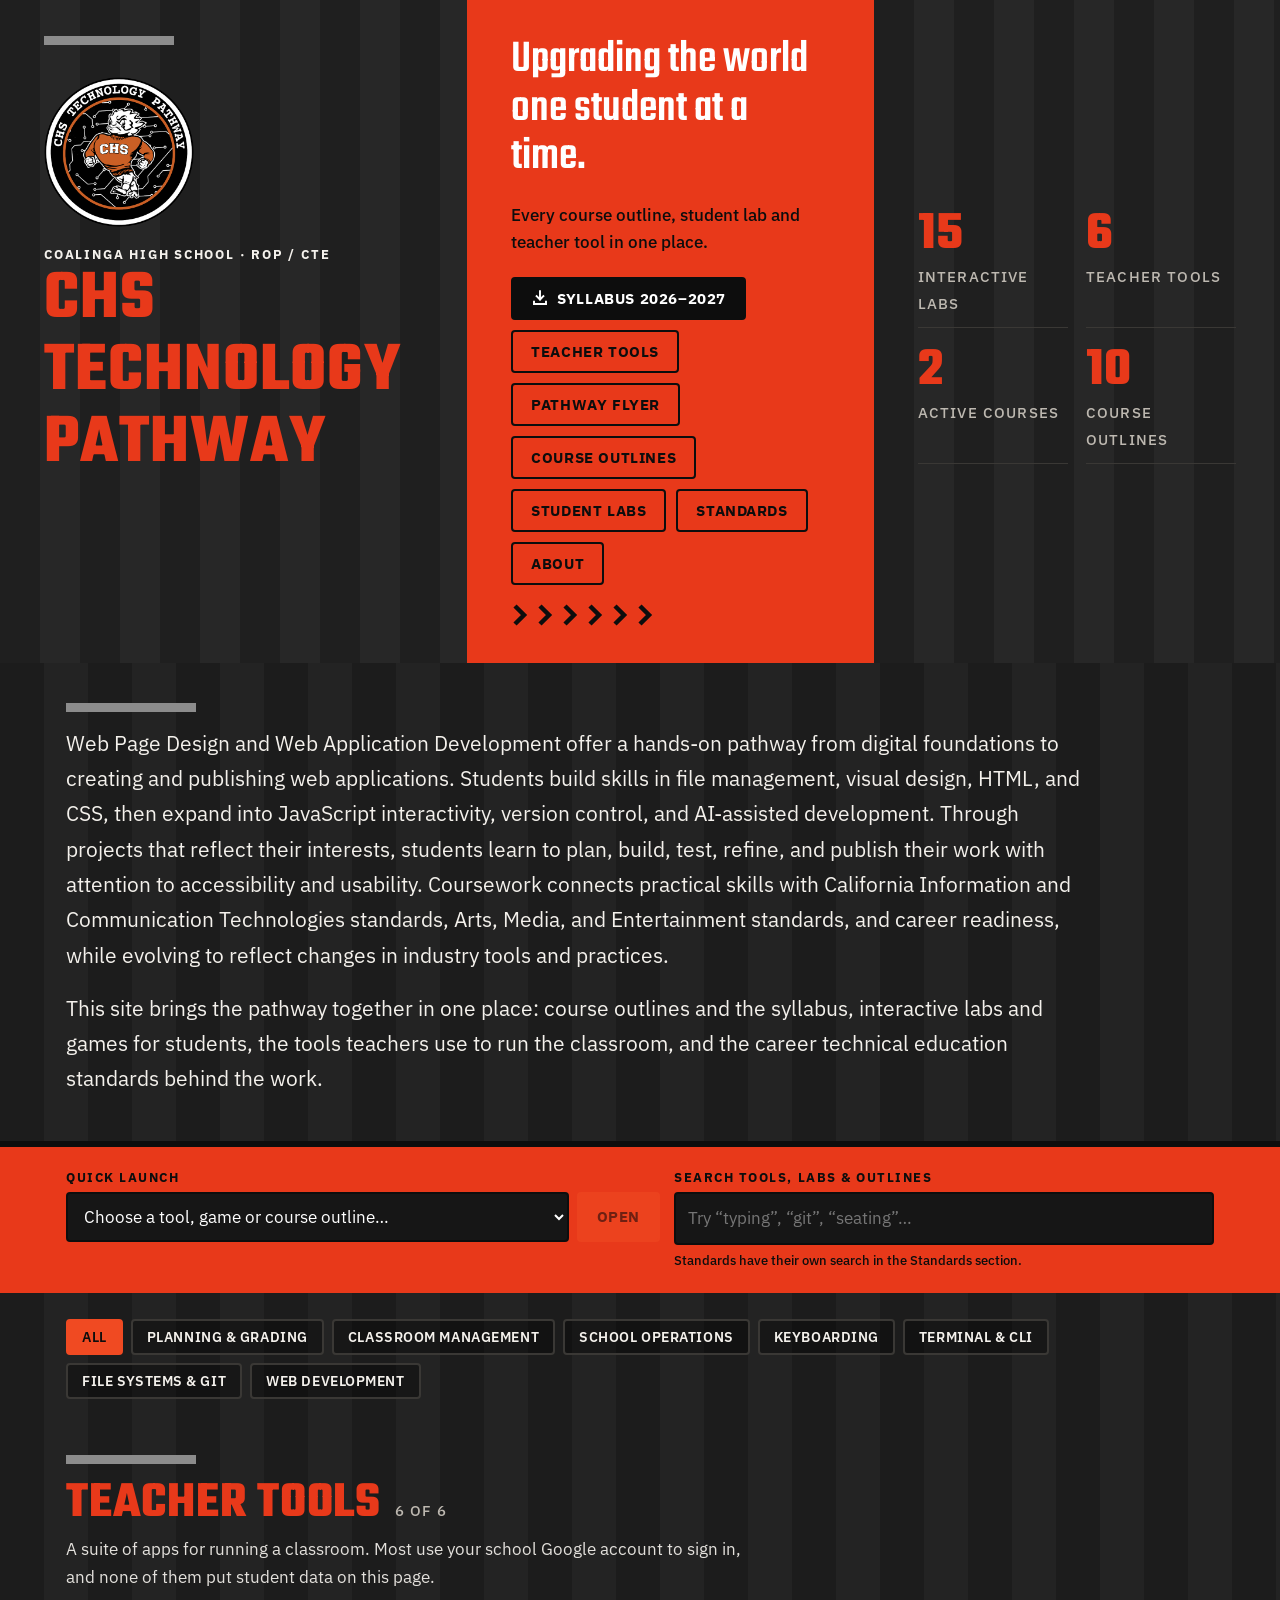
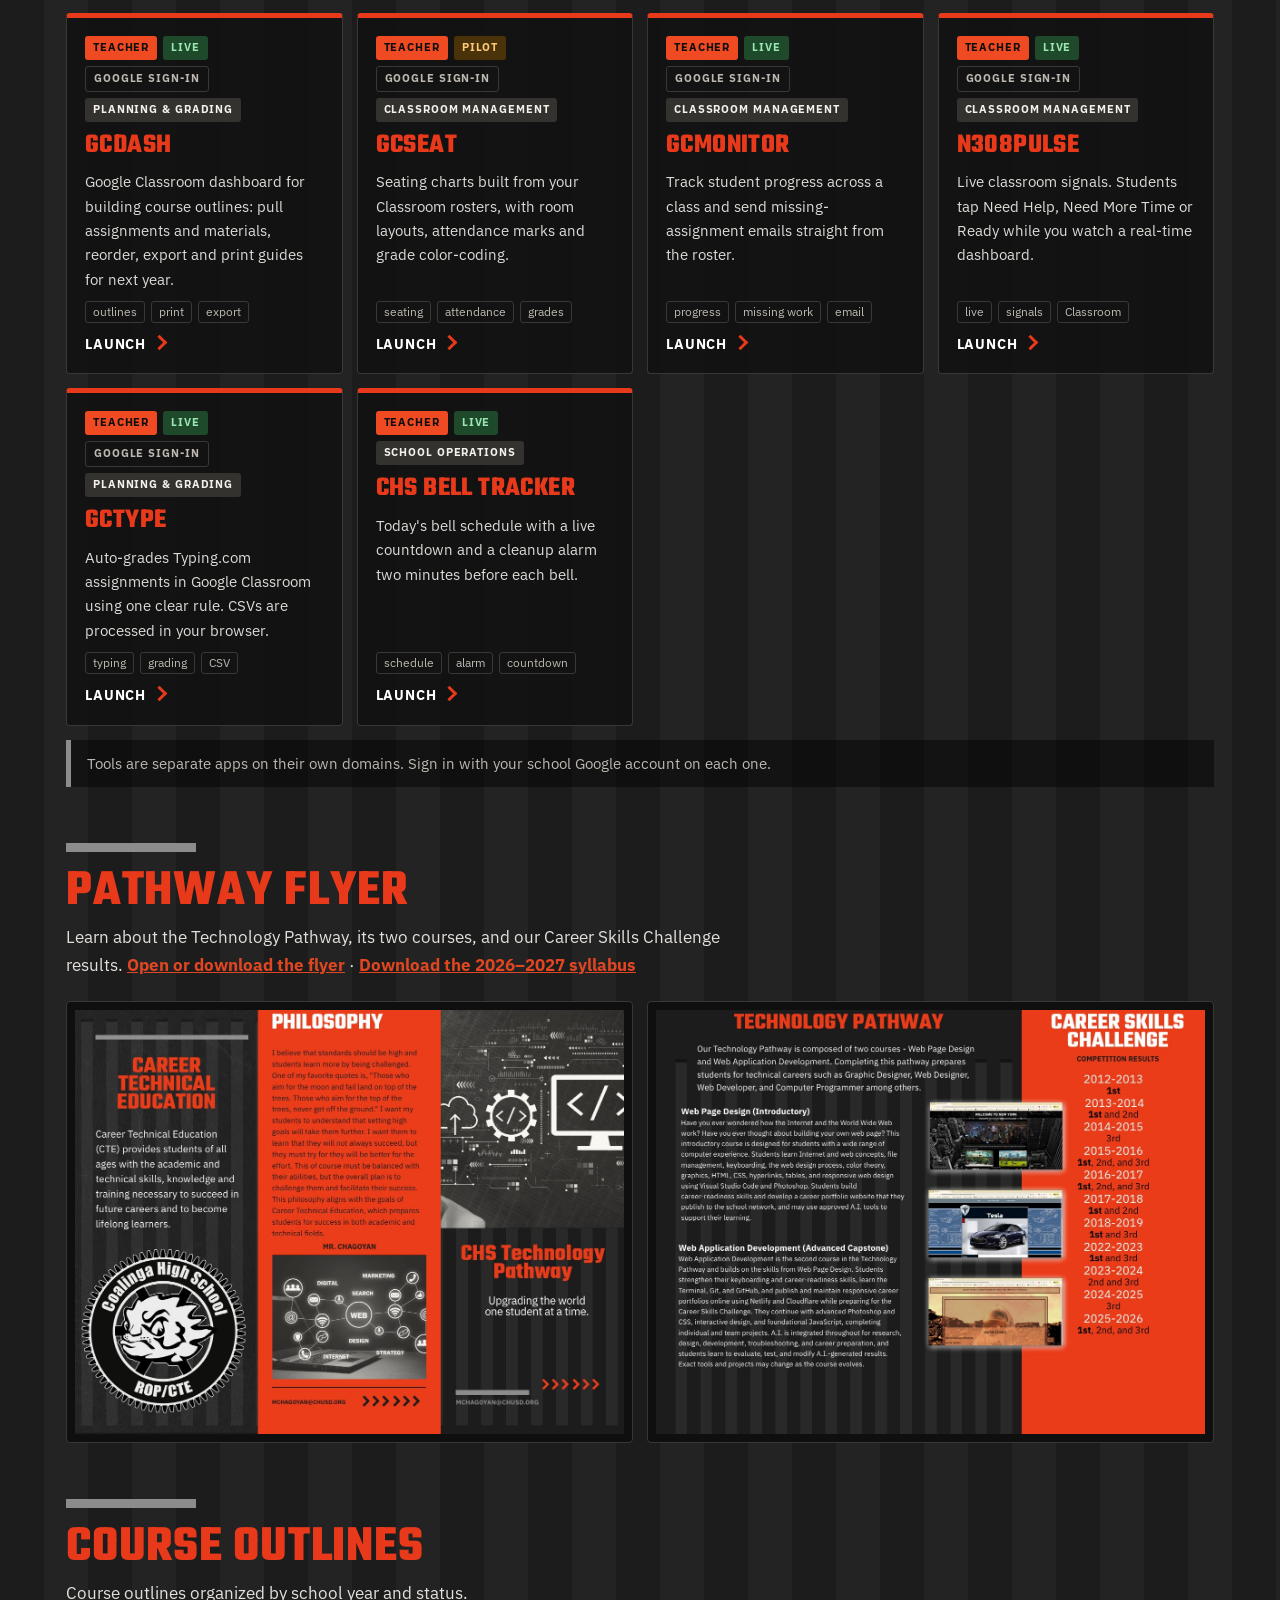
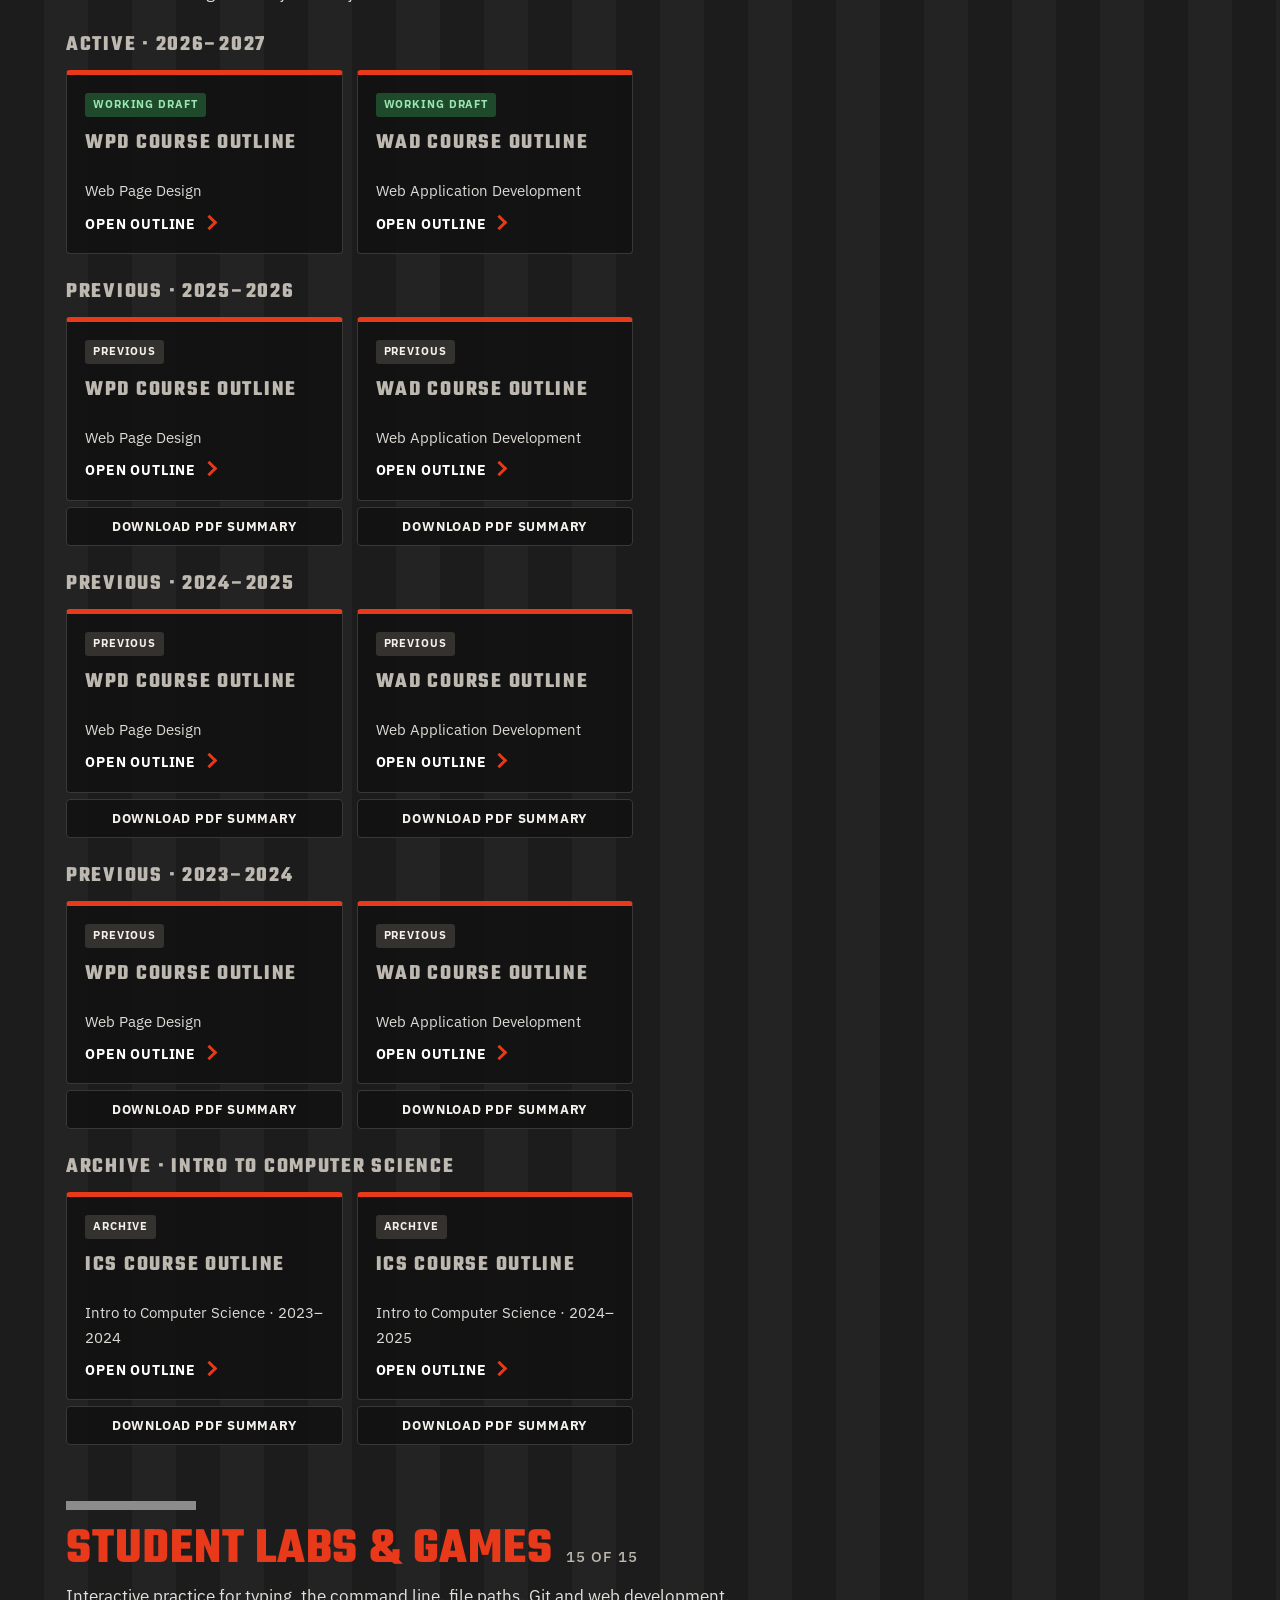
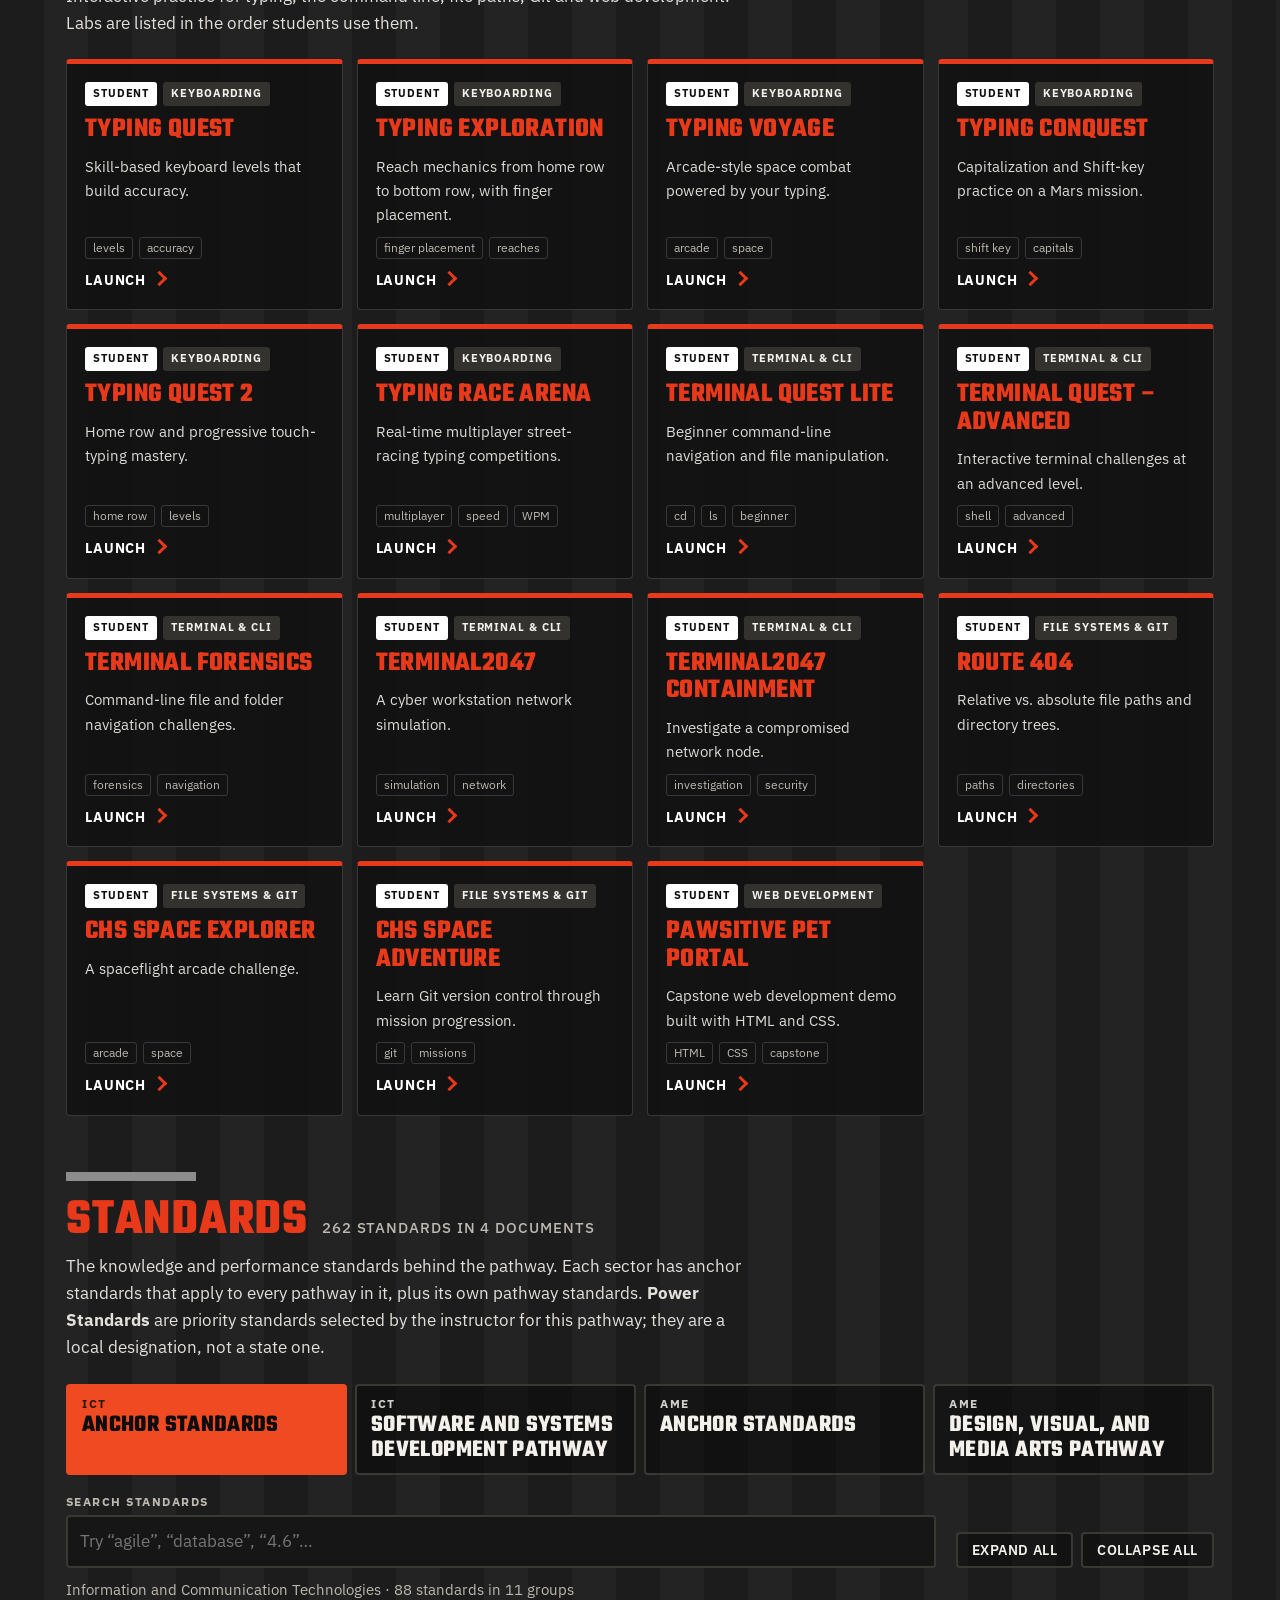
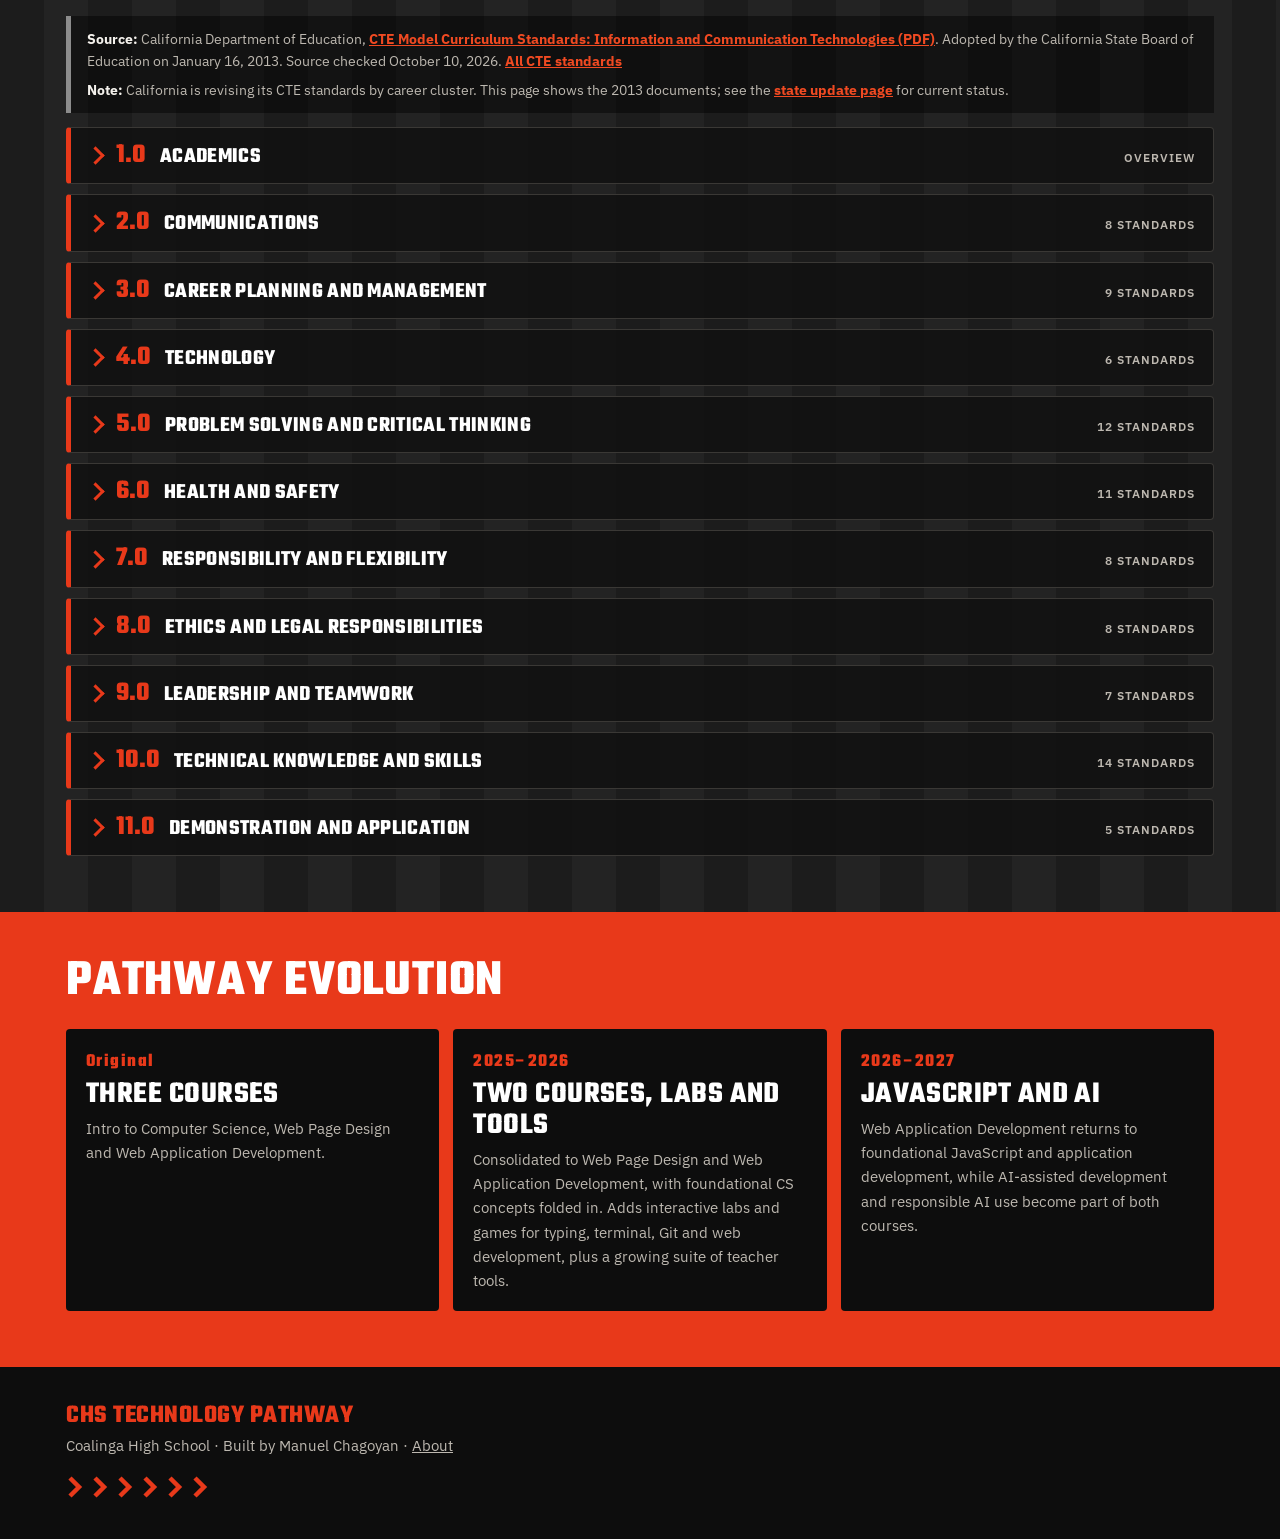
==== index.html @ 598dc7b1 "Add 2023-2024 outline PDF summaries, replace syllabus PDF with fixed text layer, simplify competitio" ====
<!doctype html>
<html lang="en">
<head>
<meta charset="utf-8">
<meta name="viewport" content="width=device-width, initial-scale=1">
<title>CHS Technology Pathway Hub</title>
<meta name="description" content="Course outlines, student labs and teacher tools for the Coalinga High School CTE Technology Pathway.">
<meta name="theme-color" content="#E8391A">
<link rel="icon" type="image/png" href="favicon.png">
<link rel="apple-touch-icon" href="apple-touch-icon.png">
<meta property="og:image" content="https://chstechnologypathway.netlify.app/logo.png">
<link rel="preconnect" href="https://fonts.googleapis.com">
<link rel="preconnect" href="https://fonts.gstatic.com" crossorigin>
<link href="https://fonts.googleapis.com/css2?family=IBM+Plex+Sans:wght@400;500;700&family=Teko:wght@700&display=swap" rel="stylesheet">
<style>
:root{
  --red:#E8391A;          /* flyer orange-red */
  --btn:#F04A22;
  --char:#1C1C1C;         /* flyer charcoal */
  --char2:#262626;
  --stripe:#232323;
  --line:#3A3835;
  --ink:#F4F1EC;
  --muted:#BDB8B0;
  --gray:#8C8C8C;
  --on-red:#0D0D0D;
  --head:"Teko","Bebas Neue","Arial Narrow",Impact,sans-serif;
  --body:"IBM Plex Sans",system-ui,-apple-system,"Segoe UI",Roboto,sans-serif;
}
*{box-sizing:border-box}
html{scroll-behavior:smooth}
body{margin:0;color:var(--ink);font:17px/1.6 var(--body);
  background:repeating-linear-gradient(90deg,var(--char) 0 44px,var(--stripe) 44px 88px)}
a{color:inherit}
.wrap{max-width:1180px;margin:0 auto;padding:0 16px}
h1,h2,h3{font-family:var(--head);text-transform:uppercase;letter-spacing:.015em;font-weight:700;margin:0;line-height:1.02}

/* chevron motif from the flyer */
.chevrons{display:block;height:24px;width:150px;margin-top:18px;
  background:url("data:image/svg+xml,%3Csvg xmlns='http://www.w3.org/2000/svg' width='25' height='24' viewBox='0 0 25 24'%3E%3Cpath d='M4 3l9 9-9 9' fill='none' stroke='%23E8391A' stroke-width='4.5'/%3E%3C/svg%3E") repeat-x}
.chevrons.dark{background-image:url("data:image/svg+xml,%3Csvg xmlns='http://www.w3.org/2000/svg' width='25' height='24' viewBox='0 0 25 24'%3E%3Cpath d='M4 3l9 9-9 9' fill='none' stroke='%230D0D0D' stroke-width='4.5'/%3E%3C/svg%3E")}
.chev{display:inline-block;width:11px;height:11px;border-top:3px solid var(--red);border-right:3px solid var(--red);transform:rotate(45deg);margin-left:4px;position:relative;top:-1px}
.graybar{display:block;height:9px;width:130px;background:var(--gray);margin-bottom:14px}

/* HERO: three flyer panels */
.hero{display:grid;grid-template-columns:1fr;border-bottom:0}
@media(min-width:760px){.hero{grid-template-columns:1fr 1fr}}
@media(min-width:1040px){.hero{grid-template-columns:1.15fr 1fr 1fr}}
.panel-dark,.panel-red{padding:36px clamp(20px,3.5vw,44px)}
.panel-dark{background:repeating-linear-gradient(90deg,#1F1F1F 0 40px,#272727 40px 80px)}
.panel-red{background:var(--red);color:var(--on-red)}
.hero .brand{display:flex;flex-direction:column;gap:18px}
.hero .brand img{width:150px;height:150px;border-radius:50%}
.eyebrow{font-weight:700;letter-spacing:.14em;text-transform:uppercase;font-size:.8rem;color:var(--ink)}
.hero h1{color:var(--red);font-size:clamp(2.8rem,6vw,4.4rem)}
.tagline{font-family:var(--head);color:#fff;font-size:clamp(2rem,4vw,2.9rem);text-transform:none;line-height:1.05;font-weight:700;margin:0 0 14px}
.panel-red p{margin:0 0 20px;font-weight:500;max-width:34ch}
.hero-actions{display:flex;gap:10px;flex-wrap:wrap}
.btn{display:inline-block;background:var(--on-red);color:#fff;border:2px solid var(--on-red);border-radius:4px;padding:10px 18px;font:700 .92rem var(--body);letter-spacing:.04em;text-transform:uppercase;text-decoration:none;cursor:pointer;white-space:nowrap}
.btn:hover{background:#fff;color:var(--on-red);border-color:#fff}
.btn.ghost{background:transparent;color:var(--on-red)}
.btn svg{vertical-align:-3px;margin-right:8px}
.btn:disabled{opacity:.55;cursor:not-allowed}
.btn.orange:disabled:hover{background:var(--btn);border-color:var(--btn);color:var(--on-red)}
.band .hint{margin:6px 0 0;font-size:.8rem;font-weight:500}
.btn.ghost:hover{background:var(--on-red);color:#fff;border-color:var(--on-red)}
.btn.orange{background:var(--btn);border-color:var(--btn);color:var(--on-red)}
.btn.orange:hover{background:#fff;border-color:#fff}
.stats{display:grid;grid-template-columns:1fr 1fr;gap:6px 18px;align-content:center;height:100%}
.stat{padding:10px 0;border-bottom:1px solid var(--line)}
.stat b{display:block;font:700 3.4rem/1 var(--head);color:var(--red)}
.stat span{font-size:.92rem;color:var(--muted);text-transform:uppercase;letter-spacing:.08em;font-weight:500}

/* INTRO */
.intro{padding:40px 0 44px}
.intro p{margin:0;max-width:64rem;font-size:clamp(1.08rem,1.9vw,1.3rem);line-height:1.7;color:var(--ink)}
.intro p+p{margin-top:1.1rem}

/* ORANGE TOOLBAR BAND */
.band{background:var(--red);color:var(--on-red);padding:22px 0;border-top:6px solid #0D0D0D}
.toolbar{display:grid;gap:14px}
@media(min-width:760px){.toolbar{grid-template-columns:1.1fr 1fr}}
.band label{display:block;font:700 .8rem var(--body);letter-spacing:.12em;text-transform:uppercase;margin-bottom:6px}
select,input[type=search]{width:100%;padding:11px 12px;border:2px solid #0D0D0D;border-radius:4px;background:#161616;color:#fff;font:inherit}
.row{display:flex;gap:8px}
.band :focus-visible{outline:3px solid #fff;outline-offset:2px}
:focus-visible{outline:3px solid var(--btn);outline-offset:2px}

.chips{display:flex;flex-wrap:wrap;gap:8px;margin:26px 0 0}
.chip{border:2px solid var(--line);background:rgba(0,0,0,.35);color:var(--ink);border-radius:4px;padding:7px 14px;font:600 .88rem var(--body);letter-spacing:.04em;text-transform:uppercase;cursor:pointer}
.chip:hover{border-color:var(--red)}
.chip[aria-pressed="true"]{background:var(--btn);border-color:var(--btn);color:var(--on-red)}

section{margin:56px 0}
section h2{font-size:clamp(2.2rem,5vw,3.2rem);color:var(--red);display:flex;align-items:baseline;gap:14px;flex-wrap:wrap}
section h2 small{font:500 .95rem var(--body);letter-spacing:.06em;text-transform:uppercase;color:var(--muted)}
section>p.lead{margin:6px 0 22px;color:var(--ink);max-width:68ch;opacity:.92}
section>p.lead a{color:var(--btn);font-weight:700}
.grid{display:grid;gap:14px;grid-template-columns:repeat(auto-fill,minmax(270px,1fr))}
.card{display:flex;flex-direction:column;gap:10px;background:rgba(18,18,18,.92);border:1px solid var(--line);border-top:5px solid var(--red);border-radius:4px;padding:18px;text-decoration:none;transition:transform .12s ease,background .12s}
.card:hover{transform:translateY(-3px);background:#101010;border-color:var(--red)}
.card h3{font-size:1.7rem;color:var(--red)}
.card p{margin:0;color:var(--ink);font-size:.95rem;flex:1;opacity:.9}
.meta{display:flex;flex-wrap:wrap;gap:6px}
.badge{font-size:.7rem;font-weight:700;letter-spacing:.08em;text-transform:uppercase;padding:3px 8px;border-radius:3px;background:#34322F;color:var(--ink)}
.badge.teacher{background:var(--btn);color:var(--on-red)}
.badge.student{background:#fff;color:var(--on-red)}
.badge.live{background:#1E4A2B;color:#9BE6B1}
.badge.pilot{background:#4A3308;color:#FFCB7A}
.badge.signin{background:transparent;border:1px solid var(--line);color:var(--muted)}
.tags{display:flex;flex-wrap:wrap;gap:6px}
.tags span{font-size:.78rem;color:var(--muted);border:1px solid var(--line);border-radius:3px;padding:0 7px}
.go{font-weight:700;color:#fff;font-size:.88rem;letter-spacing:.06em;text-transform:uppercase}
.note{margin-top:14px;padding:12px 16px;background:rgba(0,0,0,.45);border-left:5px solid var(--gray);font-size:.92rem;color:var(--muted)}
.outline-group{margin-bottom:22px}
.card-wrap{display:flex;flex-direction:column;gap:6px}
.card-wrap .card{flex:1}
.pdf-link{display:block;text-align:center;font-weight:700;font-size:.82rem;letter-spacing:.06em;text-transform:uppercase;color:var(--ink);text-decoration:none;border:1px solid var(--line);border-radius:4px;padding:8px 10px;background:rgba(18,18,18,.92)}
.pdf-link:hover{border-color:var(--red);color:#fff}
.outline-group h3{font:700 1.35rem var(--head);color:var(--muted);letter-spacing:.08em;margin-bottom:10px}

/* flyer images */
.flyer{display:grid;gap:14px;grid-template-columns:repeat(auto-fit,minmax(300px,1fr))}
.flyer a{display:block;background:#0f0f0f;border:1px solid var(--line);border-radius:4px;padding:8px}
.flyer a:hover{border-color:var(--red)}
.flyer img{display:block;width:100%;height:auto}

/* ORANGE PANEL: pathway evolution */
.red-section{background:var(--red);color:var(--on-red);margin:56px 0 0;padding:44px 0 50px}
.red-section h2{color:#fff}
.timeline{display:grid;gap:14px;grid-template-columns:repeat(auto-fit,minmax(250px,1fr));margin-top:20px}
.era{background:#0D0D0D;color:var(--ink);border-radius:4px;padding:18px 20px}
.era b{font:700 1.15rem var(--head);color:var(--red);letter-spacing:.08em}
.era h3{font-size:1.9rem;color:#fff;margin:4px 0 6px}
.era p{margin:0;color:var(--muted);font-size:.95rem}

.empty{padding:28px;text-align:center;color:var(--muted);border:2px dashed var(--line);border-radius:4px;margin:30px 0}
footer{background:#0D0D0D;border-top:6px solid var(--red);padding:30px 0 40px;color:var(--muted);font-size:.92rem}
footer b{font:700 1.6rem var(--head);color:var(--red);text-transform:uppercase;letter-spacing:.02em;display:block}
[hidden]{display:none!important}
@media(prefers-reduced-motion:reduce){.card{transition:none}html{scroll-behavior:auto}}
</style>
<link rel="stylesheet" href="standards.css">
</head>
<body>

<header class="hero">
  <div class="panel-dark">
    <div class="brand">
      <span class="graybar" aria-hidden="true"></span>
      <img src="logo.png" alt="CHS Technology Pathway logo">
      <div>
        <div class="eyebrow">Coalinga High School &middot; ROP / CTE</div>
        <h1>CHS Technology Pathway</h1>
      </div>
    </div>
  </div>
  <div class="panel-red">
    <p class="tagline">Upgrading the world one student at a time.</p>
    <p>Every course outline, student lab and teacher tool in one place.</p>
    <div class="hero-actions">
      <a class="btn" href="CHS-Technology-Pathway-Syllabus-2026-2027.pdf" download><svg viewBox="0 0 24 24" width="18" height="18" aria-hidden="true" focusable="false"><path d="M12 3v11m0 0l-4.5-4.5M12 14l4.5-4.5M4 17v3h16v-3" fill="none" stroke="currentColor" stroke-width="2.6" stroke-linecap="square"/></svg>Syllabus 2026–2027</a>
      <a class="btn ghost" href="#teacher">Teacher tools</a>
      <a class="btn ghost" href="#flyer">Pathway flyer</a>
      <a class="btn ghost" href="#outlines">Course outlines</a>
      <a class="btn ghost" href="#labs">Student labs</a>
      <a class="btn ghost" href="#standards">Standards</a>
      <a class="btn ghost" href="about.html">About</a>
    </div>
    <span class="chevrons dark" aria-hidden="true"></span>
  </div>
  <div class="panel-dark">
    <div class="stats" id="stats"></div>
  </div>
</header>

<div class="intro">
  <div class="wrap">
    <span class="graybar" aria-hidden="true"></span>
    <p>Web Page Design and Web Application Development offer a hands-on pathway from digital foundations to creating and publishing web applications. Students build skills in file management, visual design, HTML, and CSS, then expand into JavaScript interactivity, version control, and AI-assisted development. Through projects that reflect their interests, students learn to plan, build, test, refine, and publish their work with attention to accessibility and usability. Coursework connects practical skills with California Information and Communication Technologies standards, Arts, Media, and Entertainment standards, and career readiness, while evolving to reflect changes in industry tools and practices.</p>
    <p>This site brings the pathway together in one place: course outlines and the syllabus, interactive labs and games for students, the tools teachers use to run the classroom, and the career technical education standards behind the work.</p>
  </div>
</div>

<div class="band">
  <div class="wrap">
    <div class="toolbar">
      <div>
        <label for="quick">Quick launch</label>
        <div class="row">
          <select id="quick"><option value="">Choose a tool, game or course outline&hellip;</option></select>
          <button class="btn orange" id="quickGo" type="button">Open</button>
        </div>
      </div>
      <div>
        <label for="search">Search tools, labs &amp; outlines</label>
        <input id="search" type="search" placeholder="Try &ldquo;typing&rdquo;, &ldquo;git&rdquo;, &ldquo;seating&rdquo;&hellip;" autocomplete="off" aria-describedby="searchHint">
        <p class="hint" id="searchHint">Standards have their own search in the Standards section.</p>
      </div>
    </div>
  </div>
</div>

<main class="wrap">

  <div class="chips" id="chips" role="group" aria-label="Filter by category"></div>
  <p class="note" id="filterNote" hidden>While a search or filter is on, the flyer, standards, and timeline are hidden. Clear it to bring them back. The standards have their own search inside the Standards section.</p>

  <section id="teacher">
    <span class="graybar" aria-hidden="true"></span>
    <h2>Teacher Tools <small id="teacherCount"></small></h2>
    <p class="lead">A suite of apps for running a classroom. Most use your school Google account to sign in, and none of them put student data on this page.</p>
    <div class="grid" id="teacherGrid"></div>
    <div class="note">Tools are separate apps on their own domains. Sign in with your school Google account on each one.</div>
  </section>

  <section id="flyer">
    <span class="graybar" aria-hidden="true"></span>
    <h2>Pathway Flyer</h2>
    <p class="lead">Learn about the Technology Pathway, its two courses, and our Career Skills Challenge results. <a href="CHS-Technology-Pathway-Flyer.pdf" target="_blank" rel="noopener">Open or download the flyer</a> &middot; <a href="CHS-Technology-Pathway-Syllabus-2026-2027.pdf" download>Download the 2026&ndash;2027 syllabus</a></p>
    <div class="flyer">
      <a href="CHS-Technology-Pathway-Flyer.pdf" target="_blank" rel="noopener" aria-label="Open the CHS Technology Pathway flyer (PDF)"><img src="flyer-1.jpg" alt="CHS Technology Pathway flyer, page 1: Career Technical Education, instructor philosophy, and contact information" loading="lazy"></a>
      <a href="CHS-Technology-Pathway-Flyer.pdf" target="_blank" rel="noopener" aria-label="Open the CHS Technology Pathway flyer (PDF)"><img src="flyer-2.jpg" alt="CHS Technology Pathway flyer, page 2: Web Page Design and Web Application Development course descriptions and Career Skills Challenge competition results" loading="lazy"></a>
    </div>
  </section>

  <section id="outlines">
    <span class="graybar" aria-hidden="true"></span>
    <h2>Course Outlines</h2>
    <p class="lead">Course outlines organized by school year and status.</p>
    <div id="outlineGroups"></div>
  </section>

  <section id="labs">
    <span class="graybar" aria-hidden="true"></span>
    <h2>Student Labs &amp; Games <small id="labCount"></small></h2>
    <p class="lead">Interactive practice for typing, the command line, file paths, Git and web development. Labs are listed in the order students use them.</p>
    <div class="grid" id="labGrid"></div>
  </section>

  <section id="standards"></section>


  <div class="empty" id="empty" hidden>Nothing matches that search. Try a different word or clear the filter.</div>
</main>

<section id="evolution" class="red-section">
  <div class="wrap">
    <h2>Pathway Evolution</h2>
    <div class="timeline">
      <div class="era"><b>Original</b><h3>Three courses</h3><p>Intro to Computer Science, Web Page Design and Web Application Development.</p></div>
      <div class="era"><b>2025&ndash;2026</b><h3>Two courses, labs and tools</h3><p>Consolidated to Web Page Design and Web Application Development, with foundational CS concepts folded in. Adds interactive labs and games for typing, terminal, Git and web development, plus a growing suite of teacher tools.</p></div>
      <div class="era"><b>2026&ndash;2027</b><h3>JavaScript and AI</h3><p>Web Application Development returns to foundational JavaScript and application development, while AI-assisted development and responsible AI use become part of both courses.</p></div>
    </div>
  </div>
</section>

<footer>
  <div class="wrap">
    <b>CHS Technology Pathway</b>
    Coalinga High School &middot; Built by Manuel Chagoyan &middot; <a href="about.html">About</a>
    <span class="chevrons" aria-hidden="true"></span>
  </div>
</footer>

<script>
(function(){
  var TOOLS = [
    {n:"GCDash", u:"https://gcdash.netlify.app/", d:"Google Classroom dashboard for building course outlines: pull assignments and materials, reorder, export and print guides for next year.", c:"Planning & Grading", tags:["outlines","print","export"], st:"Live", si:true},
    {n:"GCSeat", u:"https://gcseat.netlify.app/", d:"Seating charts built from your Classroom rosters, with room layouts, attendance marks and grade color-coding.", c:"Classroom Management", tags:["seating","attendance","grades"], st:"Pilot", si:true},
    {n:"GCMonitor", u:"https://gcmonitor.netlify.app/", d:"Track student progress across a class and send missing-assignment emails straight from the roster.", c:"Classroom Management", tags:["progress","missing work","email"], st:"Live", si:true},
    {n:"N308Pulse", u:"https://n308pulse.netlify.app/index.html", d:"Live classroom signals. Students tap Need Help, Need More Time or Ready while you watch a real-time dashboard.", c:"Classroom Management", tags:["live","signals","Classroom"], st:"Live", si:true},
    {n:"GCType", u:"https://gctype.netlify.app/", d:"Auto-grades Typing.com assignments in Google Classroom using one clear rule. CSVs are processed in your browser.", c:"Planning & Grading", tags:["typing","grading","CSV"], st:"Live", si:true},
    {n:"CHS Bell Tracker", u:"https://chsbt.netlify.app/", d:"Today's bell schedule with a live countdown and a cleanup alarm two minutes before each bell.", c:"School Operations", tags:["schedule","alarm","countdown"], st:"Live", si:false}
  ];
  var LABS = [
    {n:"Typing Quest", u:"https://typingquest.lovable.app", d:"Skill-based keyboard levels that build accuracy.", c:"Keyboarding", tags:["levels","accuracy"]},
    {n:"Typing Exploration", u:"https://typingexploration.lovable.app", d:"Reach mechanics from home row to bottom row, with finger placement.", c:"Keyboarding", tags:["finger placement","reaches"]},
    {n:"Typing Voyage", u:"https://typingvoyage.lovable.app", d:"Arcade-style space combat powered by your typing.", c:"Keyboarding", tags:["arcade","space"]},
    {n:"Typing Conquest", u:"https://typingconquest.lovable.app", d:"Capitalization and Shift-key practice on a Mars mission.", c:"Keyboarding", tags:["shift key","capitals"]},
    {n:"Typing Quest 2", u:"https://typingquest2.lovable.app", d:"Home row and progressive touch-typing mastery.", c:"Keyboarding", tags:["home row","levels"]},
    {n:"Typing Race Arena", u:"https://typingracearena.lovable.app", d:"Real-time multiplayer street-racing typing competitions.", c:"Keyboarding", tags:["multiplayer","speed","WPM"]},
    {n:"Terminal Quest Lite", u:"https://terminal-quest-lite.lovable.app", d:"Beginner command-line navigation and file manipulation.", c:"Terminal & CLI", tags:["cd","ls","beginner"]},
    {n:"Terminal Quest – Advanced", u:"https://shellquest.lovable.app", d:"Interactive terminal challenges at an advanced level.", c:"Terminal & CLI", tags:["shell","advanced"]},
    {n:"Terminal Forensics", u:"https://terminalforensics.lovable.app", d:"Command-line file and folder navigation challenges.", c:"Terminal & CLI", tags:["forensics","navigation"]},
    {n:"Terminal2047", u:"https://terminal2047.lovable.app", d:"A cyber workstation network simulation.", c:"Terminal & CLI", tags:["simulation","network"]},
    {n:"Terminal2047 Containment", u:"https://terminal2047containment.lovable.app", d:"Investigate a compromised network node.", c:"Terminal & CLI", tags:["investigation","security"]},
    {n:"Route 404", u:"https://pathrout404.lovable.app", d:"Relative vs. absolute file paths and directory trees.", c:"File Systems & Git", tags:["paths","directories"]},
    {n:"CHS Space Explorer", u:"https://chsspaceexplorer.lovable.app", d:"A spaceflight arcade challenge.", c:"File Systems & Git", tags:["arcade","space"]},
    {n:"CHS Space Adventure", u:"https://chsspaceadventure.lovable.app", d:"Learn Git version control through mission progression.", c:"File Systems & Git", tags:["git","missions"]},
    {n:"Pawsitive Pet Portal", u:"https://petstorechs.lovable.app", d:"Capstone web development demo built with HTML and CSS.", c:"Web Development", tags:["HTML","CSS","capstone"]}
  ];
  var OUTLINES = [
    {g:"Active · 2026–2027", items:[
      {n:"WPD Course Outline", u:"WPD-Course-Outline-2026-2027.pdf", d:"Web Page Design", s:"Working Draft"},
      {n:"WAD Course Outline", u:"WAD-Course-Outline-2026-2027.pdf", d:"Web Application Development", s:"Working Draft"}]},
    {g:"Previous · 2025–2026", items:[
      {n:"WPD Course Outline", u:"https://courseoutlines.netlify.app/wpd20252026", p:"WPD-Course-Outline-2025-2026.pdf", d:"Web Page Design", s:"Previous"},
      {n:"WAD Course Outline", u:"https://courseoutlines.netlify.app/wad20252026", p:"WAD-Course-Outline-2025-2026.pdf", d:"Web Application Development", s:"Previous"}]},
    {g:"Previous · 2024–2025", items:[
      {n:"WPD Course Outline", u:"https://courseoutlines.netlify.app/wpd20242025", p:"WPD-Course-Outline-2024-2025.pdf", d:"Web Page Design", s:"Previous"},
      {n:"WAD Course Outline", u:"https://courseoutlines.netlify.app/wad20242025", p:"WAD-Course-Outline-2024-2025.pdf", d:"Web Application Development", s:"Previous"}]},
    {g:"Previous · 2023–2024", items:[
      {n:"WPD Course Outline", u:"https://courseoutlines.netlify.app/wpd20232024", p:"WPD-Course-Outline-2023-2024.pdf", d:"Web Page Design", s:"Previous"},
      {n:"WAD Course Outline", u:"https://courseoutlines.netlify.app/wad20232024", p:"WAD-Course-Outline-2023-2024.pdf", d:"Web Application Development", s:"Previous"}]},
    {g:"Archive · Intro to Computer Science", items:[
      {n:"ICS Course Outline", u:"https://courseoutlines.netlify.app/ics20232024", p:"ICS-Course-Outline-2023-2024.pdf", d:"Intro to Computer Science · 2023–2024", s:"Archive"},
      {n:"ICS Course Outline", u:"https://courseoutlines.netlify.app/ics20242025", p:"ICS-Course-Outline-2024-2025.pdf", d:"Intro to Computer Science · 2024–2025", s:"Archive"}]}
  ];

  var CATS = ["All","Planning & Grading","Classroom Management","School Operations","Keyboarding","Terminal & CLI","File Systems & Git","Web Development"];
  var state = {cat:"All", q:""};
  var $ = function(id){return document.getElementById(id)};
  function esc(s){return String(s).replace(/[&<>"]/g,function(m){return {"&":"&amp;","<":"&lt;",">":"&gt;",'"':"&quot;"}[m]})}

  var outlineCount = OUTLINES.reduce(function(a,g){return a+g.items.length},0);
  $("stats").innerHTML =
    [[LABS.length,"Interactive labs"],[TOOLS.length,"Teacher tools"],[2,"Active courses"],[outlineCount,"Course outlines"]]
    .map(function(s){return '<div class="stat"><b>'+s[0]+'</b><span>'+s[1]+'</span></div>'}).join("");

  // Quick launch
  var sel = $("quick");
  function addGroup(label, items){
    var og = document.createElement("optgroup"); og.label = label;
    items.forEach(function(i){var o=document.createElement("option");o.value=i.u;o.textContent=i.n;og.appendChild(o)});
    sel.appendChild(og);
  }
  addGroup("Teacher Tools", TOOLS);
  addGroup("Student Labs & Games", LABS);
  addGroup("Pathway Info", [{n:"Syllabus 2026–2027 (PDF)", u:"CHS-Technology-Pathway-Syllabus-2026-2027.pdf"},{n:"Pathway Flyer (PDF)", u:"CHS-Technology-Pathway-Flyer.pdf"}]);
  OUTLINES.forEach(function(g){addGroup("Outlines – "+g.g, g.items)});
  var quickGo = $("quickGo");
  quickGo.disabled = true;
  sel.addEventListener("change", function(){ quickGo.disabled = !sel.value; });
  quickGo.addEventListener("click", function(){ if(sel.value) window.open(sel.value,"_blank","noopener"); });

  // Chips
  var chipBox = $("chips");
  CATS.forEach(function(c){
    var b = document.createElement("button");
    b.type="button"; b.className="chip"; b.textContent=c; b.setAttribute("aria-pressed", c==="All");
    b.addEventListener("click", function(){ state.cat=c; [].forEach.call(chipBox.children,function(x){x.setAttribute("aria-pressed", x===b)}); render(); });
    chipBox.appendChild(b);
  });
  $("search").addEventListener("input", function(e){ state.q = e.target.value.trim().toLowerCase(); render(); });

  function match(i){
    if(state.cat!=="All" && i.c!==state.cat) return false;
    if(!state.q) return true;
    return (i.n+" "+i.d+" "+i.c+" "+(i.tags||[]).join(" ")).toLowerCase().indexOf(state.q)>-1;
  }
  function card(i, audience){
    var badges = '<span class="badge '+audience+'">'+(audience==="teacher"?"Teacher":"Student")+'</span>';
    if(audience==="teacher"){
      badges += '<span class="badge '+(i.st==="Live"?"live":"pilot")+'">'+esc(i.st)+'</span>';
      if(i.si) badges += '<span class="badge signin">Google sign-in</span>';
    }
    badges += '<span class="badge">'+esc(i.c)+'</span>';
    return '<a class="card" href="'+esc(i.u)+'" target="_blank" rel="noopener">'
      + '<div class="meta">'+badges+'</div>'
      + '<h3>'+esc(i.n)+'</h3><p>'+esc(i.d)+'</p>'
      + '<div class="tags">'+(i.tags||[]).map(function(t){return '<span>'+esc(t)+'</span>'}).join("")+'</div>'
      + '<span class="go">Launch <i class="chev"></i></span></a>';
  }
  function render(){
    var t = TOOLS.filter(match), l = LABS.filter(match);
    $("teacherGrid").innerHTML = t.map(function(i){return card(i,"teacher")}).join("");
    $("labGrid").innerHTML = l.map(function(i){return card(i,"student")}).join("");
    $("teacherCount").textContent = t.length+" of "+TOOLS.length;
    $("labCount").textContent = l.length+" of "+LABS.length;
    $("teacher").hidden = !t.length;
    $("labs").hidden = !l.length;
    var showOutlines = state.cat==="All";
    var og = OUTLINES.map(function(g){
      var items = g.items.filter(function(i){return !state.q || (i.n+" "+i.d+" "+g.g).toLowerCase().indexOf(state.q)>-1});
      if(!items.length) return "";
      return '<div class="outline-group"><h3>'+esc(g.g)+'</h3><div class="grid">'
        + items.map(function(i){var c='<a class="card" href="'+esc(i.u)+'" target="_blank" rel="noopener"><div class="meta"><span class="badge '+(i.s==="Active"||i.s==="Working Draft"?"live":"")+'">'+esc(i.s)+'</span></div><h3>'+esc(i.n)+'</h3><p>'+esc(i.d)+'</p><span class="go">Open outline <i class="chev"></i></span></a>';
          return i.p ? '<div class="card-wrap">'+c+'<a class="pdf-link" href="'+esc(i.p)+'" download>Download PDF summary</a></div>' : c}).join("")
        + '</div></div>';
    }).join("");
    $("outlineGroups").innerHTML = og;
    $("outlines").hidden = !showOutlines || !og;
    $("evolution").hidden = state.cat!=="All" || !!state.q;
    $("flyer").hidden = state.cat!=="All" || !!state.q;
    var stdSec = $("standards"); if(stdSec) stdSec.hidden = state.cat!=="All" || !!state.q;
    $("filterNote").hidden = !(state.q || state.cat!=="All");
    $("empty").hidden = !!(t.length || l.length || (showOutlines && og));
  }
  render();
})();
</script>
<script src="standards.js" defer></script>
</body>
</html>
---- standards.css ----
/* Standards section */
#standards .std-tabs{display:grid;gap:8px;grid-template-columns:repeat(auto-fit,minmax(220px,1fr));margin:6px 0 18px}
.std-tab{display:flex;flex-direction:column;align-items:flex-start;gap:2px;text-align:left;background:rgba(0,0,0,.4);color:var(--ink);border:2px solid var(--line);border-radius:4px;padding:10px 14px;cursor:pointer;font:inherit}
.std-tab:hover{border-color:var(--red)}
.std-tab[aria-selected="true"]{background:var(--btn);border-color:var(--btn);color:var(--on-red)}
.std-sector{font:700 .72rem var(--body);letter-spacing:.14em;text-transform:uppercase;opacity:.85}
.std-name{font:700 1.5rem/1.05 var(--head);text-transform:uppercase;letter-spacing:.015em}
.std-tools{display:flex;flex-wrap:wrap;gap:14px 20px;align-items:flex-end;margin-bottom:8px}
.std-search{flex:1 1 260px}
.std-search label{display:block;font:700 .78rem var(--body);letter-spacing:.12em;text-transform:uppercase;margin-bottom:6px;color:var(--muted)}
.std-search input{width:100%;padding:11px 12px;border:2px solid var(--line);border-radius:4px;background:#161616;color:#fff;font:inherit}
.std-check{display:flex;gap:8px;align-items:center;font-weight:600;cursor:pointer;padding:10px 0}
.std-check input{width:18px;height:18px;accent-color:var(--btn)}
.std-btns{display:flex;gap:8px}
.std-summary{margin:10px 0 14px;color:var(--muted);font-size:.92rem}
.std-group{background:rgba(18,18,18,.92);border:1px solid var(--line);border-left:5px solid var(--red);border-radius:4px;margin-bottom:10px}
.std-group>summary{display:flex;flex-wrap:wrap;align-items:baseline;gap:6px 14px;padding:14px 18px;cursor:pointer;list-style:none}
.std-group>summary::-webkit-details-marker{display:none}
.std-group>summary::before{content:"";width:10px;height:10px;border-top:3px solid var(--red);border-right:3px solid var(--red);transform:rotate(45deg);flex:none;align-self:center;transition:transform .12s}
.std-group[open]>summary::before{transform:rotate(135deg)}
.std-code{font:700 1.7rem/1 var(--head);color:var(--red)}
.std-title{font:700 1.35rem/1.1 var(--head);text-transform:uppercase;letter-spacing:.015em;color:#fff;flex:1 1 280px}
.std-meta{font-size:.78rem;letter-spacing:.08em;text-transform:uppercase;color:var(--muted);font-weight:600}
.std-intro{margin:0;padding:0 18px 14px 46px;color:var(--ink);opacity:.9;font-size:.95rem}
.std-list{list-style:none;margin:0;padding:0 18px 16px 18px;display:grid;gap:6px}
.std{display:grid;grid-template-columns:4.2rem 1fr;gap:10px;padding:8px 12px;border-left:4px solid var(--line);background:rgba(255,255,255,.03);font-size:.96rem}
.std.power{border-left-color:var(--red);background:rgba(232,57,26,.14)}
.std-id{font:700 1.3rem/1.15 var(--head);color:var(--muted)}
.std.power .std-id{color:#FF8A66}
.std-text .badge{margin-left:6px;vertical-align:1px}
@media(max-width:520px){.std{grid-template-columns:1fr;gap:2px}.std-intro{padding-left:18px}}
.std-text .badge,.badge{white-space:nowrap}

.std-source{margin:0 0 14px;padding:12px 16px;background:rgba(0,0,0,.45);border-left:5px solid var(--gray);font-size:.88rem;color:var(--muted)}
.std-source p{margin:0 0 6px}.std-source p:last-child{margin:0}
.std-source a{color:var(--btn);font-weight:700}
.std-source strong{color:var(--ink)}
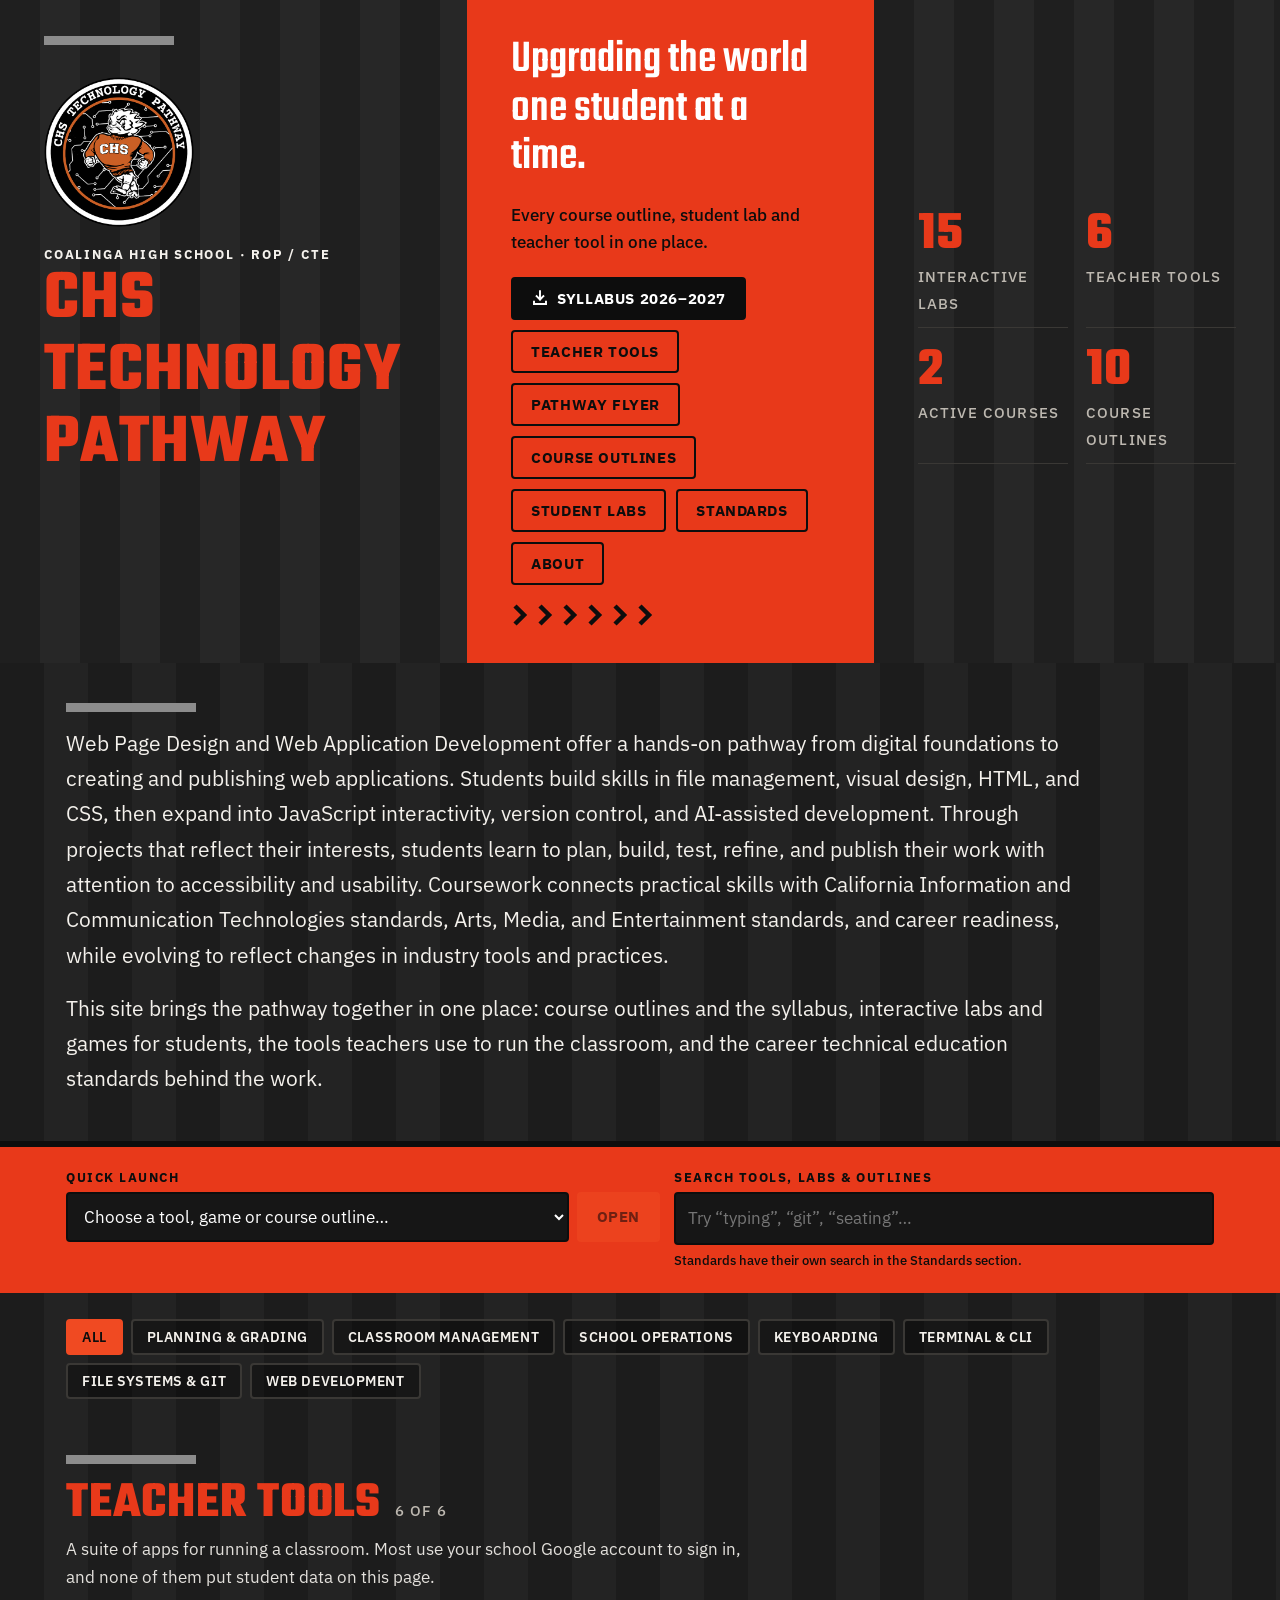
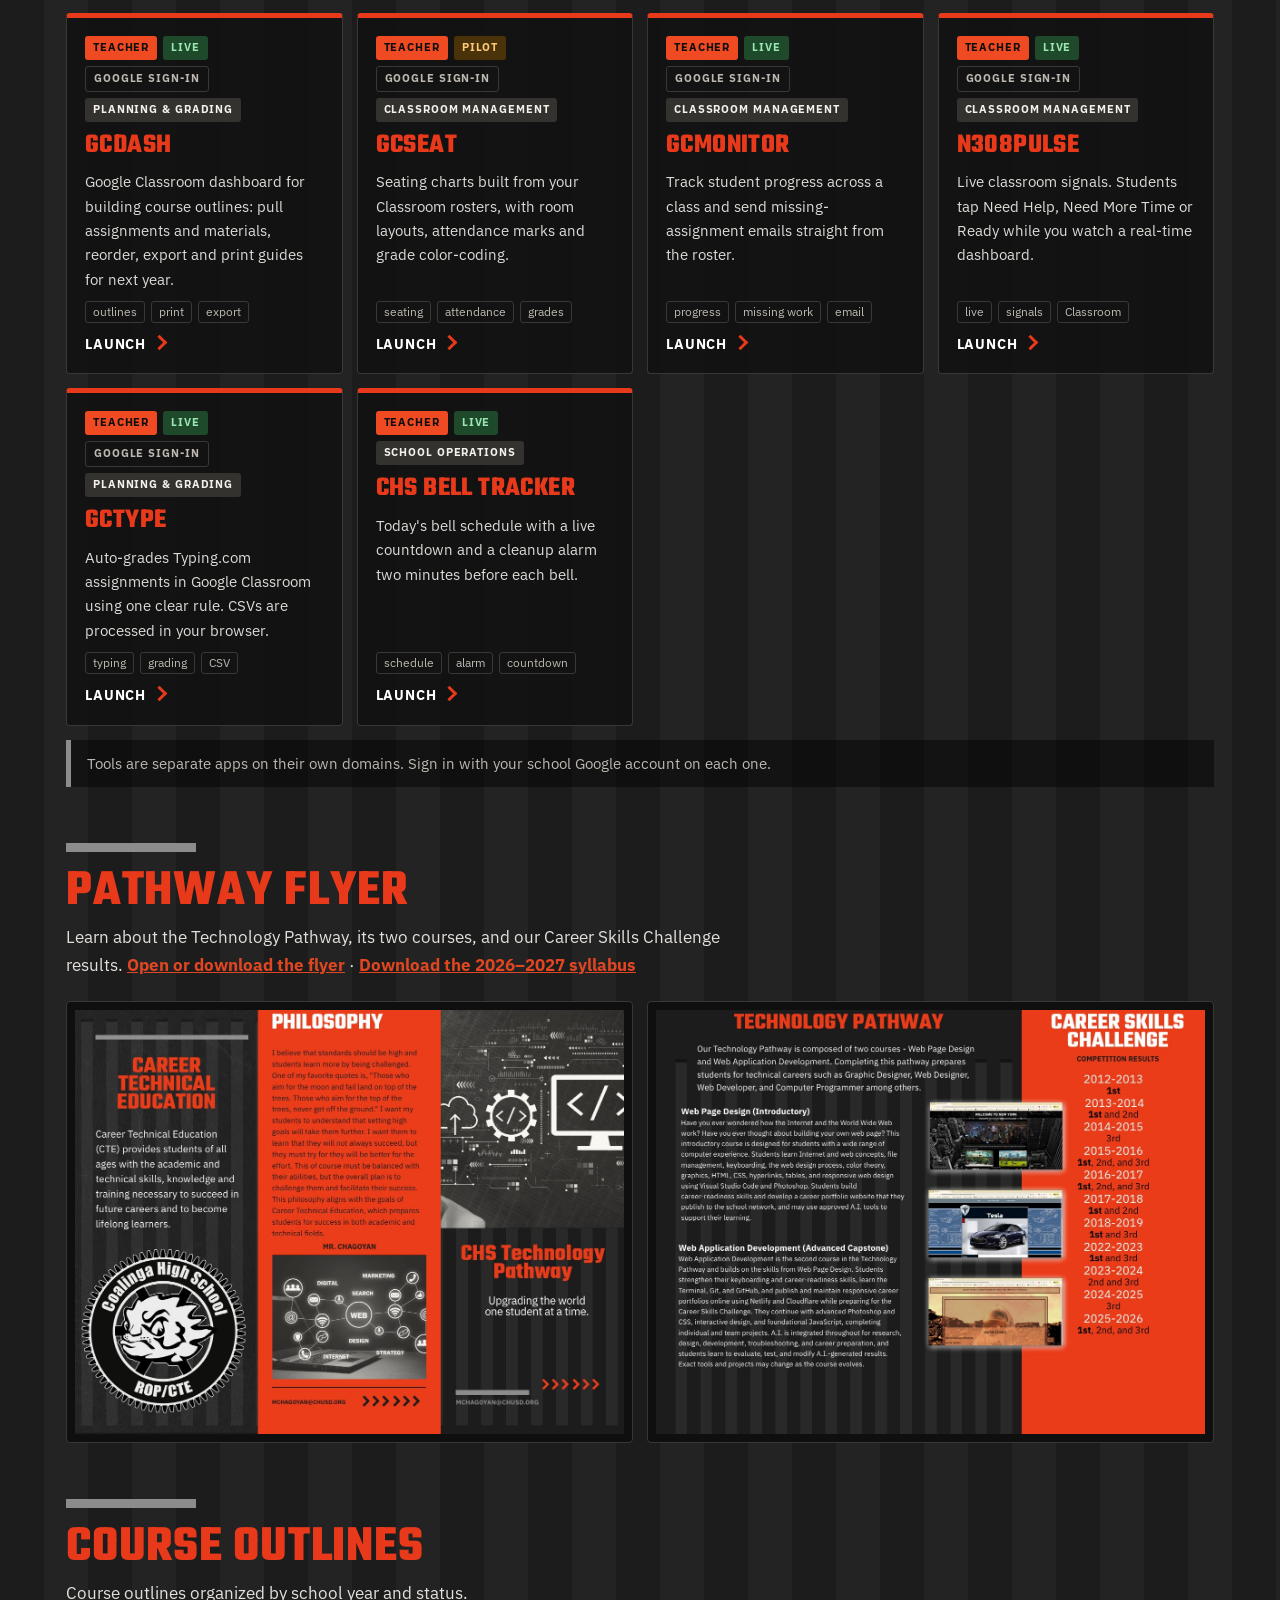
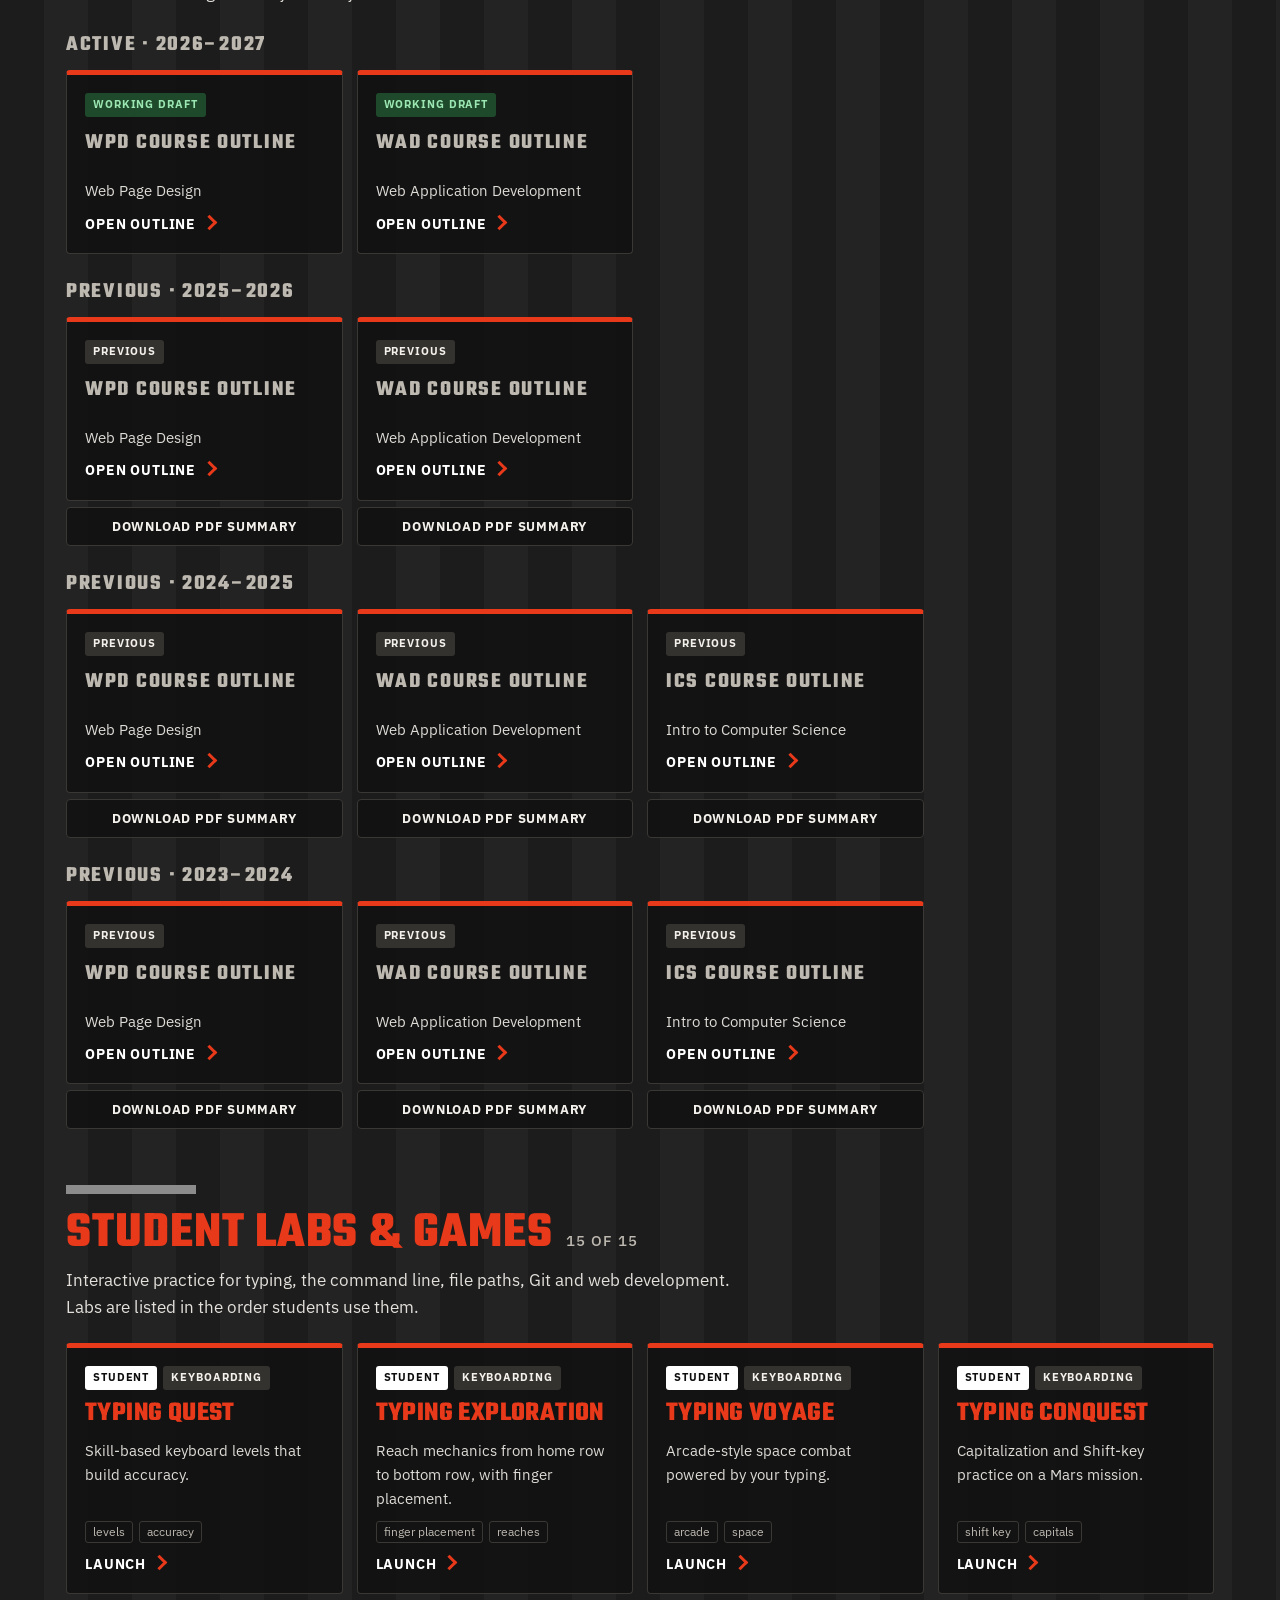
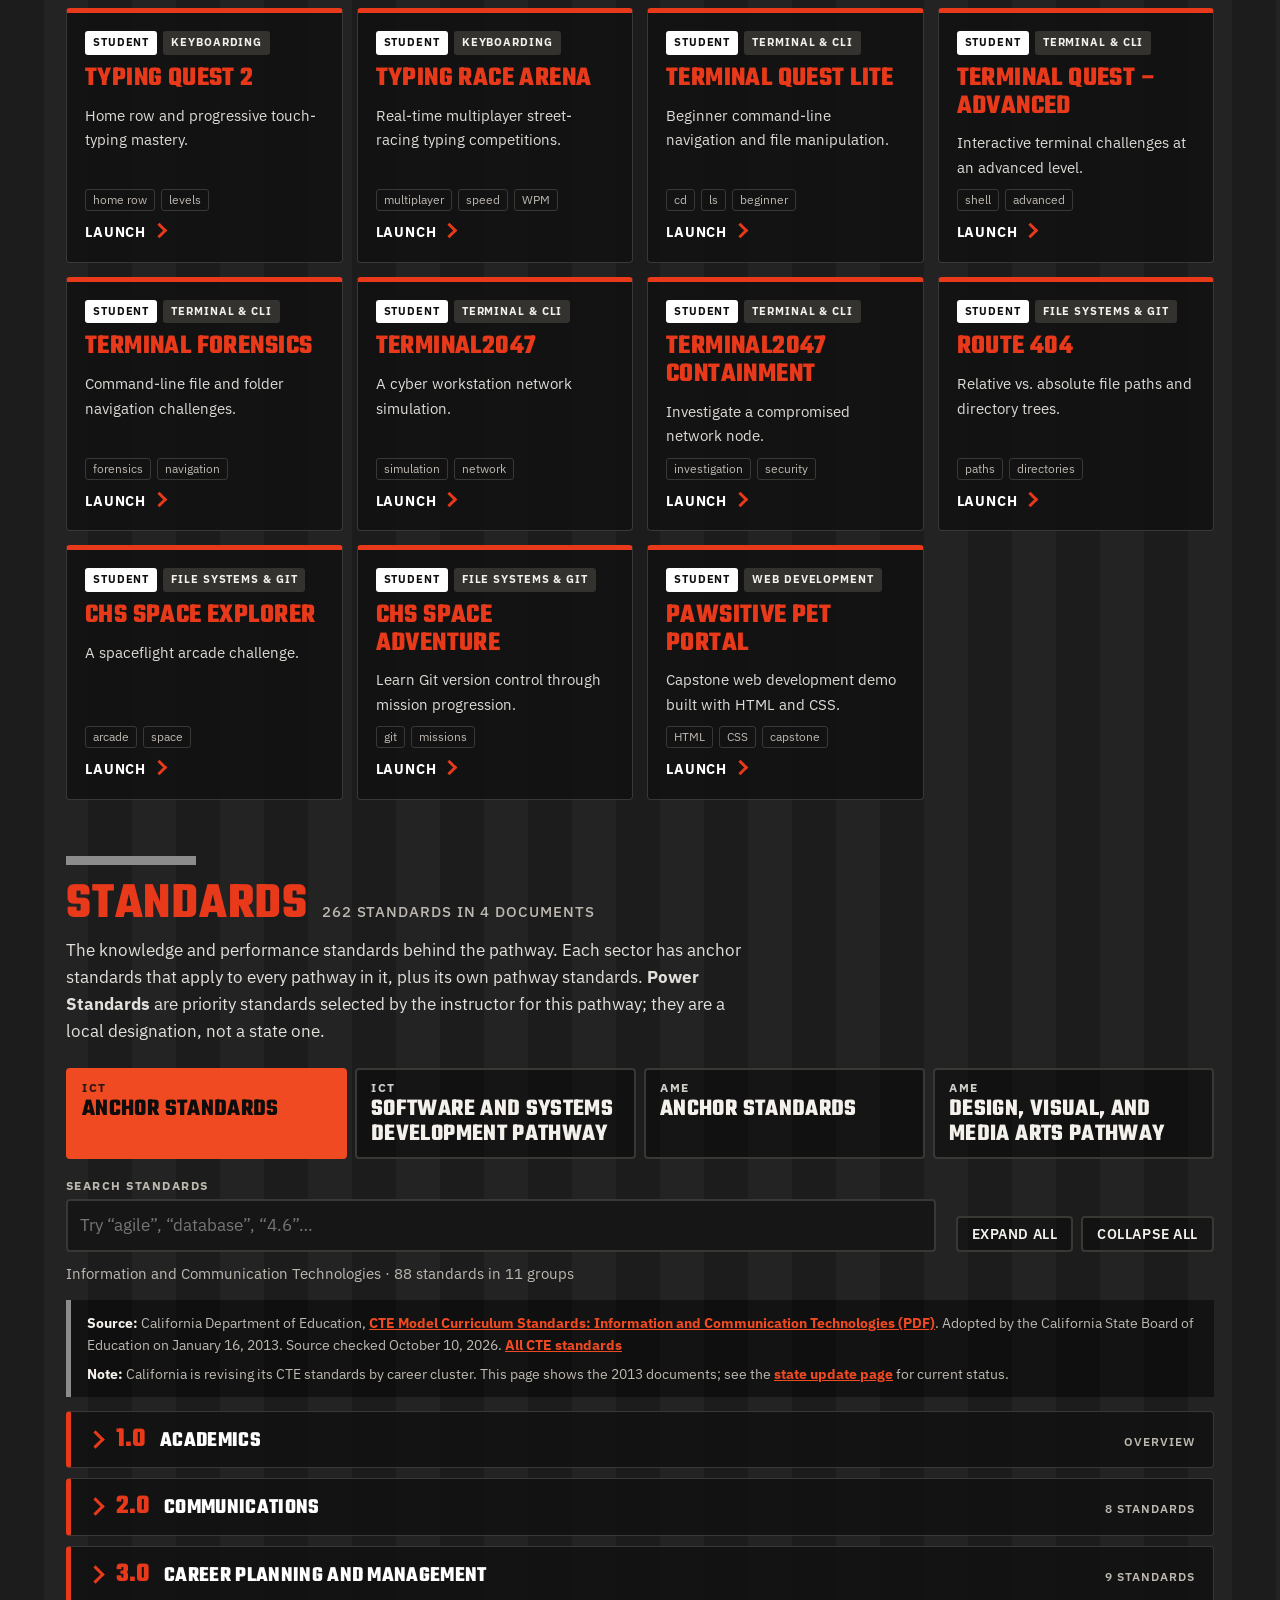
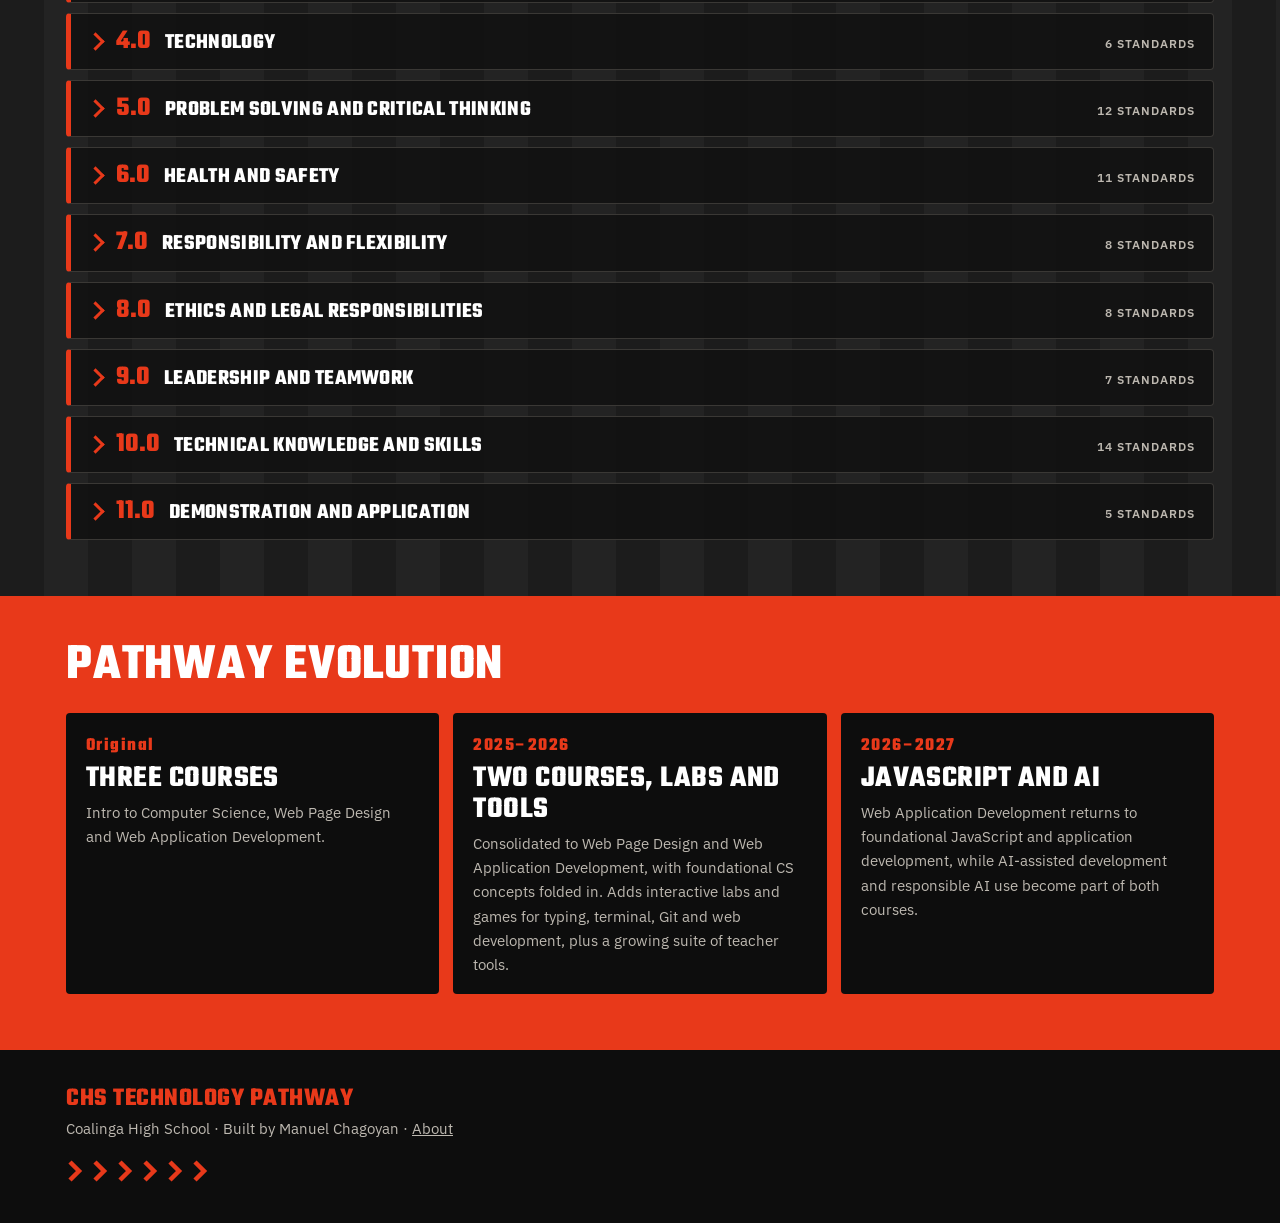
==== commit 78cb6704: "Remove Archive group; list ICS outlines under their school years" ====
--- a/index.html
+++ b/index.html
@@ -299,13 +299,12 @@
       {n:"WAD Course Outline", u:"https://courseoutlines.netlify.app/wad20252026", p:"WAD-Course-Outline-2025-2026.pdf", d:"Web Application Development", s:"Previous"}]},
     {g:"Previous · 2024–2025", items:[
       {n:"WPD Course Outline", u:"https://courseoutlines.netlify.app/wpd20242025", p:"WPD-Course-Outline-2024-2025.pdf", d:"Web Page Design", s:"Previous"},
-      {n:"WAD Course Outline", u:"https://courseoutlines.netlify.app/wad20242025", p:"WAD-Course-Outline-2024-2025.pdf", d:"Web Application Development", s:"Previous"}]},
+      {n:"WAD Course Outline", u:"https://courseoutlines.netlify.app/wad20242025", p:"WAD-Course-Outline-2024-2025.pdf", d:"Web Application Development", s:"Previous"},
+      {n:"ICS Course Outline", u:"https://courseoutlines.netlify.app/ics20242025", p:"ICS-Course-Outline-2024-2025.pdf", d:"Intro to Computer Science", s:"Previous"}]},
     {g:"Previous · 2023–2024", items:[
       {n:"WPD Course Outline", u:"https://courseoutlines.netlify.app/wpd20232024", p:"WPD-Course-Outline-2023-2024.pdf", d:"Web Page Design", s:"Previous"},
-      {n:"WAD Course Outline", u:"https://courseoutlines.netlify.app/wad20232024", p:"WAD-Course-Outline-2023-2024.pdf", d:"Web Application Development", s:"Previous"}]},
-    {g:"Archive · Intro to Computer Science", items:[
-      {n:"ICS Course Outline", u:"https://courseoutlines.netlify.app/ics20232024", p:"ICS-Course-Outline-2023-2024.pdf", d:"Intro to Computer Science · 2023–2024", s:"Archive"},
-      {n:"ICS Course Outline", u:"https://courseoutlines.netlify.app/ics20242025", p:"ICS-Course-Outline-2024-2025.pdf", d:"Intro to Computer Science · 2024–2025", s:"Archive"}]}
+      {n:"WAD Course Outline", u:"https://courseoutlines.netlify.app/wad20232024", p:"WAD-Course-Outline-2023-2024.pdf", d:"Web Application Development", s:"Previous"},
+      {n:"ICS Course Outline", u:"https://courseoutlines.netlify.app/ics20232024", p:"ICS-Course-Outline-2023-2024.pdf", d:"Intro to Computer Science", s:"Previous"}]}
   ];
 
   var CATS = ["All","Planning & Grading","Classroom Management","School Operations","Keyboarding","Terminal & CLI","File Systems & Git","Web Development"];
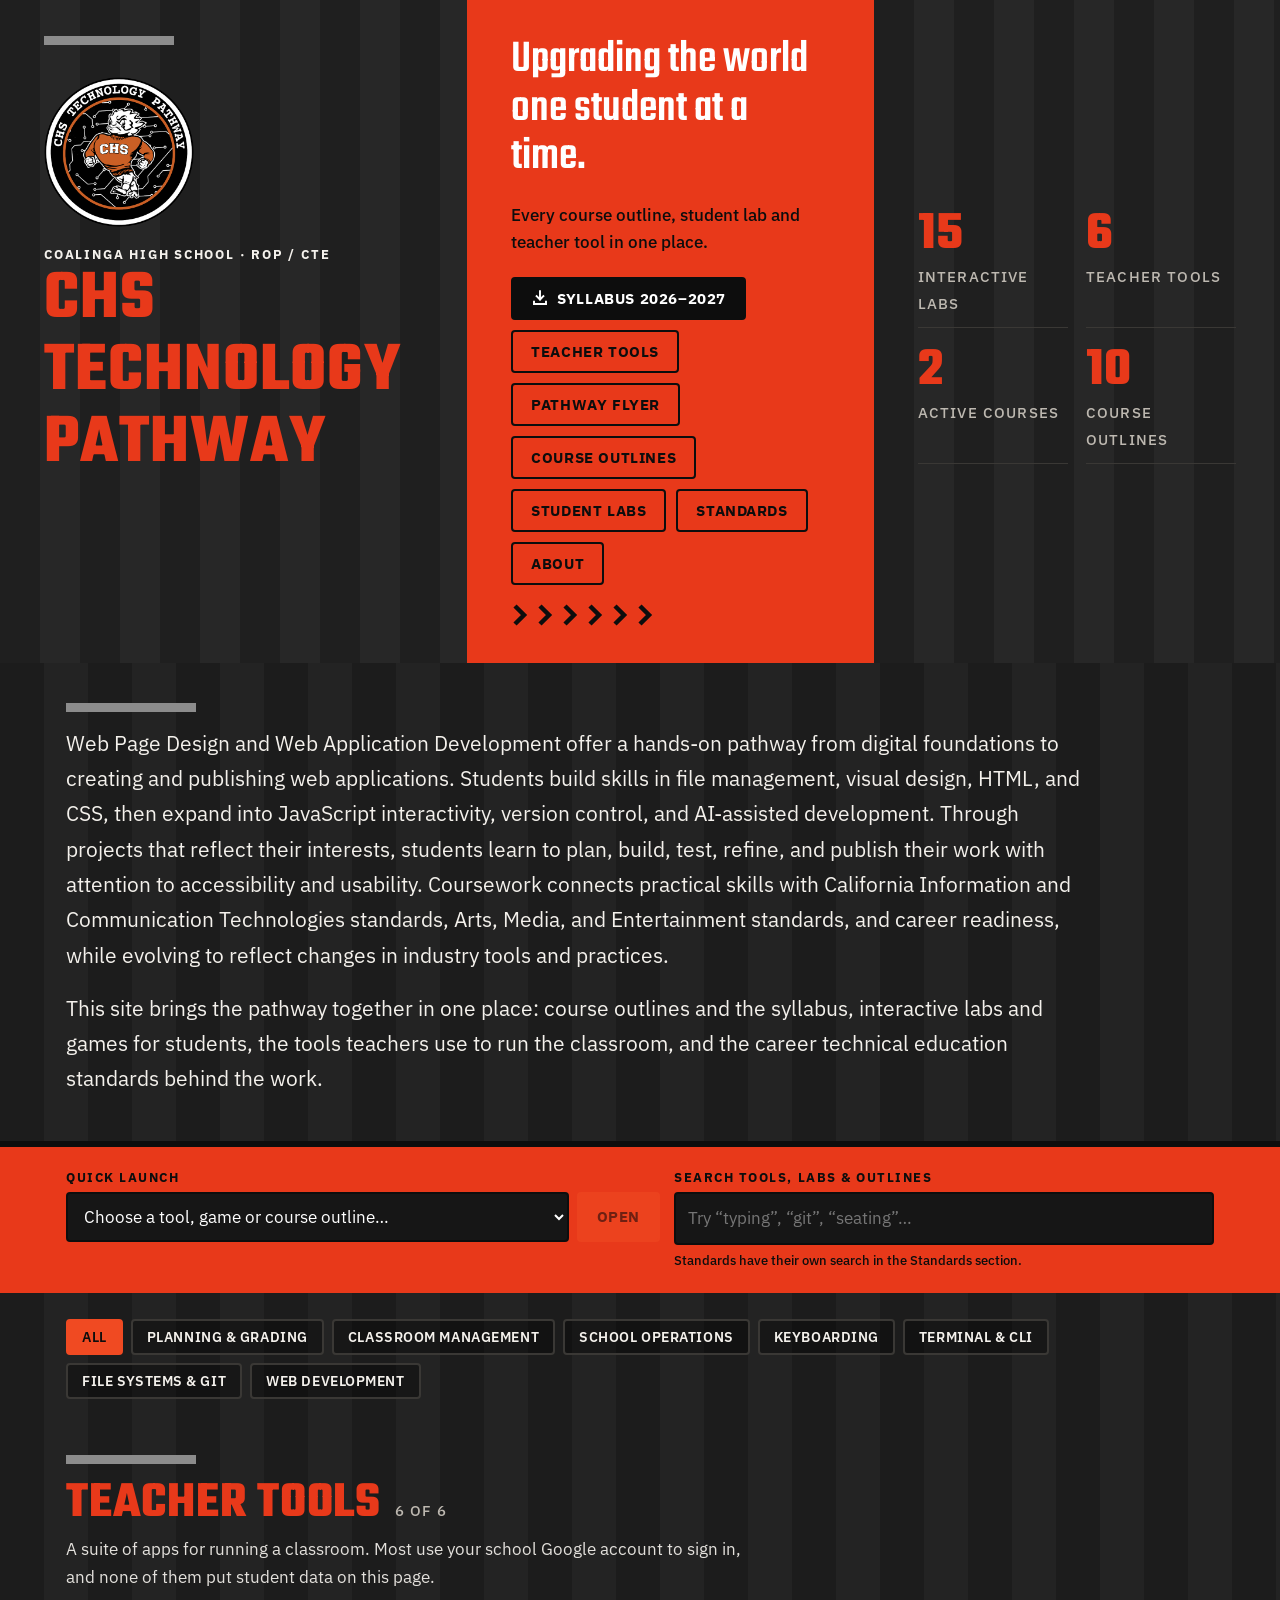
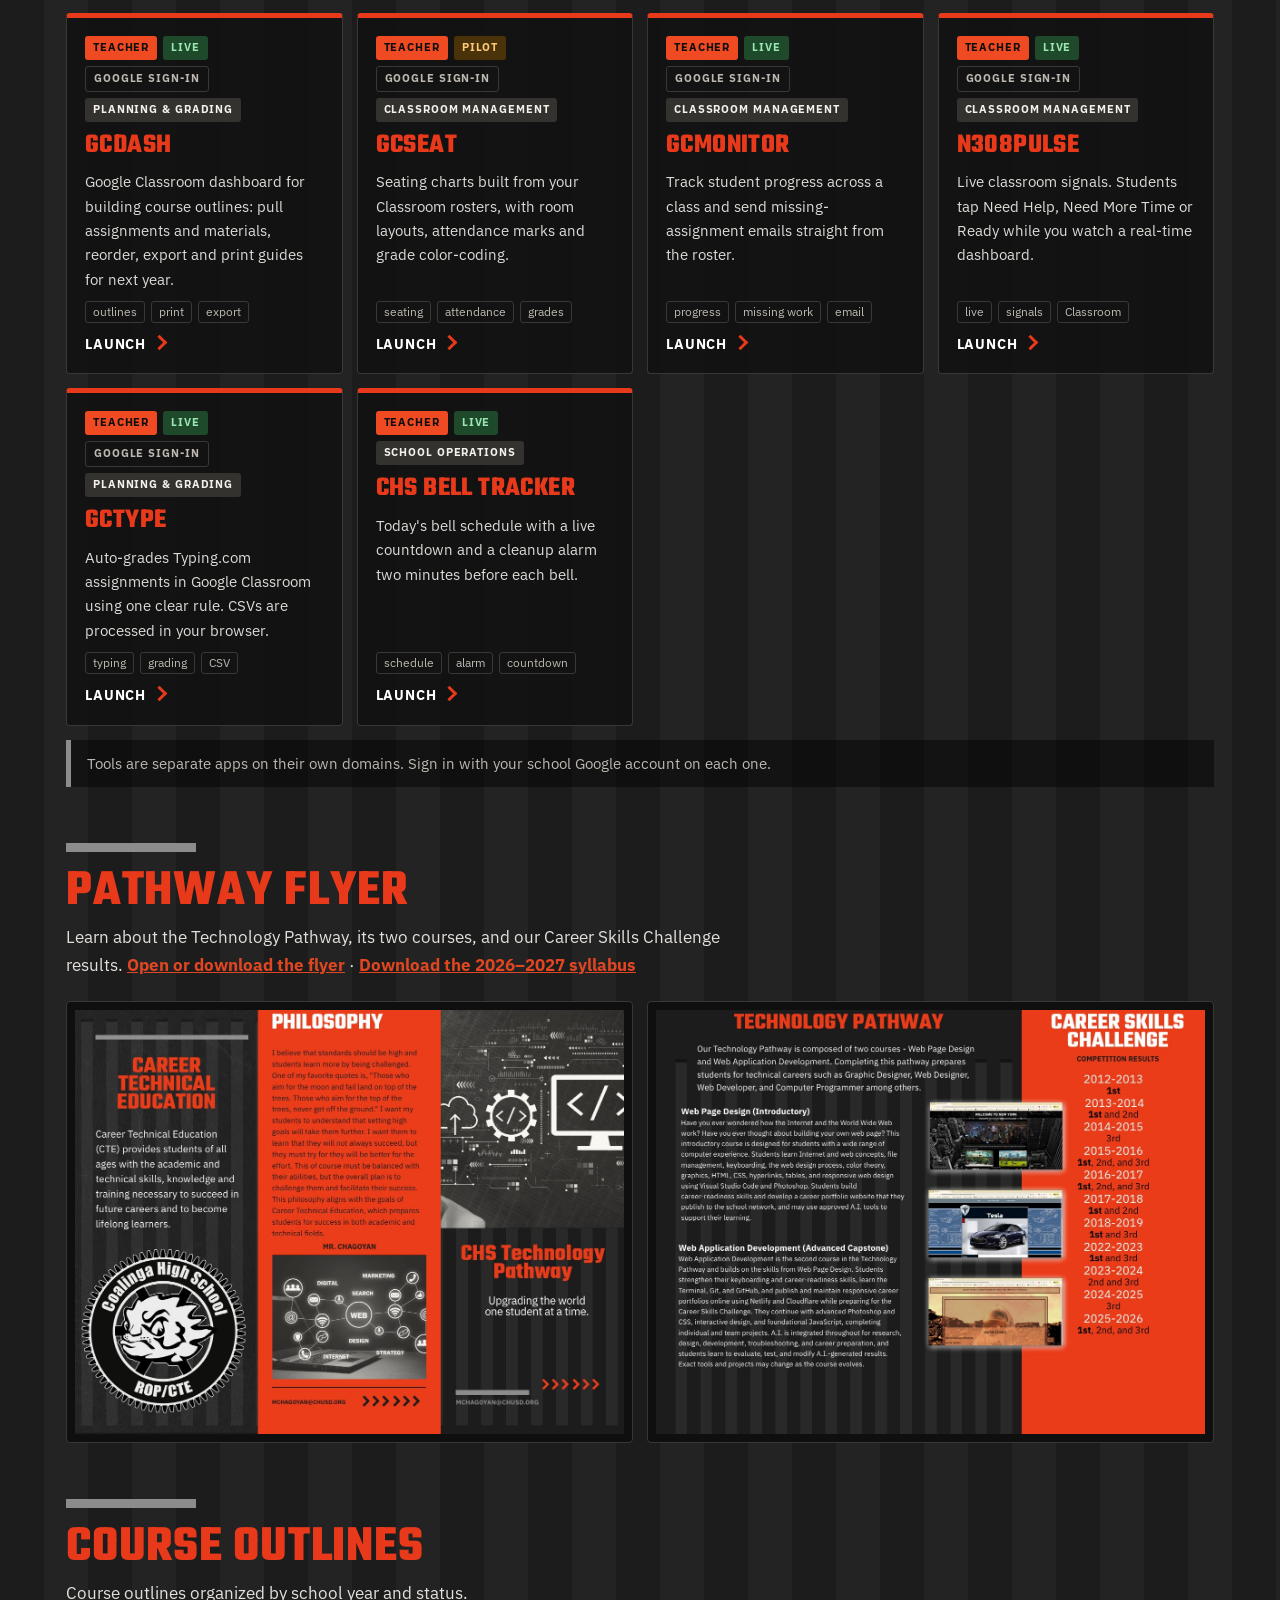
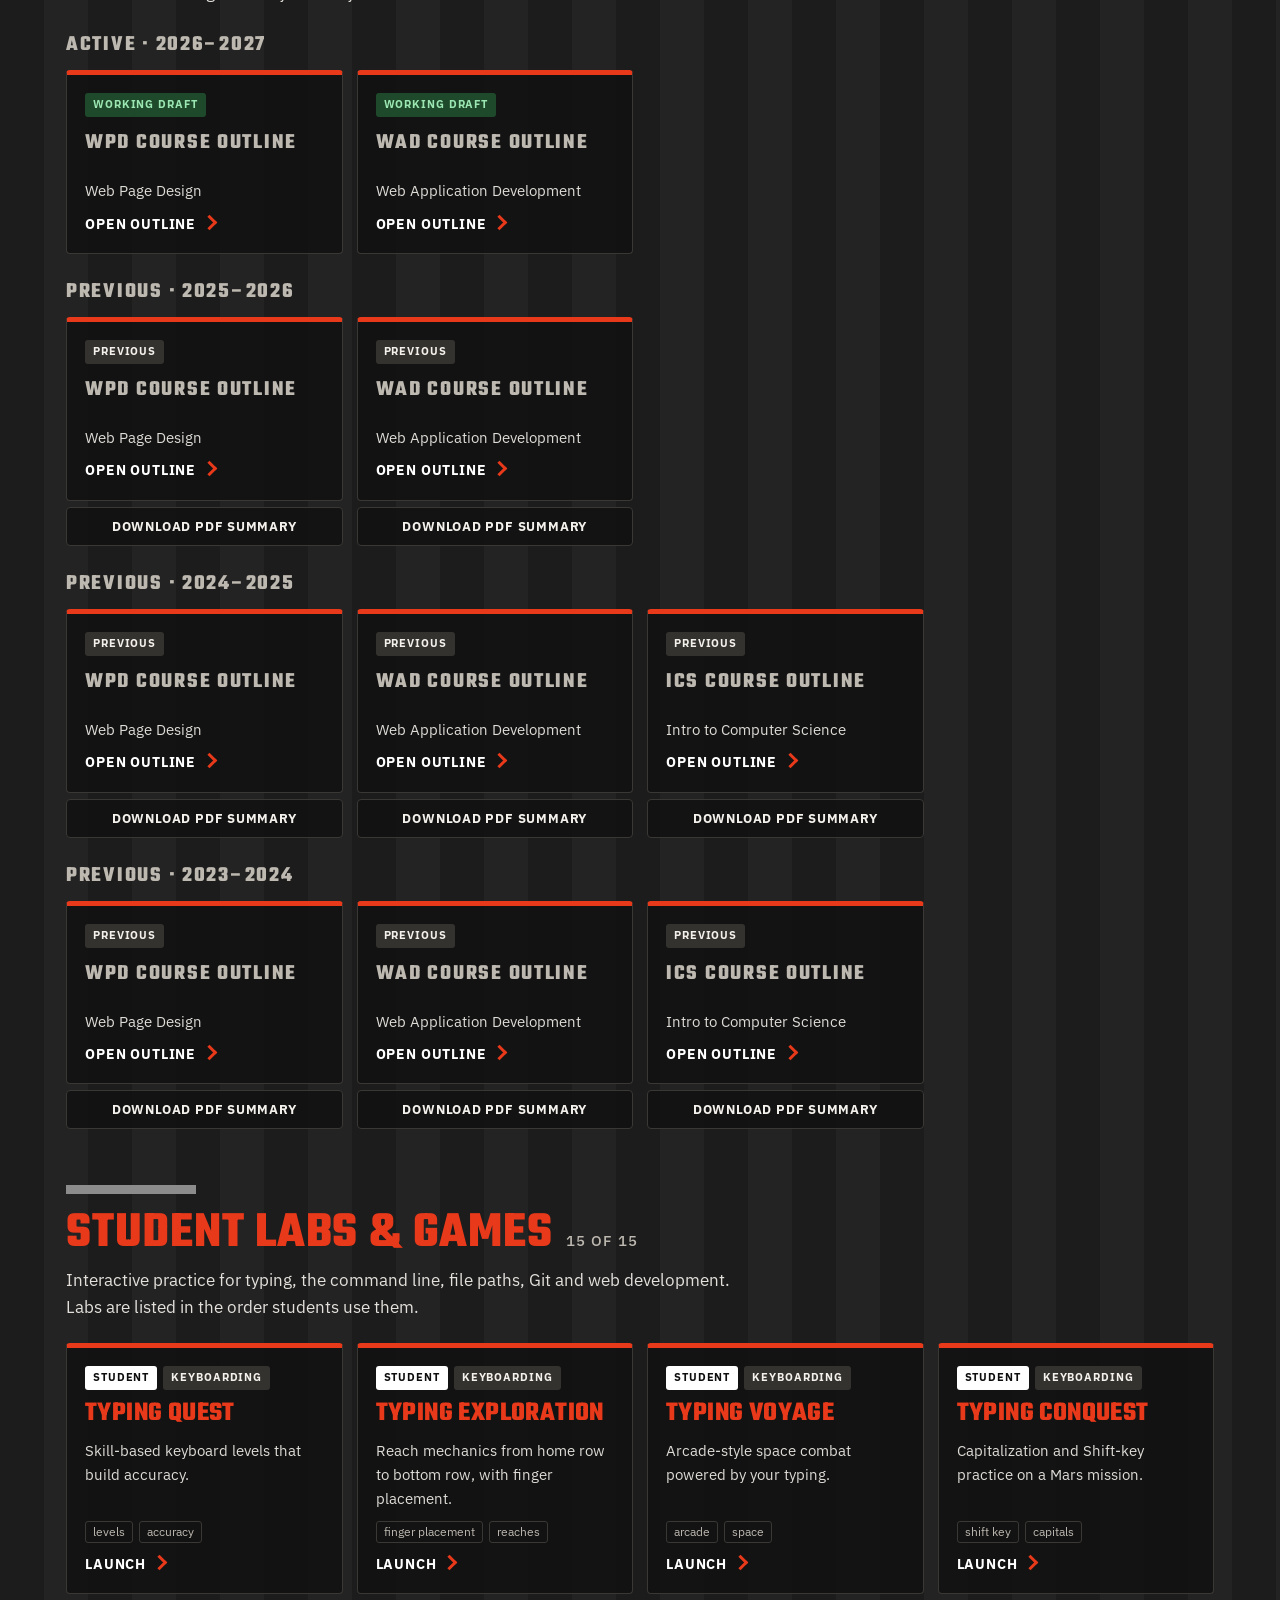
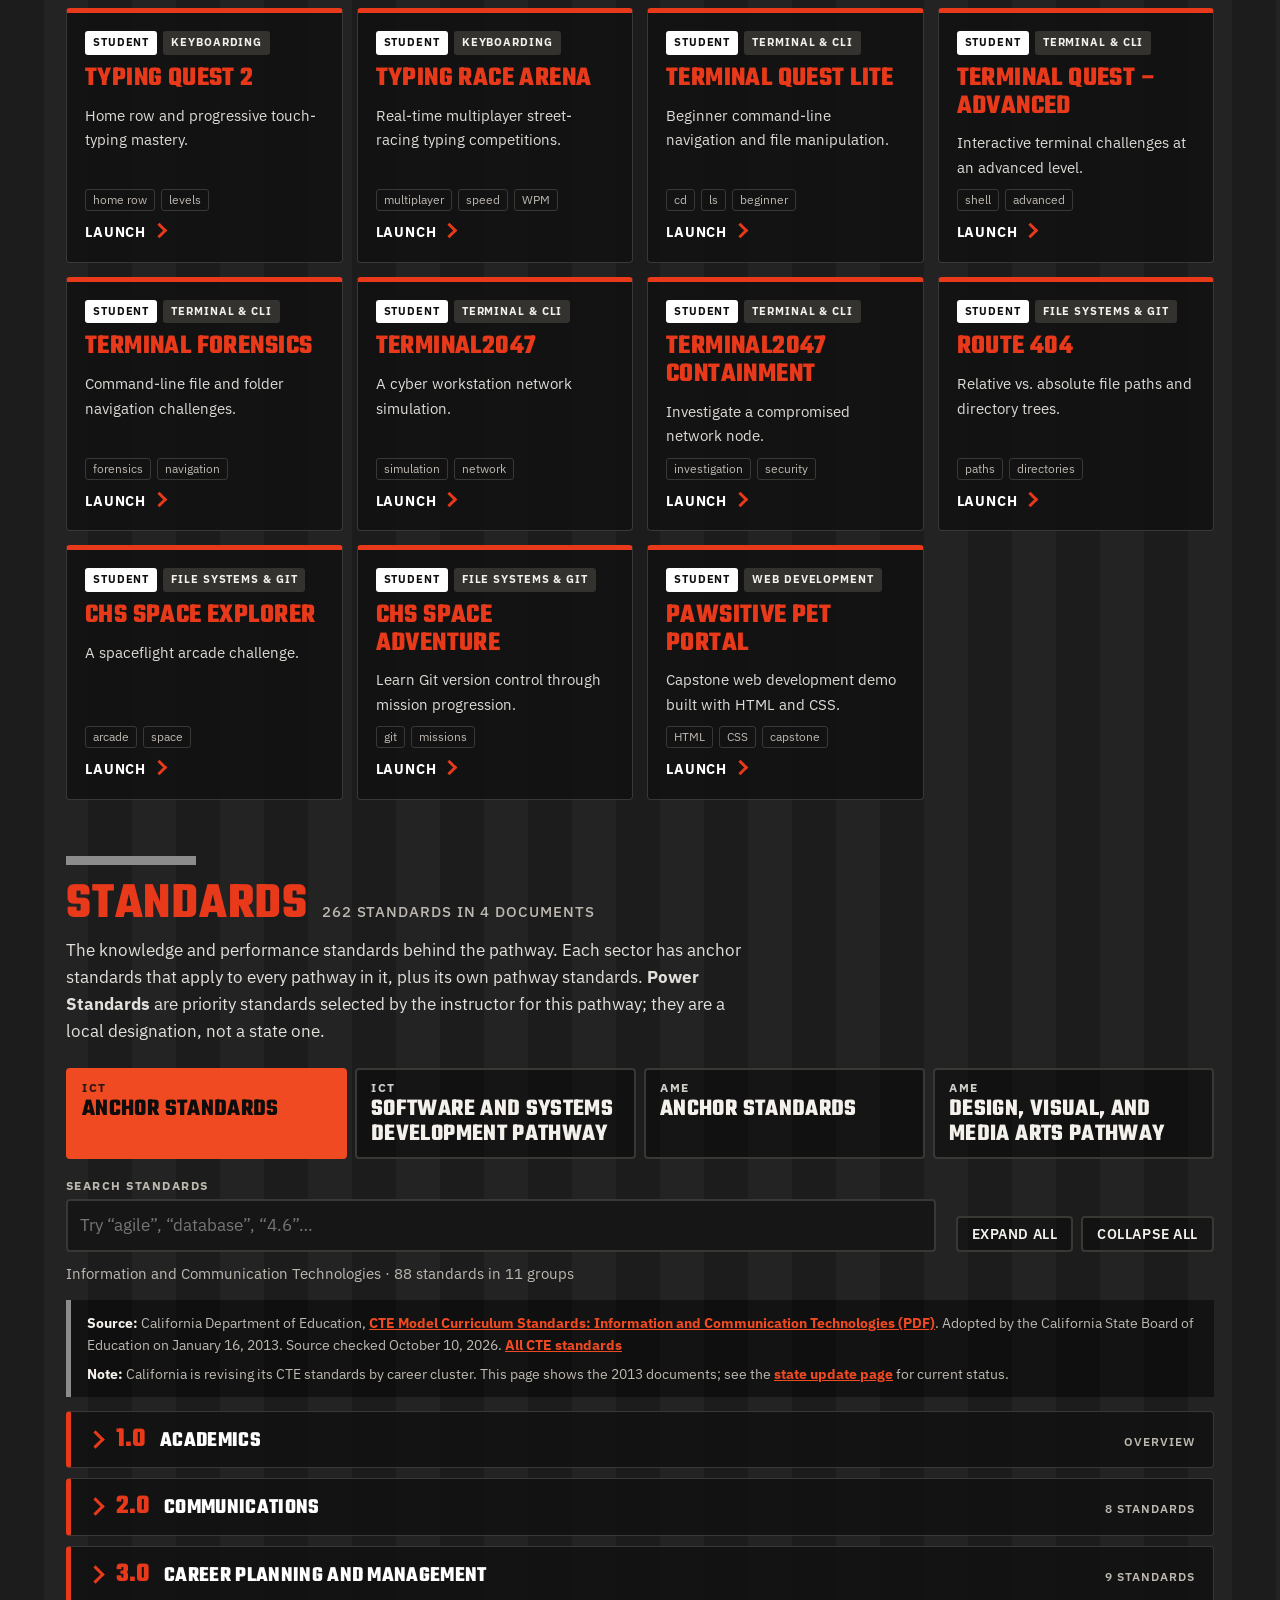
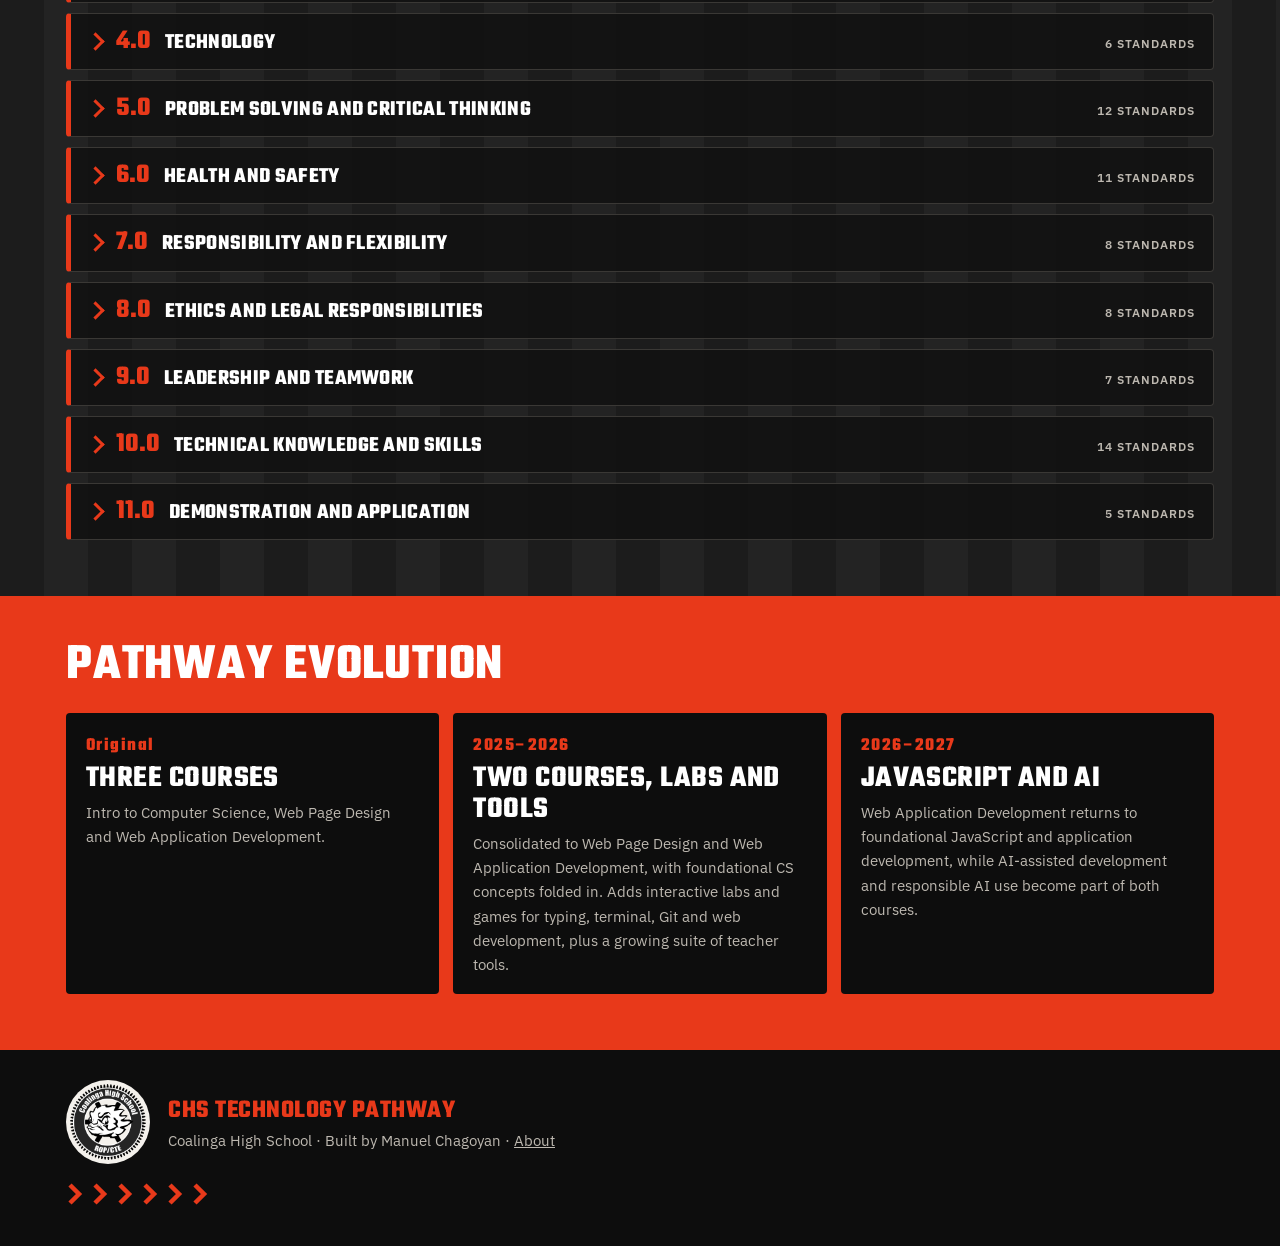
==== commit 8081b070: "Add CHS ROP/CTE seal to About hero and footers; center logos and headshot on mobile" ====
--- a/index.html
+++ b/index.html
@@ -136,6 +136,9 @@
 
 .empty{padding:28px;text-align:center;color:var(--muted);border:2px dashed var(--line);border-radius:4px;margin:30px 0}
 footer{background:#0D0D0D;border-top:6px solid var(--red);padding:30px 0 40px;color:var(--muted);font-size:.92rem}
+.foot-seal{display:flex;gap:18px;align-items:center}
+.seal{width:84px;height:84px;border-radius:50%;background:var(--ink);padding:4px;flex:none;display:block}
+@media(max-width:559px){.foot-seal{flex-direction:column;text-align:center}footer .chevrons{margin-left:auto;margin-right:auto}}
 footer b{font:700 1.6rem var(--head);color:var(--red);text-transform:uppercase;letter-spacing:.02em;display:block}
 [hidden]{display:none!important}
 @media(prefers-reduced-motion:reduce){.card{transition:none}html{scroll-behavior:auto}}
@@ -257,8 +260,13 @@
 
 <footer>
   <div class="wrap">
-    <b>CHS Technology Pathway</b>
-    Coalinga High School &middot; Built by Manuel Chagoyan &middot; <a href="about.html">About</a>
+    <div class="foot-seal">
+      <img class="seal" src="chs-rop-cte-logo.png" width="84" height="84" alt="Coalinga High School ROP/CTE seal">
+      <div>
+        <b>CHS Technology Pathway</b>
+        Coalinga High School &middot; Built by Manuel Chagoyan &middot; <a href="about.html">About</a>
+      </div>
+    </div>
     <span class="chevrons" aria-hidden="true"></span>
   </div>
 </footer>
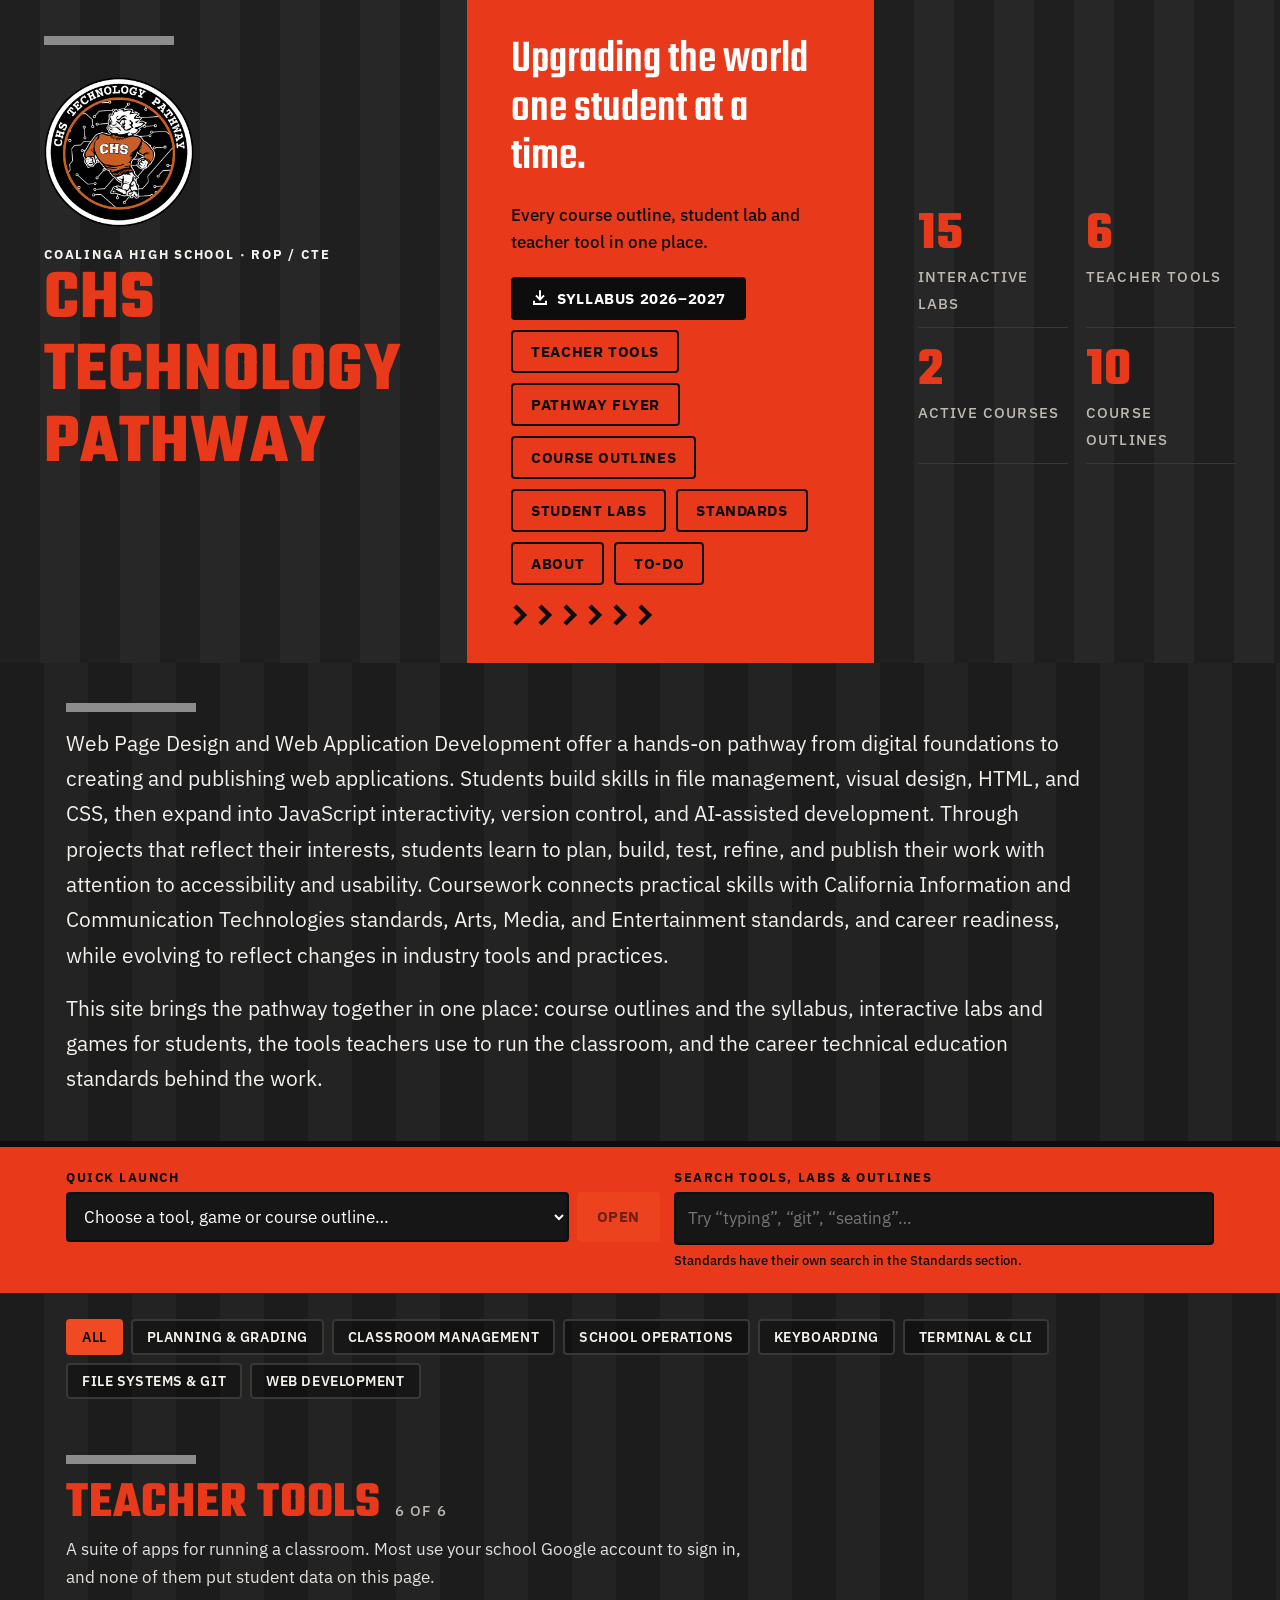
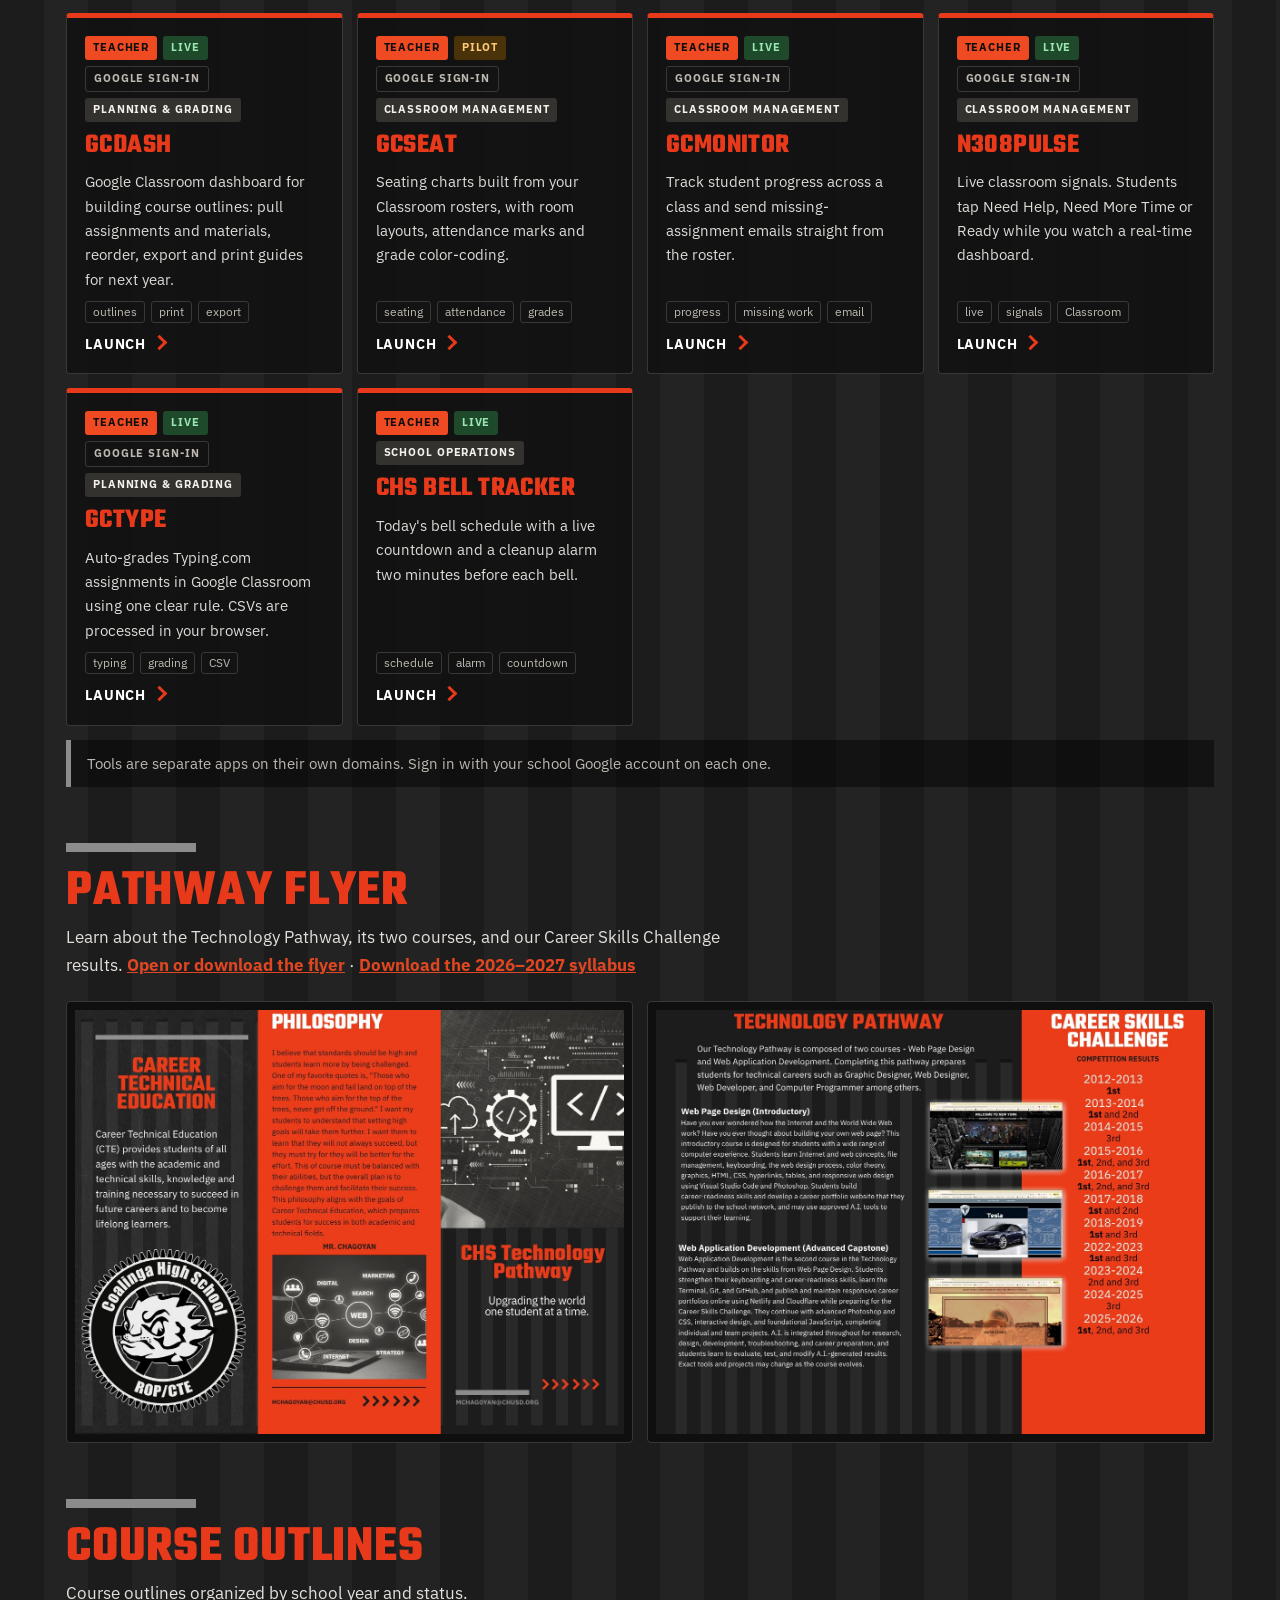
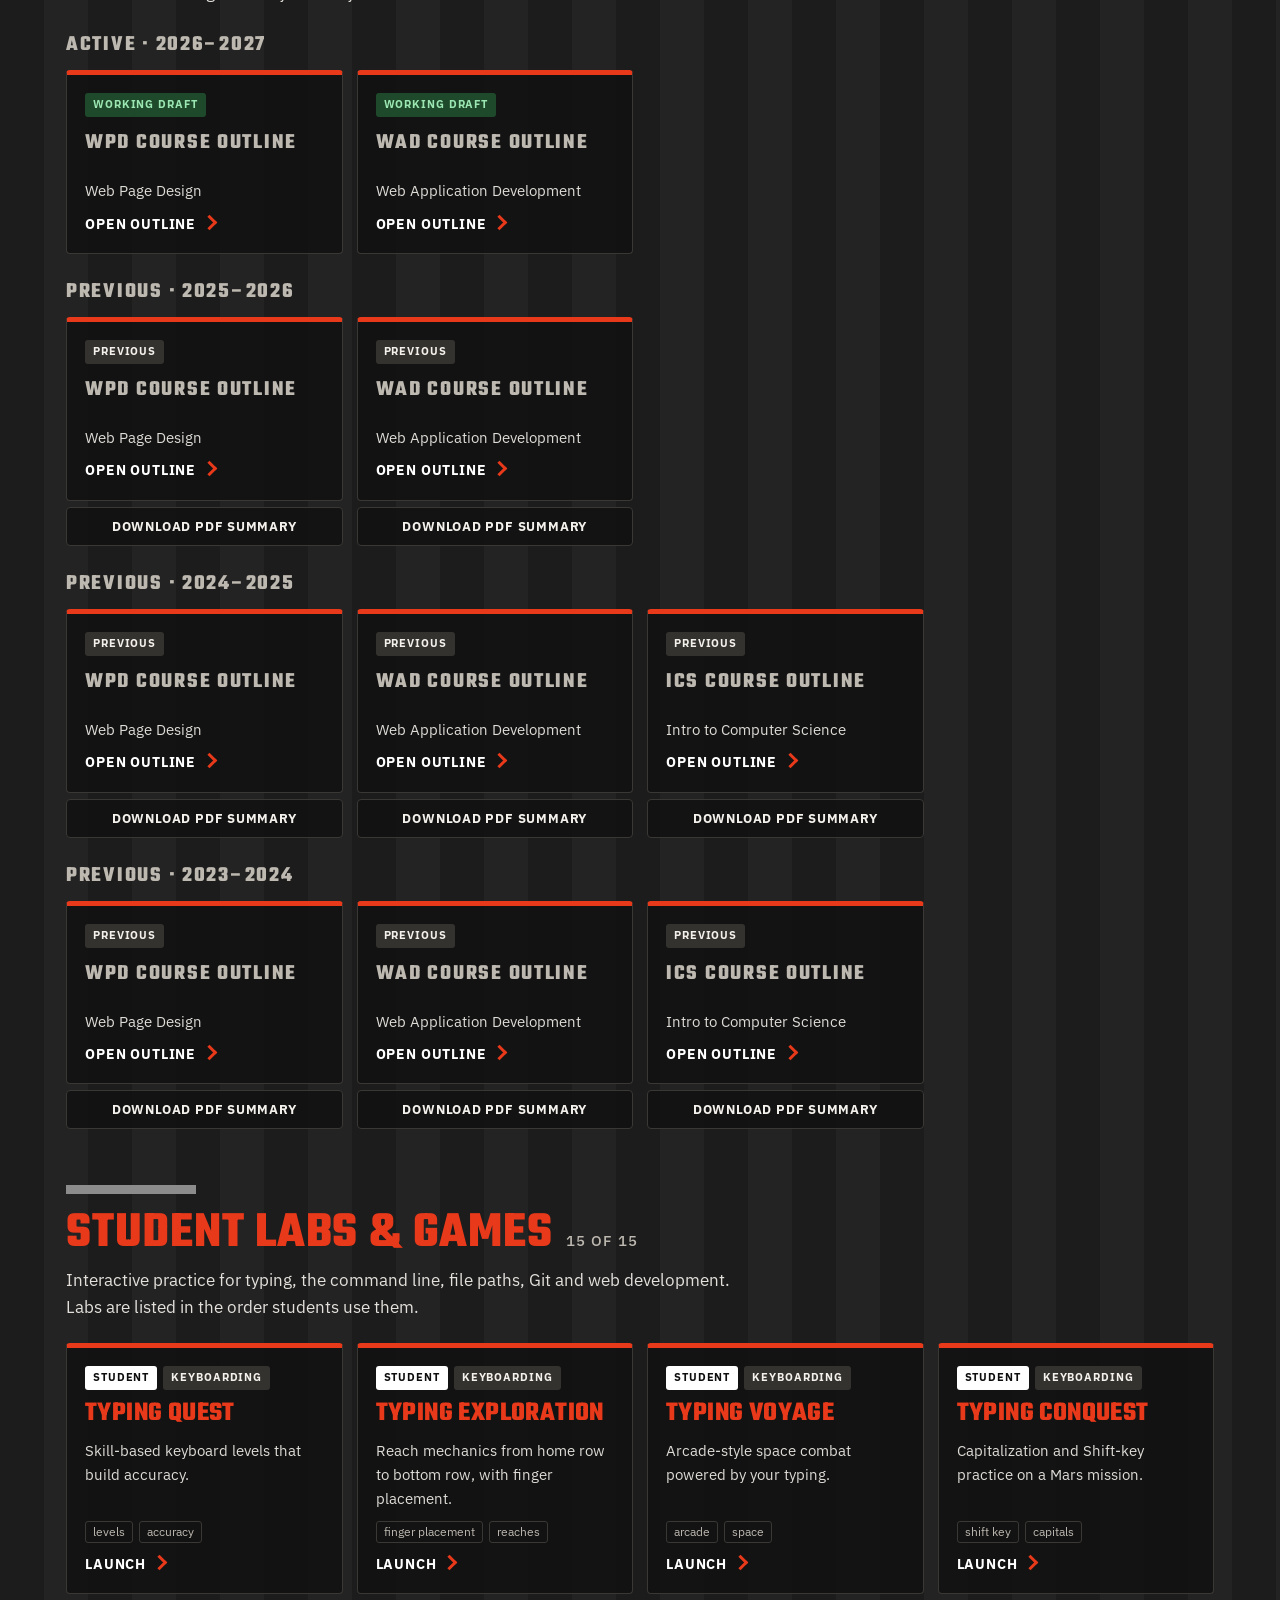
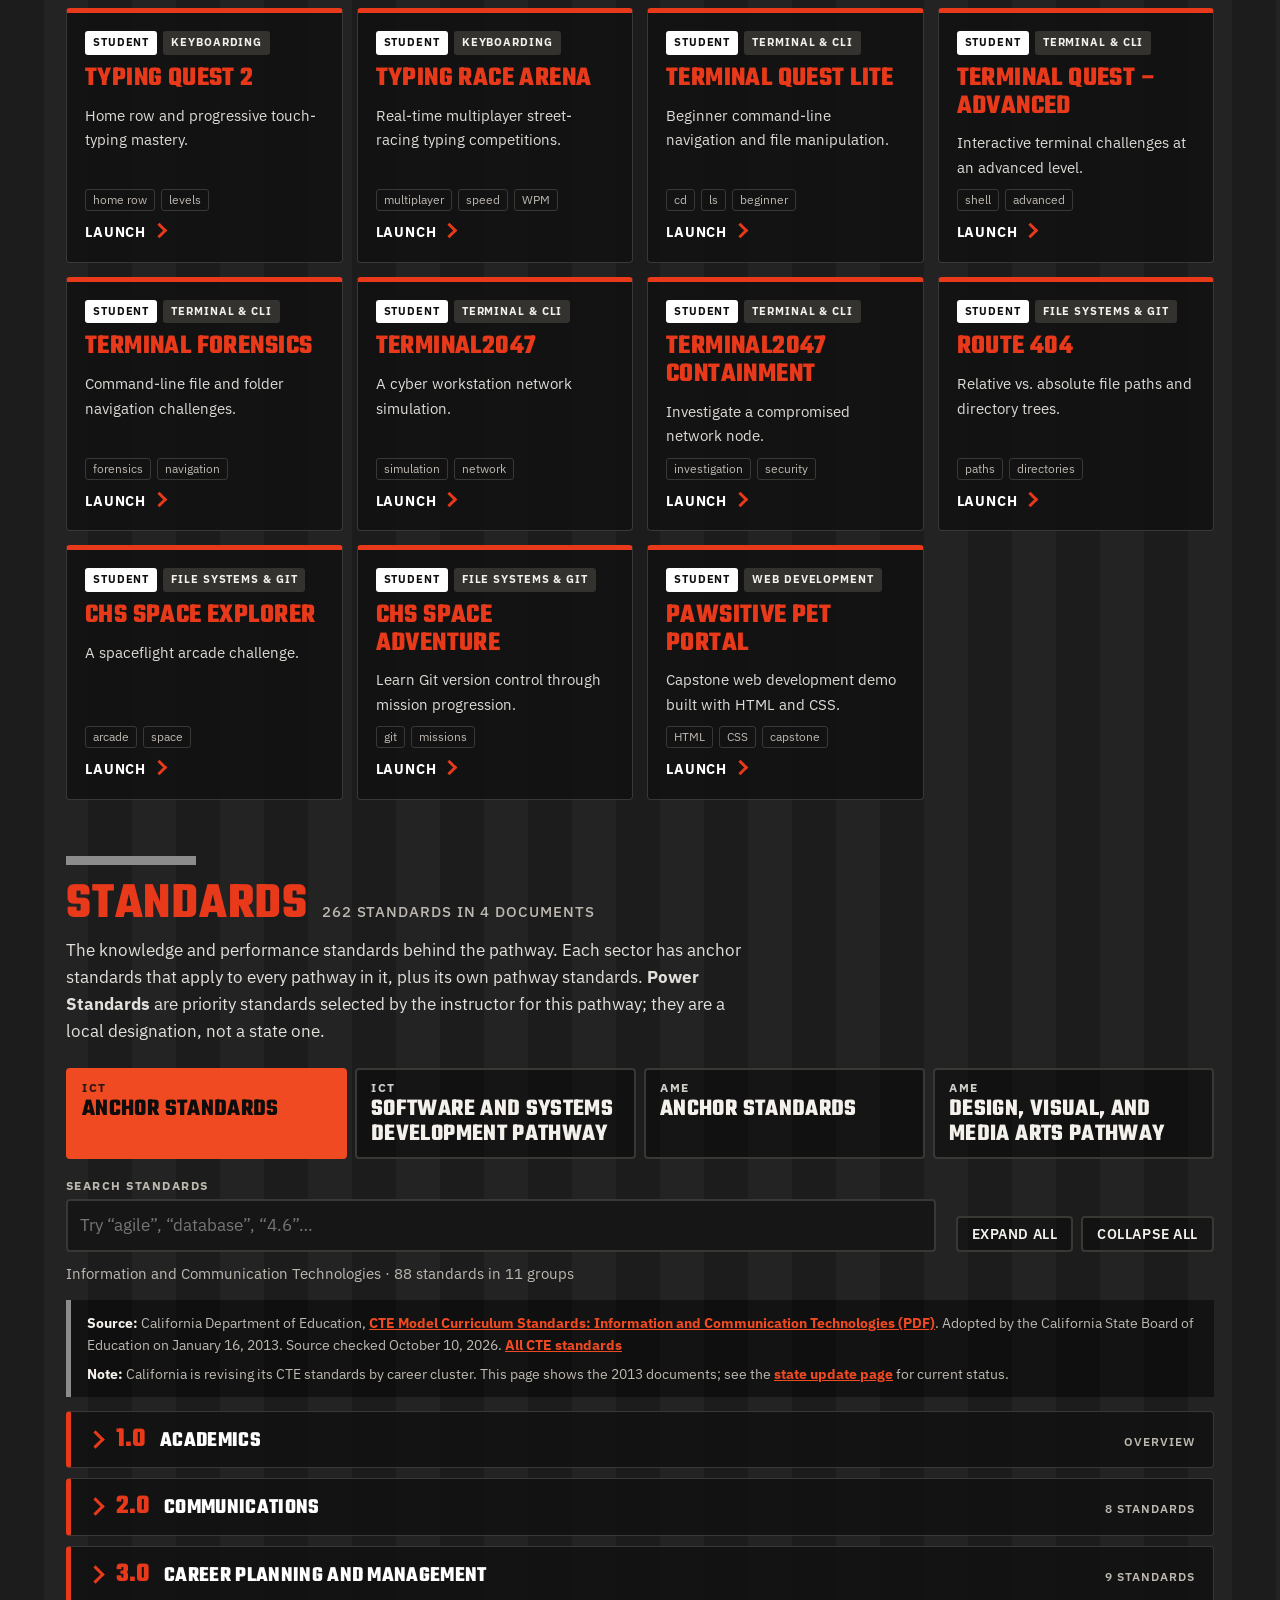
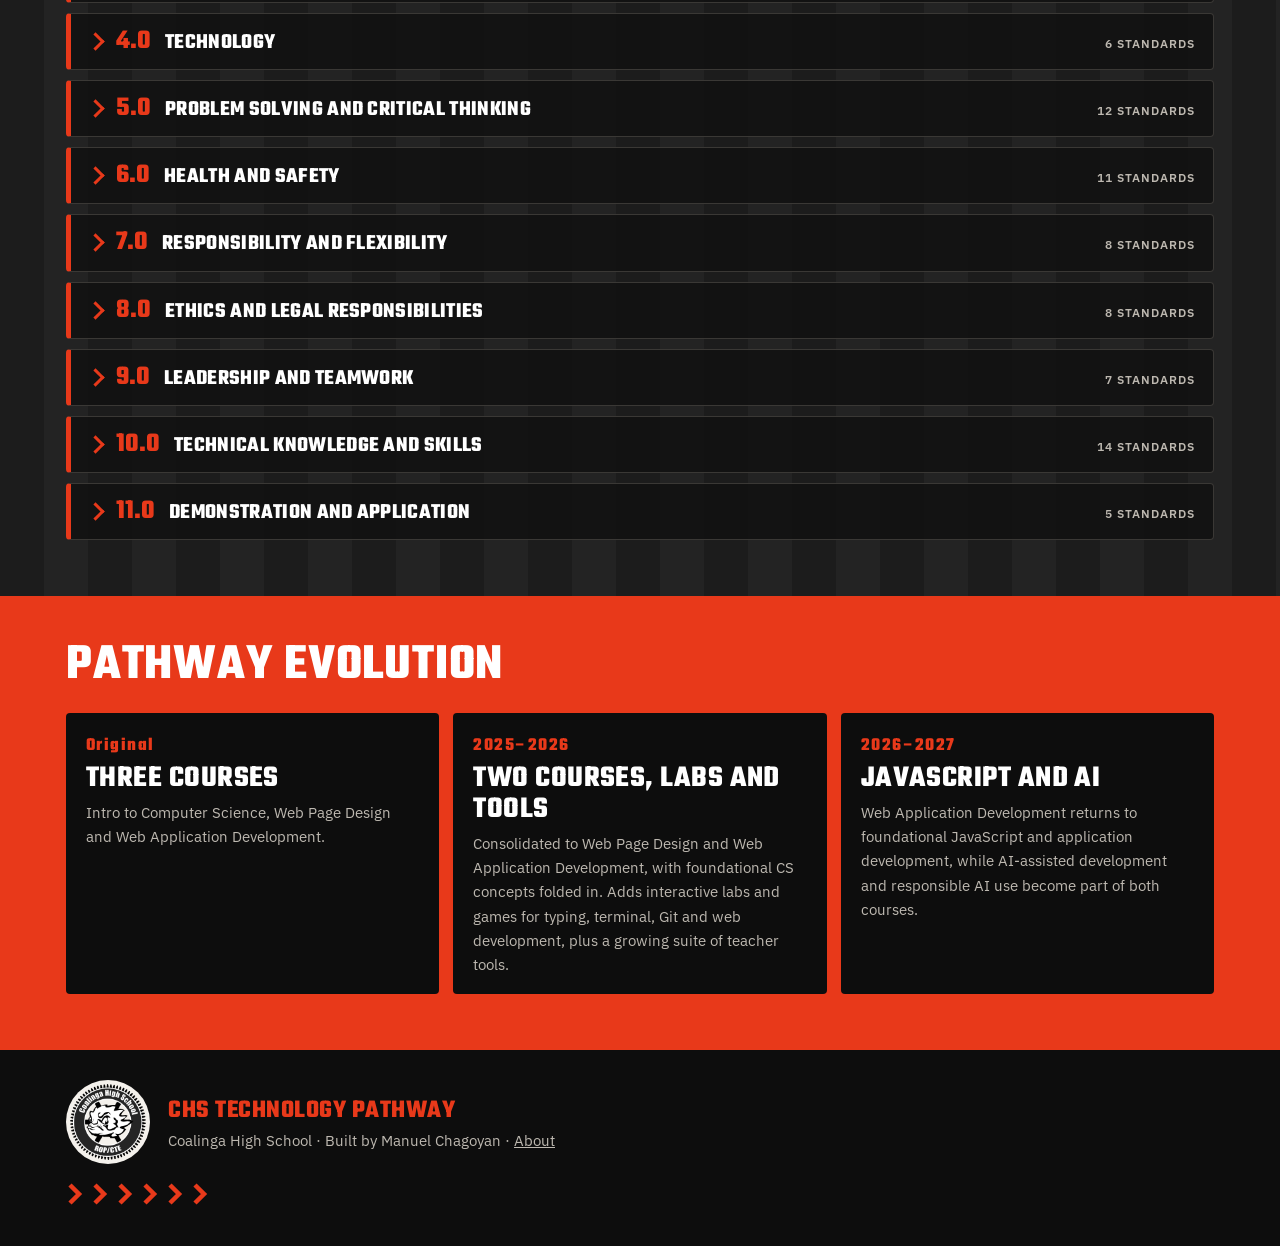
==== commit a6b540cb: "Add To-do button that shows the live to-do list from Google Drive The panel loads the newest pathway" ====
--- a/index.html
+++ b/index.html
@@ -140,6 +140,20 @@
 .seal{width:84px;height:84px;border-radius:50%;background:var(--ink);padding:4px;flex:none;display:block}
 @media(max-width:559px){.foot-seal{flex-direction:column;text-align:center}footer .chevrons{margin-left:auto;margin-right:auto}}
 footer b{font:700 1.6rem var(--head);color:var(--red);text-transform:uppercase;letter-spacing:.02em;display:block}
+
+/* TO-DO PANEL */
+.todo{width:min(640px,calc(100vw - 32px));max-height:calc(100vh - 32px);overflow:auto;margin:auto;padding:0;color-scheme:dark;background:#121212;color:var(--ink);border:1px solid var(--line);border-top:5px solid var(--red);border-radius:4px}
+.todo::backdrop{background:rgba(0,0,0,.72)}
+.todo-head{display:flex;align-items:center;justify-content:space-between;gap:12px;padding:16px 20px 6px}
+.todo-head h2{font-size:2.3rem;color:var(--red)}
+.todo-close{flex:none;width:40px;height:40px;background:transparent;border:2px solid var(--line);border-radius:4px;color:var(--ink);font:700 1.05rem/1 var(--body);cursor:pointer}
+.todo-close:hover{border-color:var(--red)}
+.todo-body{padding:0 20px 22px}
+.todo-updated{margin:0 0 10px;font-size:.82rem;font-weight:500;letter-spacing:.08em;text-transform:uppercase;color:var(--muted)}
+.todo-list{margin:0;padding-left:1.7em}
+.todo-list li{padding:8px 0;border-bottom:1px solid var(--line)}
+.todo-list li::marker{color:var(--red);font-weight:700}
+.todo-msg{margin:6px 0 0;color:var(--muted)}
 [hidden]{display:none!important}
 @media(prefers-reduced-motion:reduce){.card{transition:none}html{scroll-behavior:auto}}
 </style>
@@ -169,6 +183,7 @@
       <a class="btn ghost" href="#labs">Student labs</a>
       <a class="btn ghost" href="#standards">Standards</a>
       <a class="btn ghost" href="about.html">About</a>
+      <button class="btn ghost" type="button" id="todoBtn" aria-haspopup="dialog" aria-controls="todo">To-do</button>
     </div>
     <span class="chevrons dark" aria-hidden="true"></span>
   </div>
@@ -270,6 +285,14 @@
     <span class="chevrons" aria-hidden="true"></span>
   </div>
 </footer>
+
+<dialog class="todo" id="todo" aria-labelledby="todoTitle">
+  <div class="todo-head">
+    <h2 id="todoTitle">To-do list</h2>
+    <button class="todo-close" type="button" id="todoClose" aria-label="Close">&#10005;</button>
+  </div>
+  <div class="todo-body" id="todoBody" aria-live="polite"></div>
+</dialog>
 
 <script>
 (function(){
@@ -397,6 +420,76 @@
   render();
 })();
 </script>
+<script src="config.js"></script>
+<script>
+(function(){
+  // Live to-do list. Each update is saved as a new pathway-hub-todo.json in the
+  // public Drive folder .claude-todo; the panel shows the newest one.
+  // The Drive API key comes from config.js, which build.js writes on Netlify from
+  // the DRIVE_API_KEY environment variable. It is a browser key: it works only
+  // from chstechnologypathway.netlify.app, only for the Drive API, and can only
+  // read files that are already public.
+  var KEY = window.CONFIG && window.CONFIG.driveApiKey;
+  var FOLDER = "1AS5zsWMd1-txM_v6EBmoq8o525OLMT4e"; // .claude-todo
+  var API = "https://www.googleapis.com/drive/v3/files";
+  var dlg = document.getElementById("todo");
+  var body = document.getElementById("todoBody");
+  var req = 0;
+
+  function getJSON(url){
+    return fetch(url).then(function(r){ if(!r.ok) throw new Error("HTTP "+r.status); return r.json(); });
+  }
+  function msg(text){ body.innerHTML = '<p class="todo-msg"></p>'; body.firstChild.textContent = text; }
+  function when(s){
+    var d = new Date(s);
+    return isNaN(d) ? "" : d.toLocaleString("en-US",{month:"short",day:"numeric",hour:"numeric",minute:"2-digit"});
+  }
+
+  function show(data, modified){
+    body.textContent = "";
+    var updated = when(data.last_updated) || when(modified);
+    if(updated){
+      var p = document.createElement("p"); p.className = "todo-updated"; p.textContent = "Updated "+updated;
+      body.appendChild(p);
+    }
+    if(!data.todos.length){ body.insertAdjacentHTML("beforeend",'<p class="todo-msg">Nothing on the list right now.</p>'); return; }
+    var ol = document.createElement("ol"); ol.className = "todo-list";
+    data.todos.forEach(function(t){
+      var li = document.createElement("li");
+      li.textContent = typeof t === "string" ? t : (t && t.item) || "";
+      ol.appendChild(li);
+    });
+    body.appendChild(ol);
+  }
+
+  function load(){
+    var id = ++req;
+    if(!KEY){ msg("The to-do list isn’t set up on this copy of the site."); return; }
+    msg("Loading…");
+    var q = "'"+FOLDER+"' in parents and name = 'pathway-hub-todo.json' and trashed = false";
+    getJSON(API+"?q="+encodeURIComponent(q)+"&orderBy=modifiedTime%20desc&pageSize=1&fields=files(id,modifiedTime)&key="+KEY)
+      .then(function(list){
+        var f = list.files && list.files[0];
+        if(!f) throw new Error("No to-do file found");
+        return getJSON(API+"/"+f.id+"?alt=media&key="+KEY).then(function(data){ return {data:data, modified:f.modifiedTime}; });
+      })
+      .then(function(r){
+        if(id !== req) return;
+        if(!r.data || !Array.isArray(r.data.todos)) throw new Error("Unexpected to-do file format");
+        show(r.data, r.modified);
+      })
+      .catch(function(){
+        if(id !== req) return;
+        msg("Couldn’t load the to-do list. Close this and try again in a moment.");
+      });
+  }
+
+  document.getElementById("todoBtn").addEventListener("click", function(){ dlg.showModal(); load(); });
+  document.getElementById("todoClose").addEventListener("click", function(){ dlg.close(); });
+  // A click on the dimmed backdrop lands on the dialog element itself.
+  dlg.addEventListener("click", function(e){ if(e.target === dlg) dlg.close(); });
+})();
+</script>
 <script src="standards.js" defer></script>
 </body>
 </html>
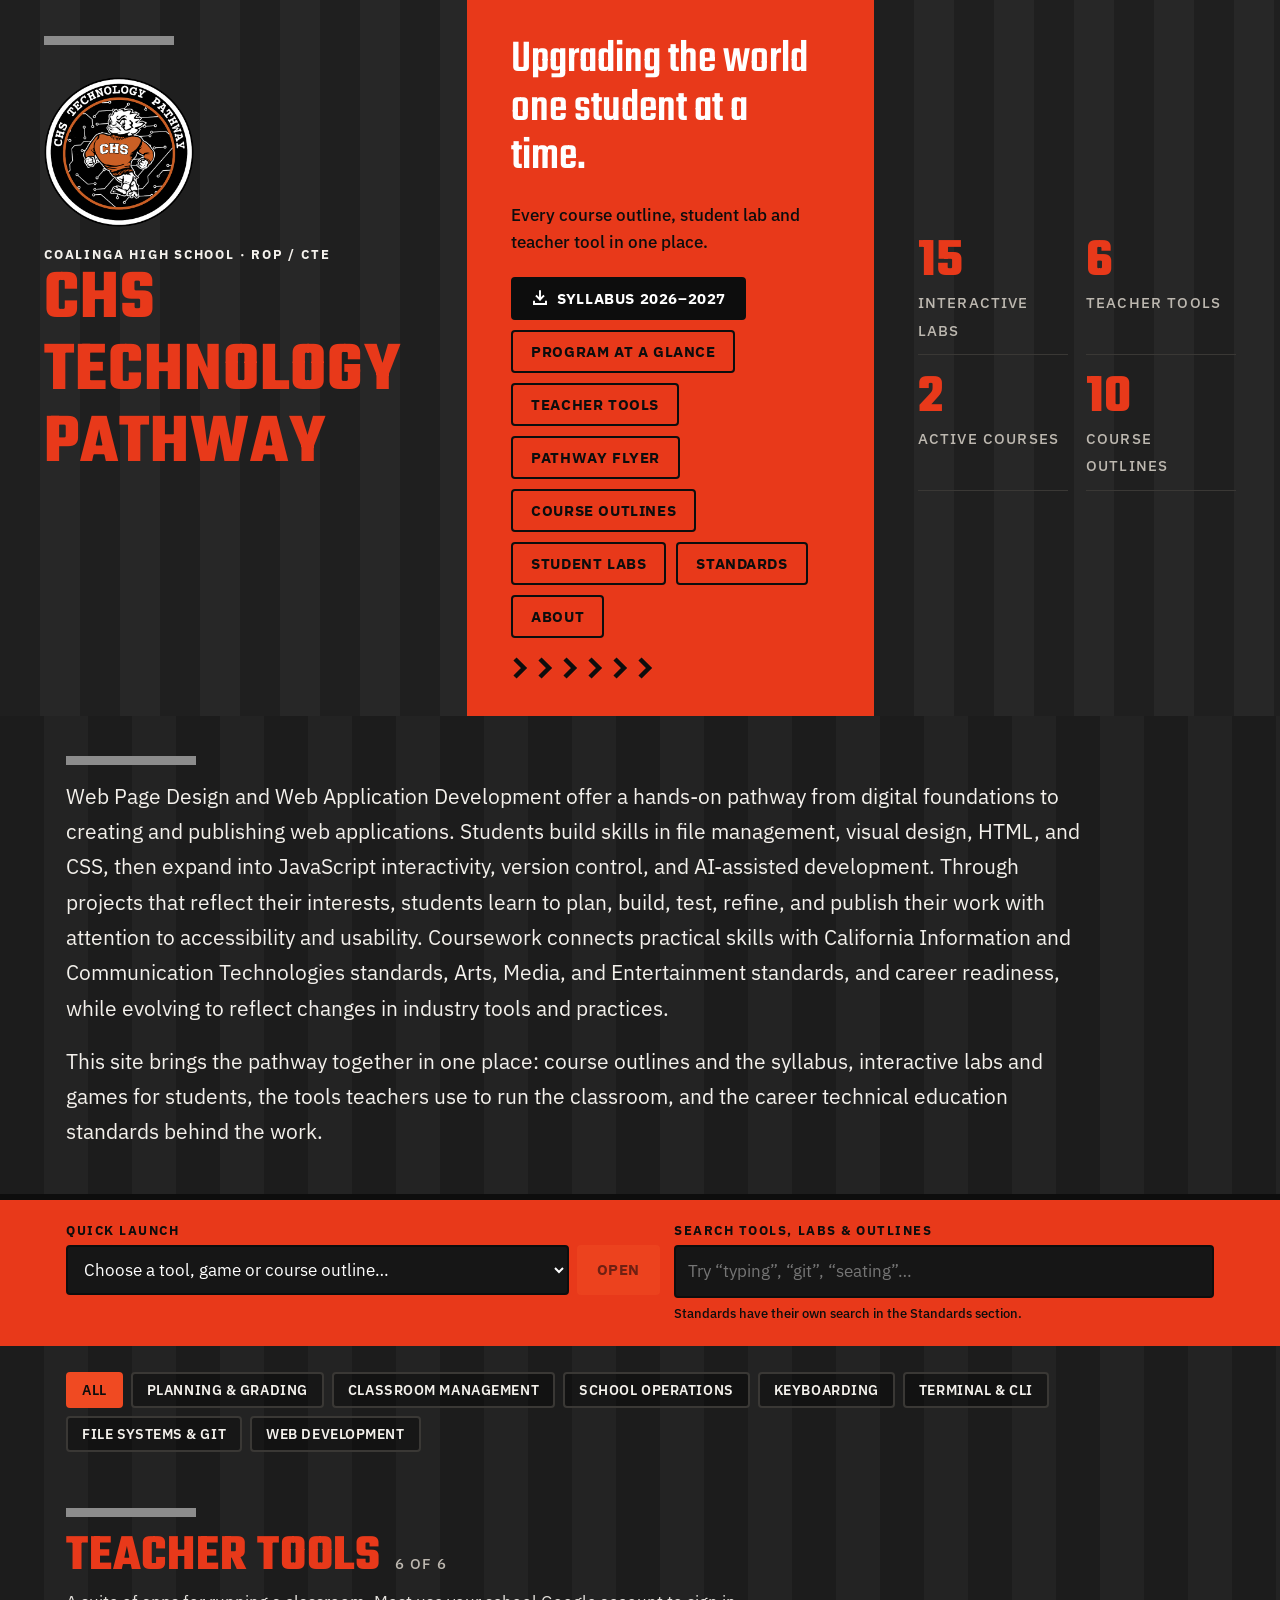
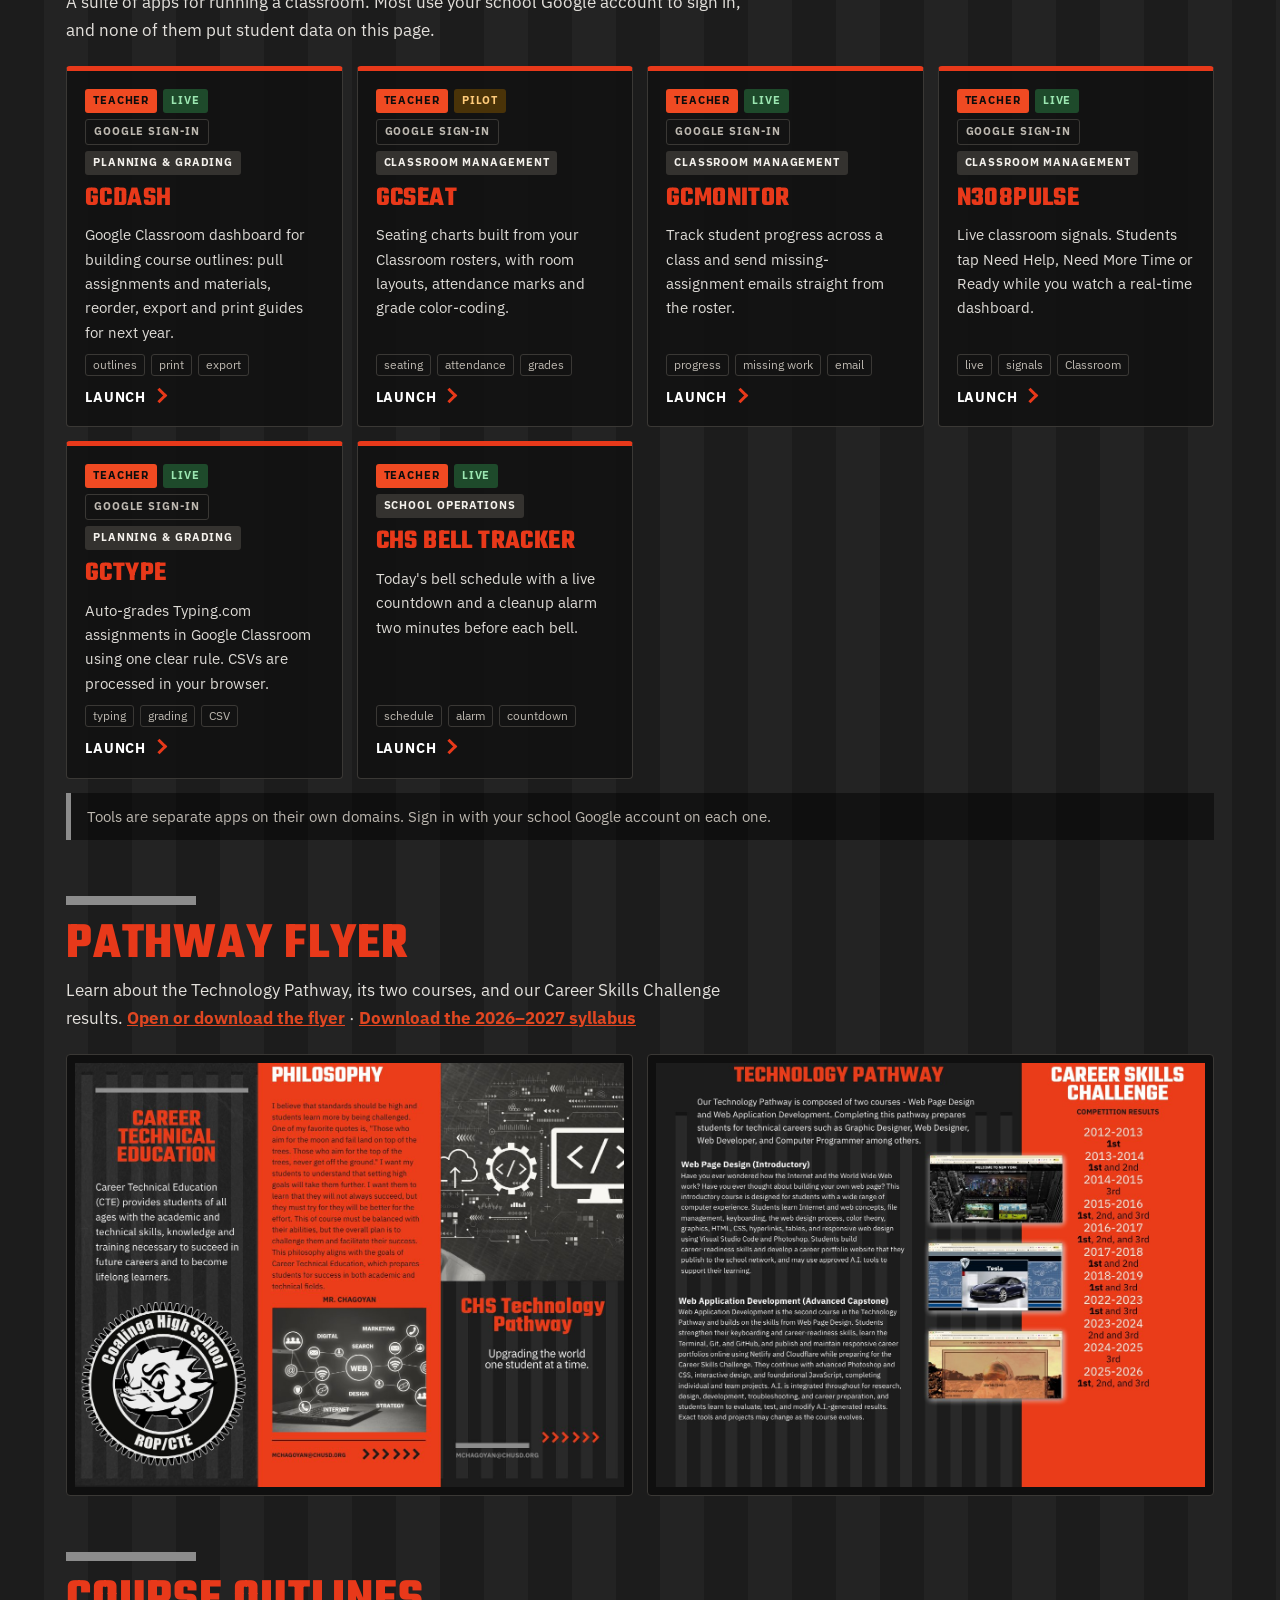
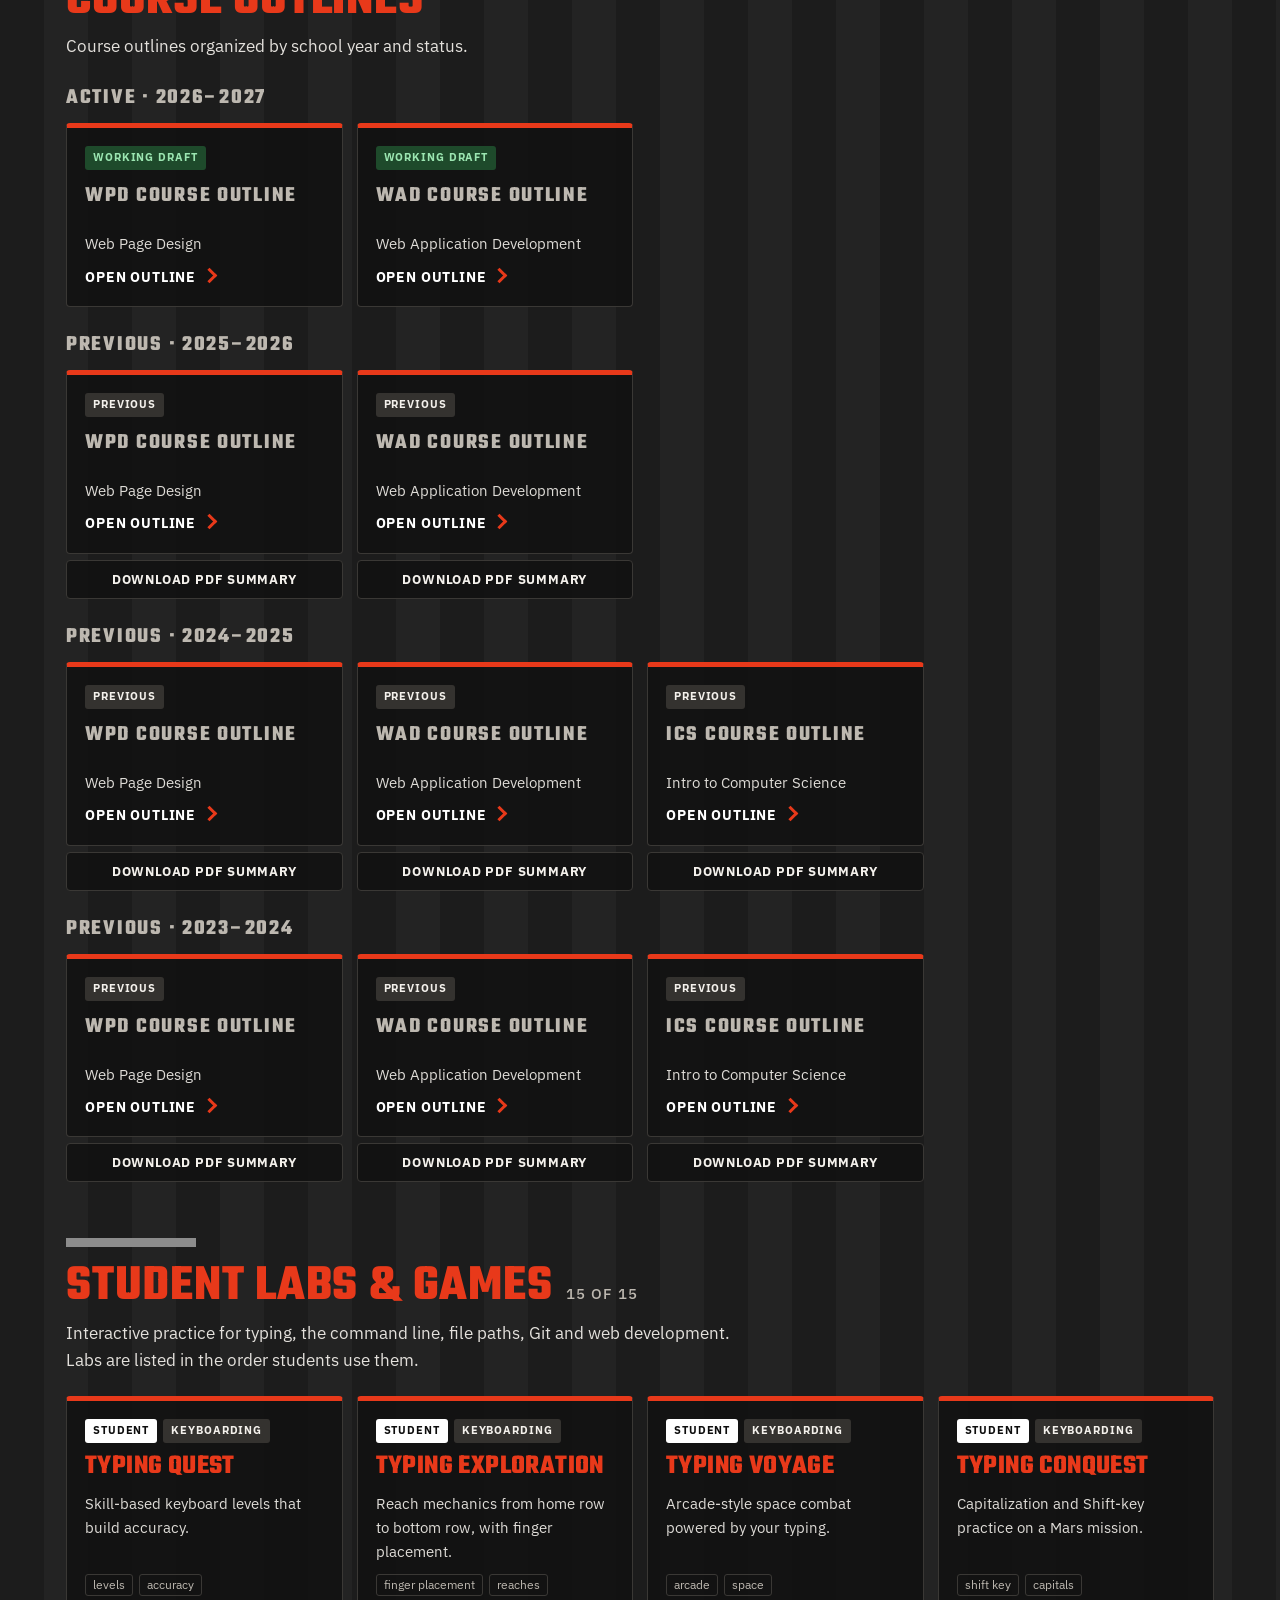
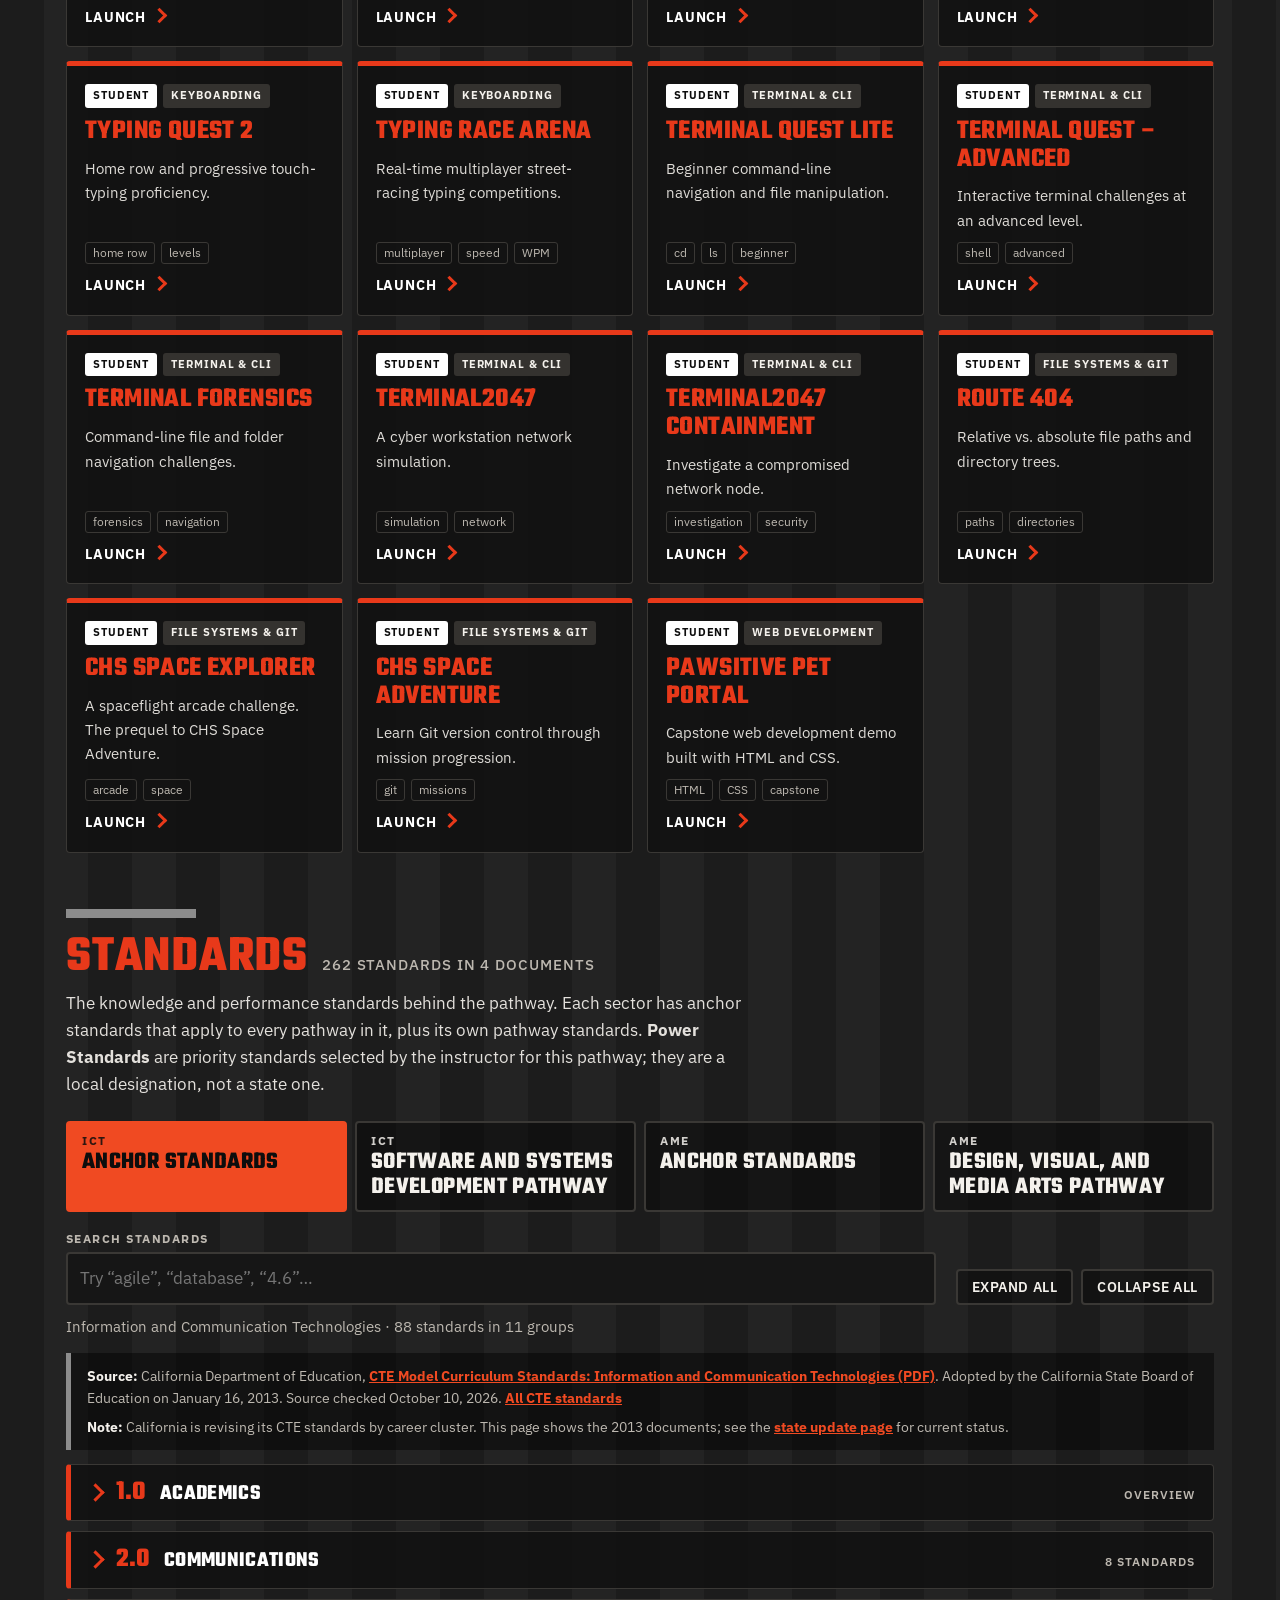
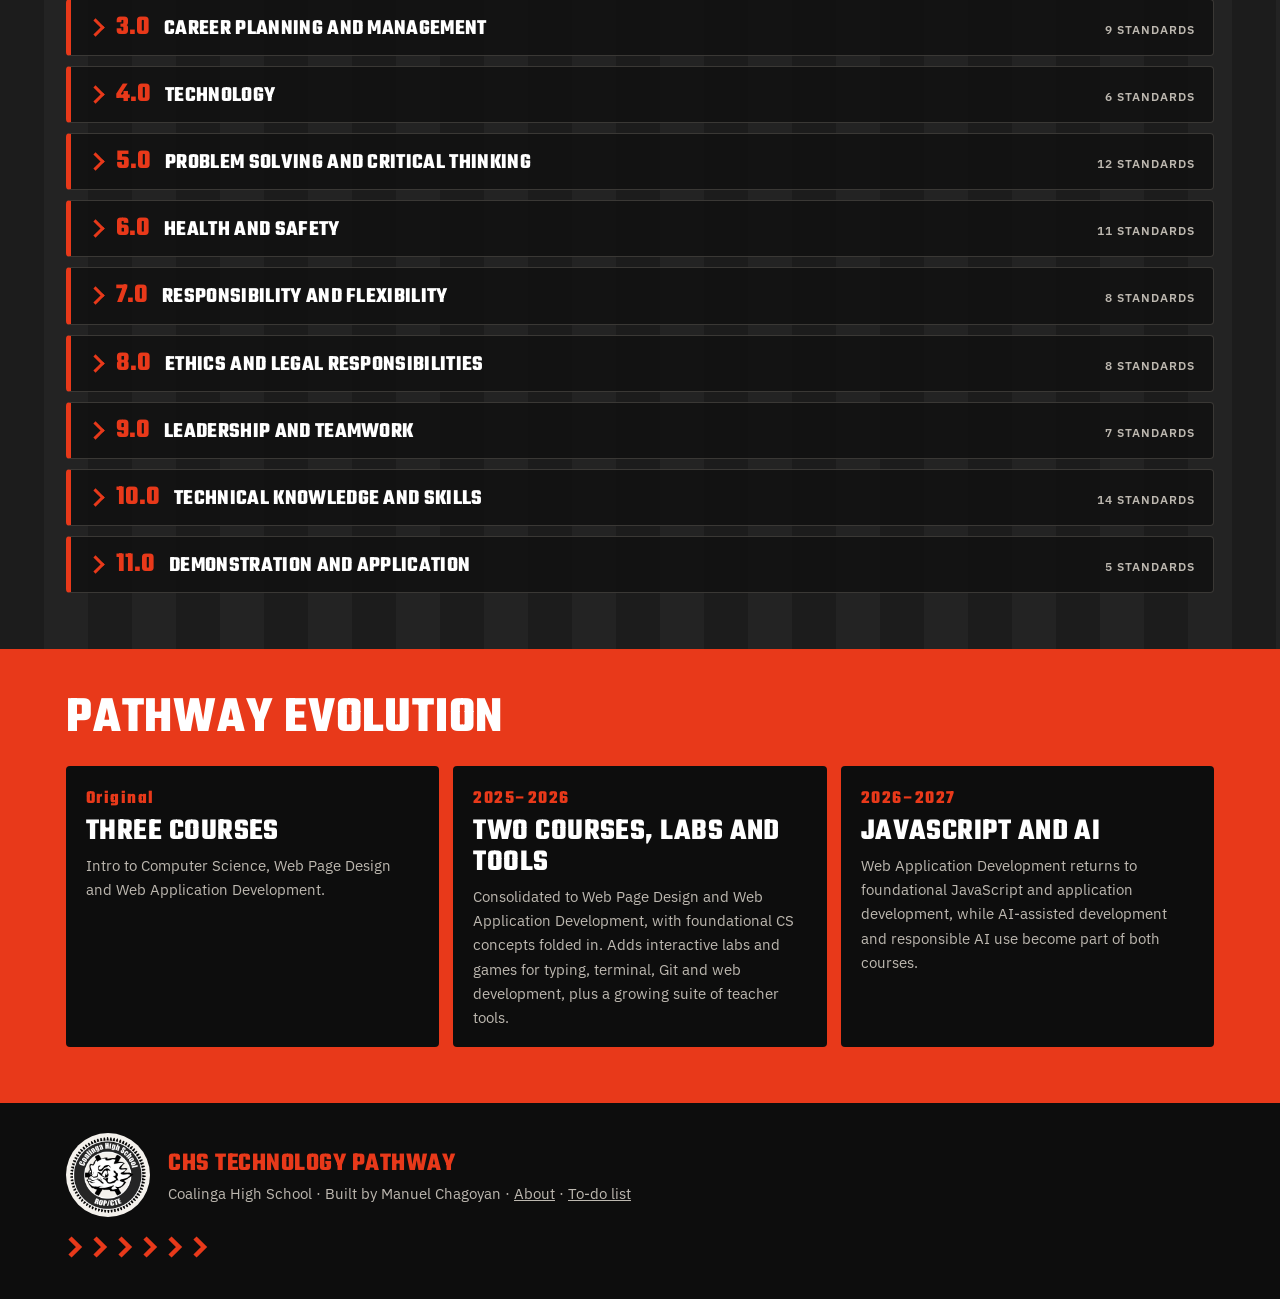
==== commit efd9aaea: "Add Program at a Glance page, keep the site out of search results, fix lab links - New program-at-a-" ====
--- a/index.html
+++ b/index.html
@@ -6,6 +6,7 @@
 <title>CHS Technology Pathway Hub</title>
 <meta name="description" content="Course outlines, student labs and teacher tools for the Coalinga High School CTE Technology Pathway.">
 <meta name="theme-color" content="#E8391A">
+<meta name="robots" content="noindex">
 <link rel="icon" type="image/png" href="favicon.png">
 <link rel="apple-touch-icon" href="apple-touch-icon.png">
 <meta property="og:image" content="https://chstechnologypathway.netlify.app/logo.png">
@@ -141,6 +142,8 @@
 @media(max-width:559px){.foot-seal{flex-direction:column;text-align:center}footer .chevrons{margin-left:auto;margin-right:auto}}
 footer b{font:700 1.6rem var(--head);color:var(--red);text-transform:uppercase;letter-spacing:.02em;display:block}
 
+.foot-link{background:none;border:0;padding:0;font:inherit;color:inherit;text-decoration:underline;cursor:pointer}
+.foot-link:focus-visible{outline:3px solid var(--ink);outline-offset:3px}
 /* TO-DO PANEL */
 .todo{width:min(640px,calc(100vw - 32px));max-height:calc(100vh - 32px);overflow:auto;margin:auto;padding:0;color-scheme:dark;background:#121212;color:var(--ink);border:1px solid var(--line);border-top:5px solid var(--red);border-radius:4px}
 .todo::backdrop{background:rgba(0,0,0,.72)}
@@ -177,13 +180,13 @@
     <p>Every course outline, student lab and teacher tool in one place.</p>
     <div class="hero-actions">
       <a class="btn" href="CHS-Technology-Pathway-Syllabus-2026-2027.pdf" download><svg viewBox="0 0 24 24" width="18" height="18" aria-hidden="true" focusable="false"><path d="M12 3v11m0 0l-4.5-4.5M12 14l4.5-4.5M4 17v3h16v-3" fill="none" stroke="currentColor" stroke-width="2.6" stroke-linecap="square"/></svg>Syllabus 2026–2027</a>
+      <a class="btn ghost" href="program-at-a-glance.html">Program at a glance</a>
       <a class="btn ghost" href="#teacher">Teacher tools</a>
       <a class="btn ghost" href="#flyer">Pathway flyer</a>
       <a class="btn ghost" href="#outlines">Course outlines</a>
       <a class="btn ghost" href="#labs">Student labs</a>
       <a class="btn ghost" href="#standards">Standards</a>
       <a class="btn ghost" href="about.html">About</a>
-      <button class="btn ghost" type="button" id="todoBtn" aria-haspopup="dialog" aria-controls="todo">To-do</button>
     </div>
     <span class="chevrons dark" aria-hidden="true"></span>
   </div>
@@ -279,7 +282,7 @@
       <img class="seal" src="chs-rop-cte-logo.png" width="84" height="84" alt="Coalinga High School ROP/CTE seal">
       <div>
         <b>CHS Technology Pathway</b>
-        Coalinga High School &middot; Built by Manuel Chagoyan &middot; <a href="about.html">About</a>
+        Coalinga High School &middot; Built by Manuel Chagoyan &middot; <a href="about.html">About</a> &middot; <button class="foot-link" type="button" id="todoBtn" aria-haspopup="dialog" aria-controls="todo">To-do list</button>
       </div>
     </div>
     <span class="chevrons" aria-hidden="true"></span>
@@ -309,15 +312,15 @@
     {n:"Typing Exploration", u:"https://typingexploration.lovable.app", d:"Reach mechanics from home row to bottom row, with finger placement.", c:"Keyboarding", tags:["finger placement","reaches"]},
     {n:"Typing Voyage", u:"https://typingvoyage.lovable.app", d:"Arcade-style space combat powered by your typing.", c:"Keyboarding", tags:["arcade","space"]},
     {n:"Typing Conquest", u:"https://typingconquest.lovable.app", d:"Capitalization and Shift-key practice on a Mars mission.", c:"Keyboarding", tags:["shift key","capitals"]},
-    {n:"Typing Quest 2", u:"https://typingquest2.lovable.app", d:"Home row and progressive touch-typing mastery.", c:"Keyboarding", tags:["home row","levels"]},
+    {n:"Typing Quest 2", u:"https://typingquest2.lovable.app", d:"Home row and progressive touch-typing proficiency.", c:"Keyboarding", tags:["home row","levels"]},
     {n:"Typing Race Arena", u:"https://typingracearena.lovable.app", d:"Real-time multiplayer street-racing typing competitions.", c:"Keyboarding", tags:["multiplayer","speed","WPM"]},
     {n:"Terminal Quest Lite", u:"https://terminal-quest-lite.lovable.app", d:"Beginner command-line navigation and file manipulation.", c:"Terminal & CLI", tags:["cd","ls","beginner"]},
-    {n:"Terminal Quest – Advanced", u:"https://shellquest.lovable.app", d:"Interactive terminal challenges at an advanced level.", c:"Terminal & CLI", tags:["shell","advanced"]},
+    {n:"Terminal Quest – Advanced", u:"https://terminal-quest-advanced.lovable.app", d:"Interactive terminal challenges at an advanced level.", c:"Terminal & CLI", tags:["shell","advanced"]},
     {n:"Terminal Forensics", u:"https://terminalforensics.lovable.app", d:"Command-line file and folder navigation challenges.", c:"Terminal & CLI", tags:["forensics","navigation"]},
     {n:"Terminal2047", u:"https://terminal2047.lovable.app", d:"A cyber workstation network simulation.", c:"Terminal & CLI", tags:["simulation","network"]},
     {n:"Terminal2047 Containment", u:"https://terminal2047containment.lovable.app", d:"Investigate a compromised network node.", c:"Terminal & CLI", tags:["investigation","security"]},
-    {n:"Route 404", u:"https://pathrout404.lovable.app", d:"Relative vs. absolute file paths and directory trees.", c:"File Systems & Git", tags:["paths","directories"]},
-    {n:"CHS Space Explorer", u:"https://chsspaceexplorer.lovable.app", d:"A spaceflight arcade challenge.", c:"File Systems & Git", tags:["arcade","space"]},
+    {n:"Route 404", u:"https://pathroute404.lovable.app", d:"Relative vs. absolute file paths and directory trees.", c:"File Systems & Git", tags:["paths","directories"]},
+    {n:"CHS Space Explorer", u:"https://chsspaceexplorer.lovable.app", d:"A spaceflight arcade challenge. The prequel to CHS Space Adventure.", c:"File Systems & Git", tags:["arcade","space"]},
     {n:"CHS Space Adventure", u:"https://chsspaceadventure.lovable.app", d:"Learn Git version control through mission progression.", c:"File Systems & Git", tags:["git","missions"]},
     {n:"Pawsitive Pet Portal", u:"https://petstorechs.lovable.app", d:"Capstone web development demo built with HTML and CSS.", c:"Web Development", tags:["HTML","CSS","capstone"]}
   ];
@@ -447,7 +450,8 @@
 
   function show(data, modified){
     body.textContent = "";
-    var updated = when(data.last_updated) || when(modified);
+    // Drive's save time is always right; last_updated is typed by whoever wrote the file.
+    var updated = when(modified) || when(data.last_updated);
     if(updated){
       var p = document.createElement("p"); p.className = "todo-updated"; p.textContent = "Updated "+updated;
       body.appendChild(p);
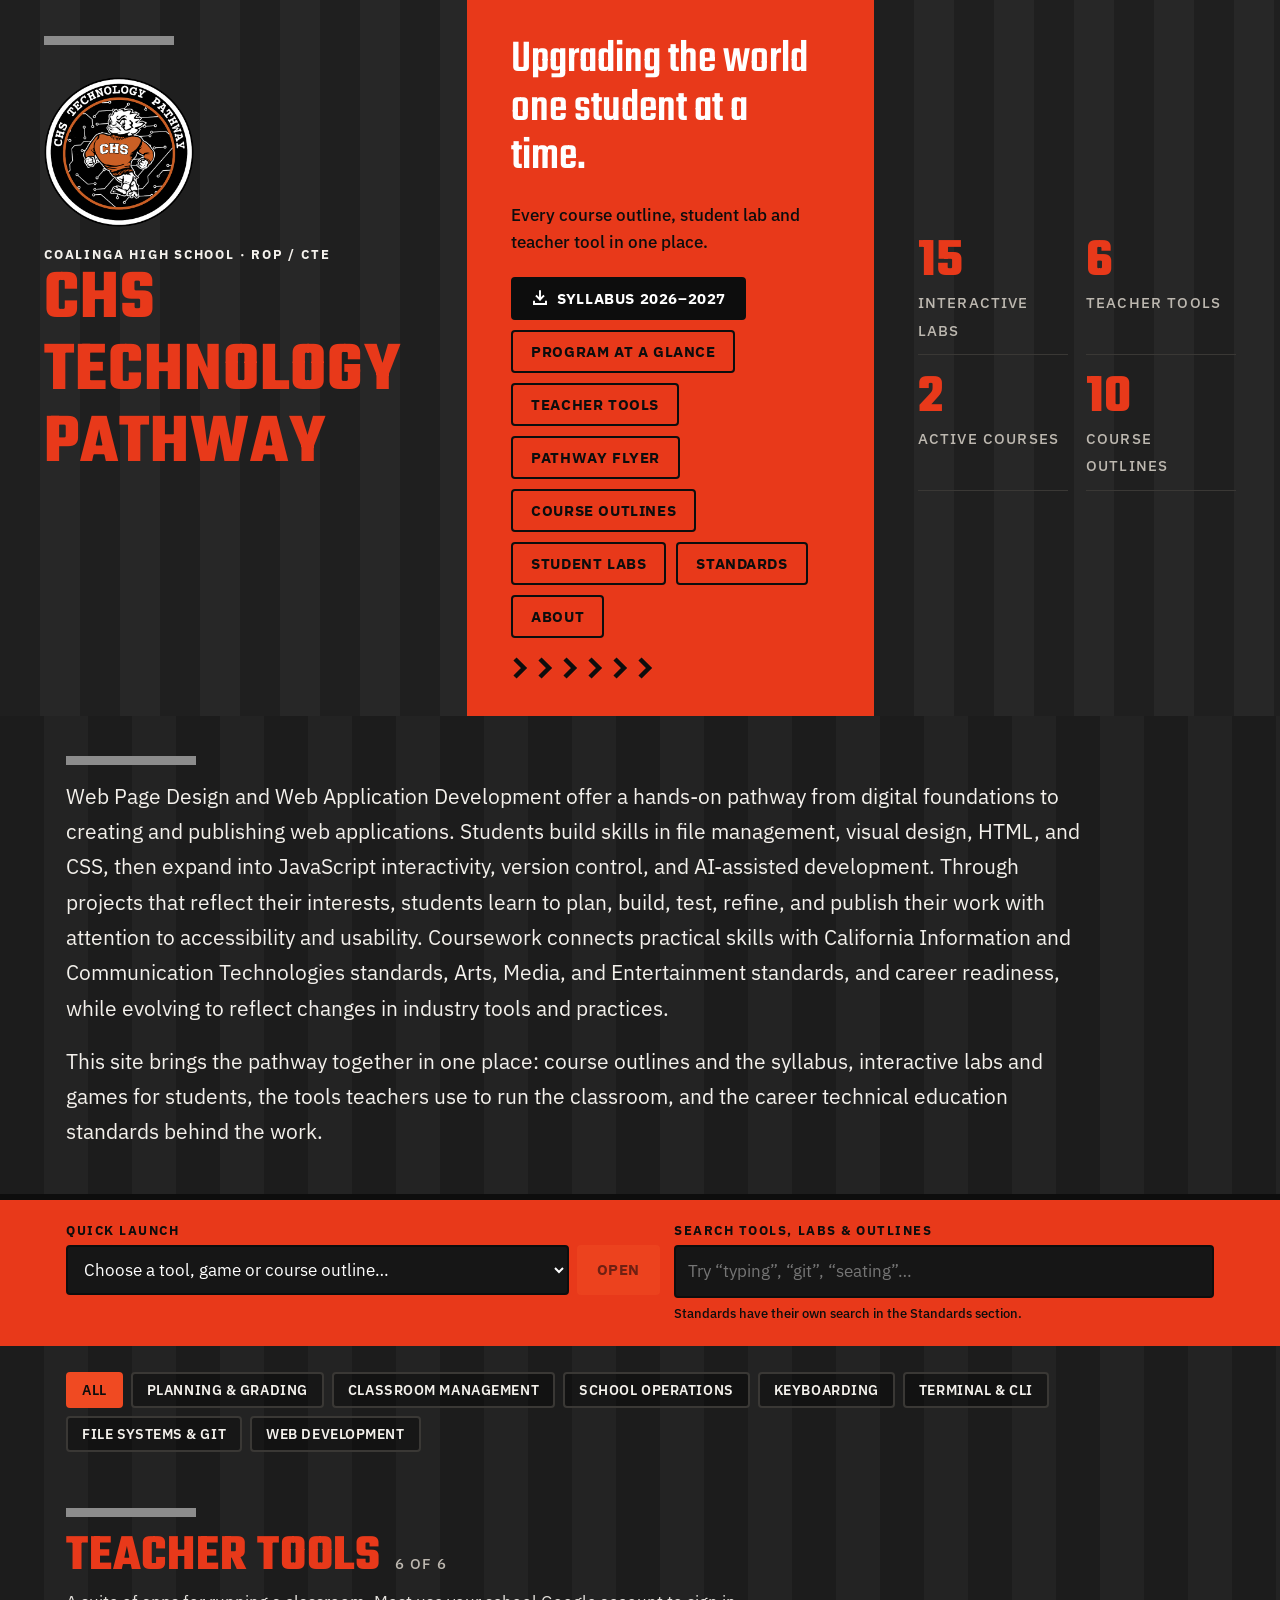
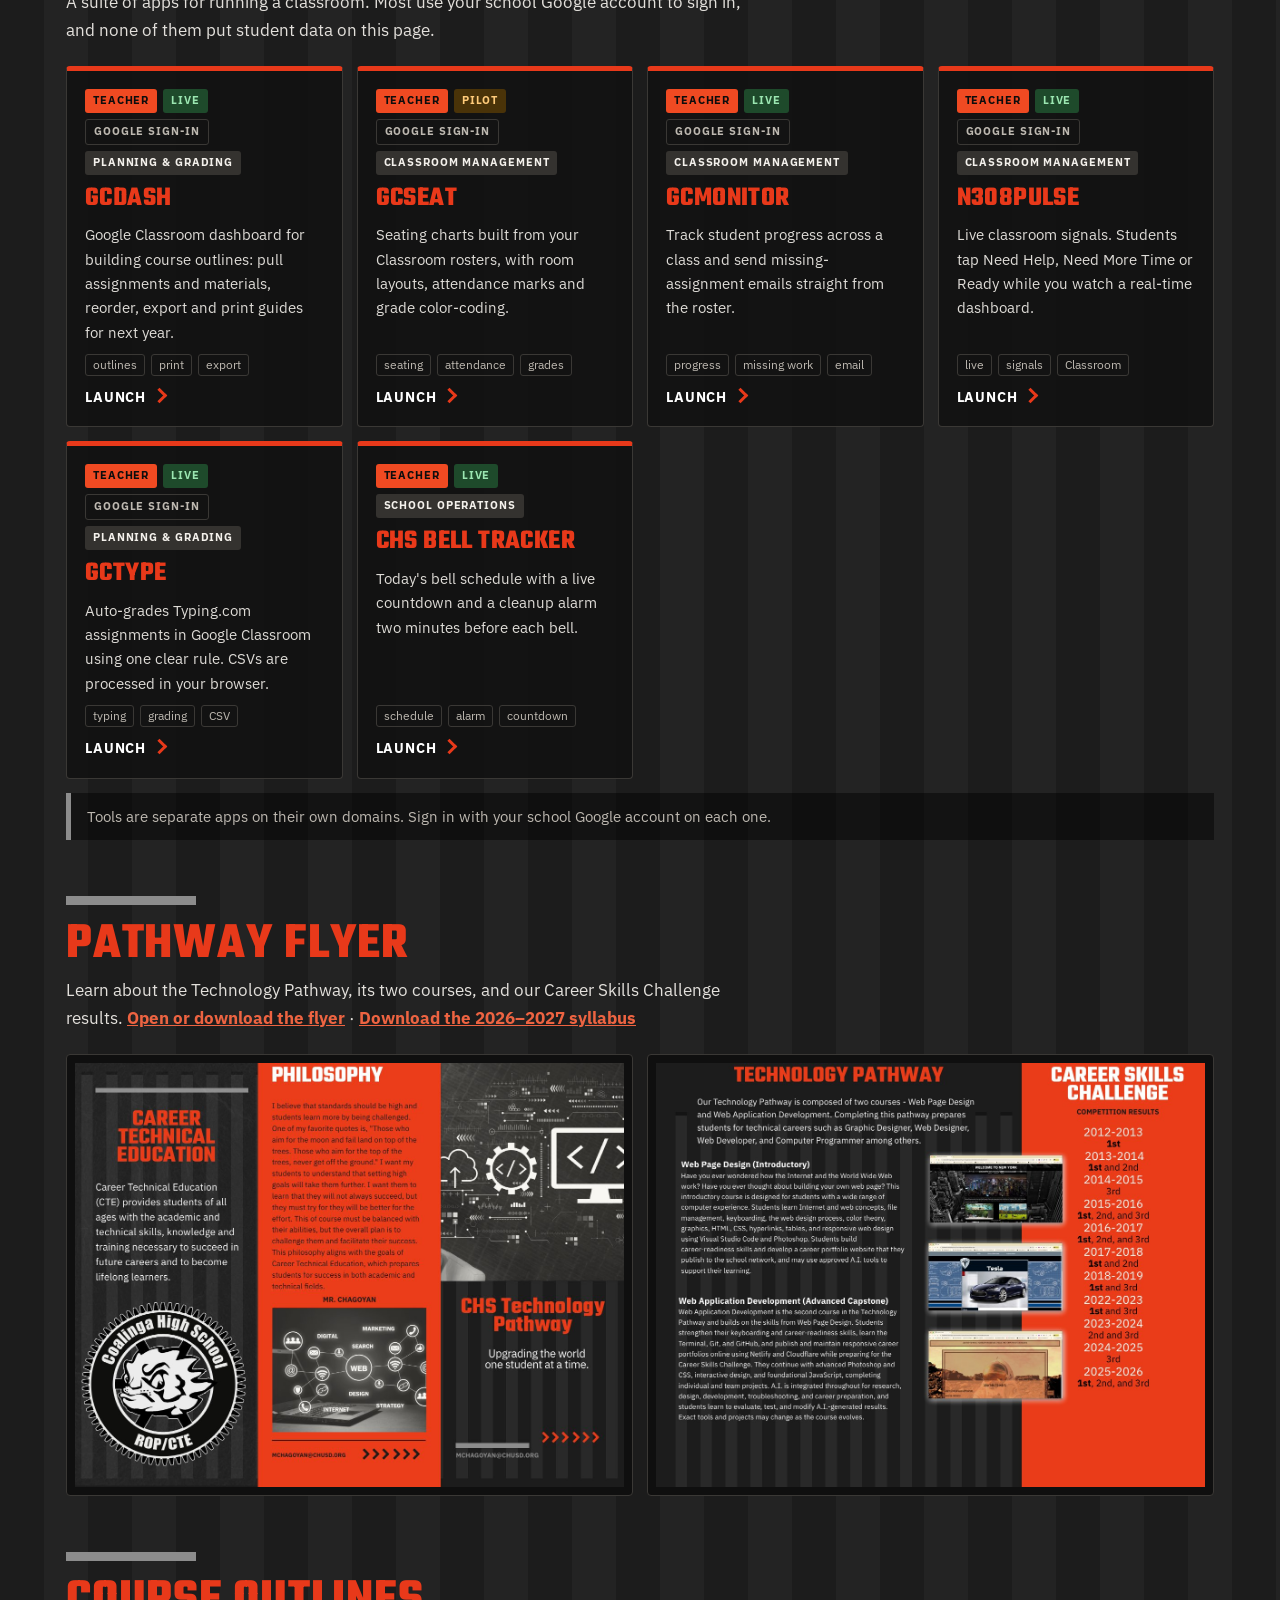
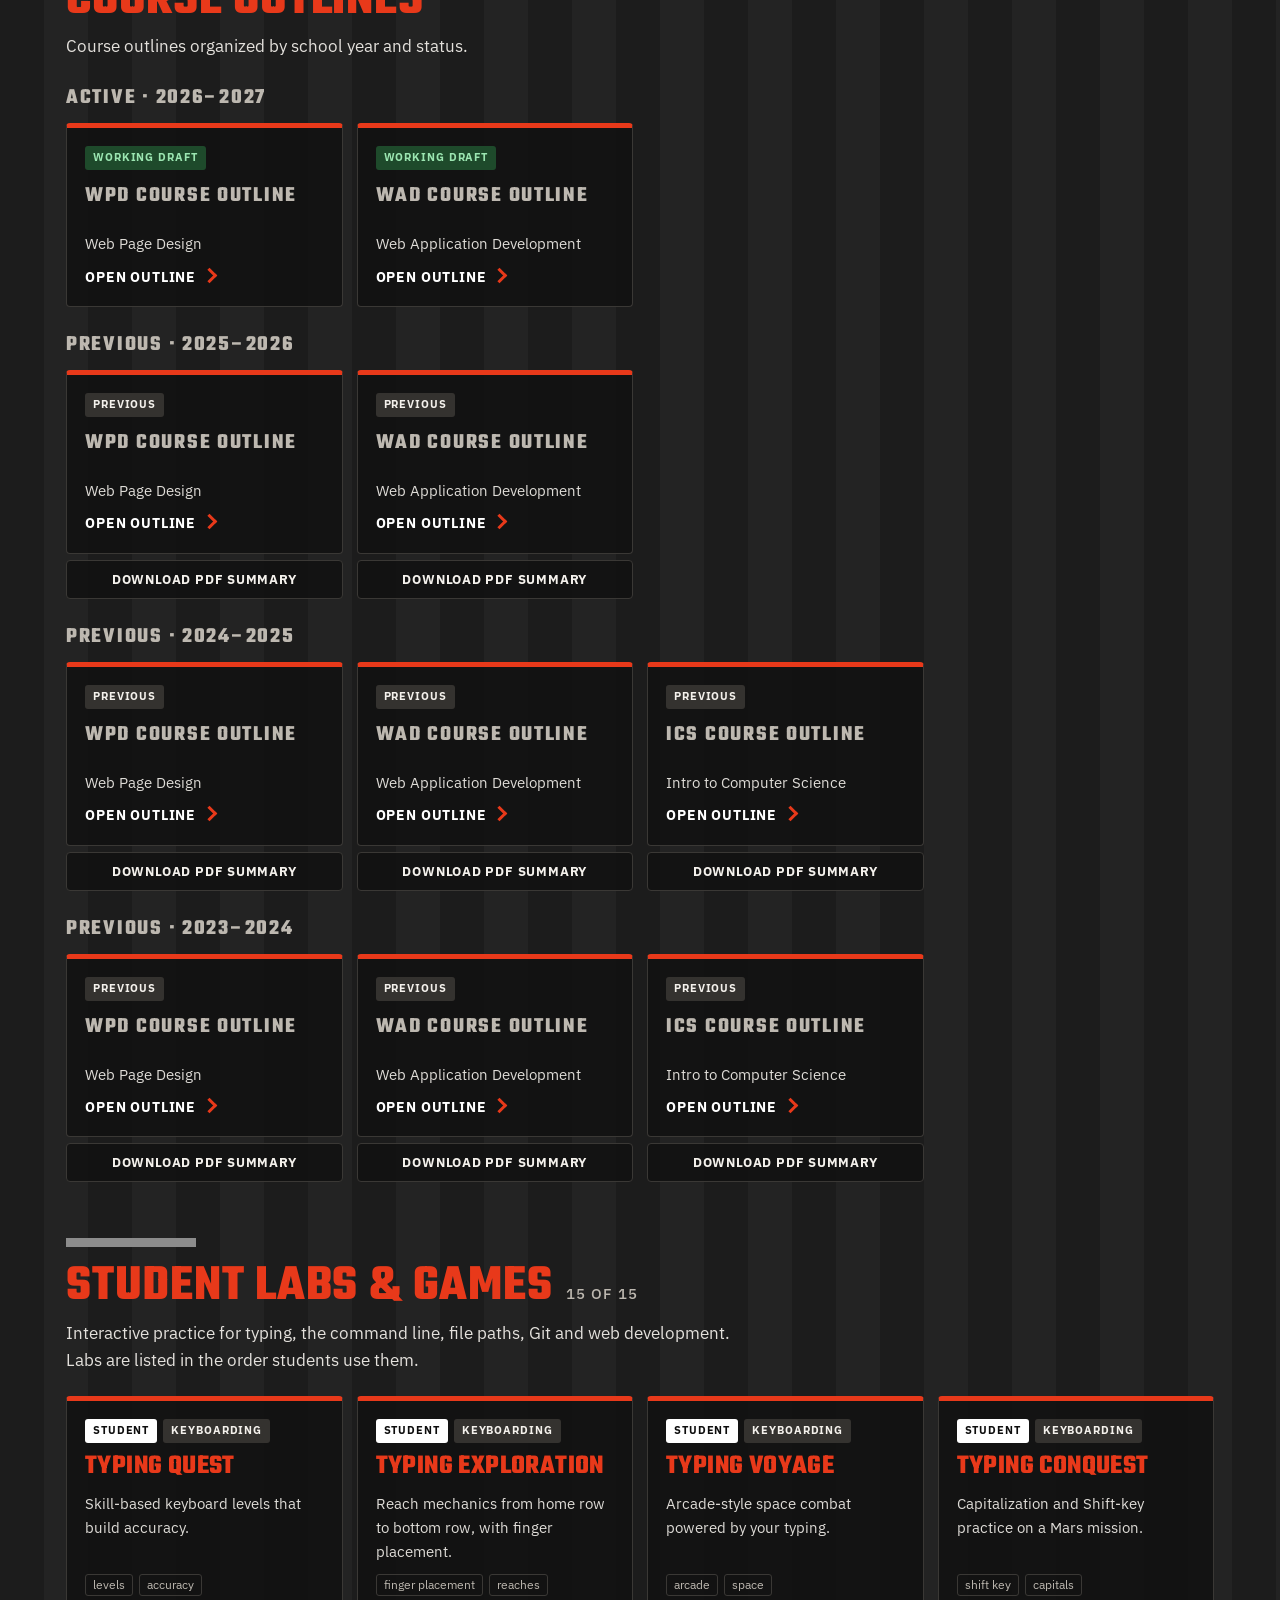
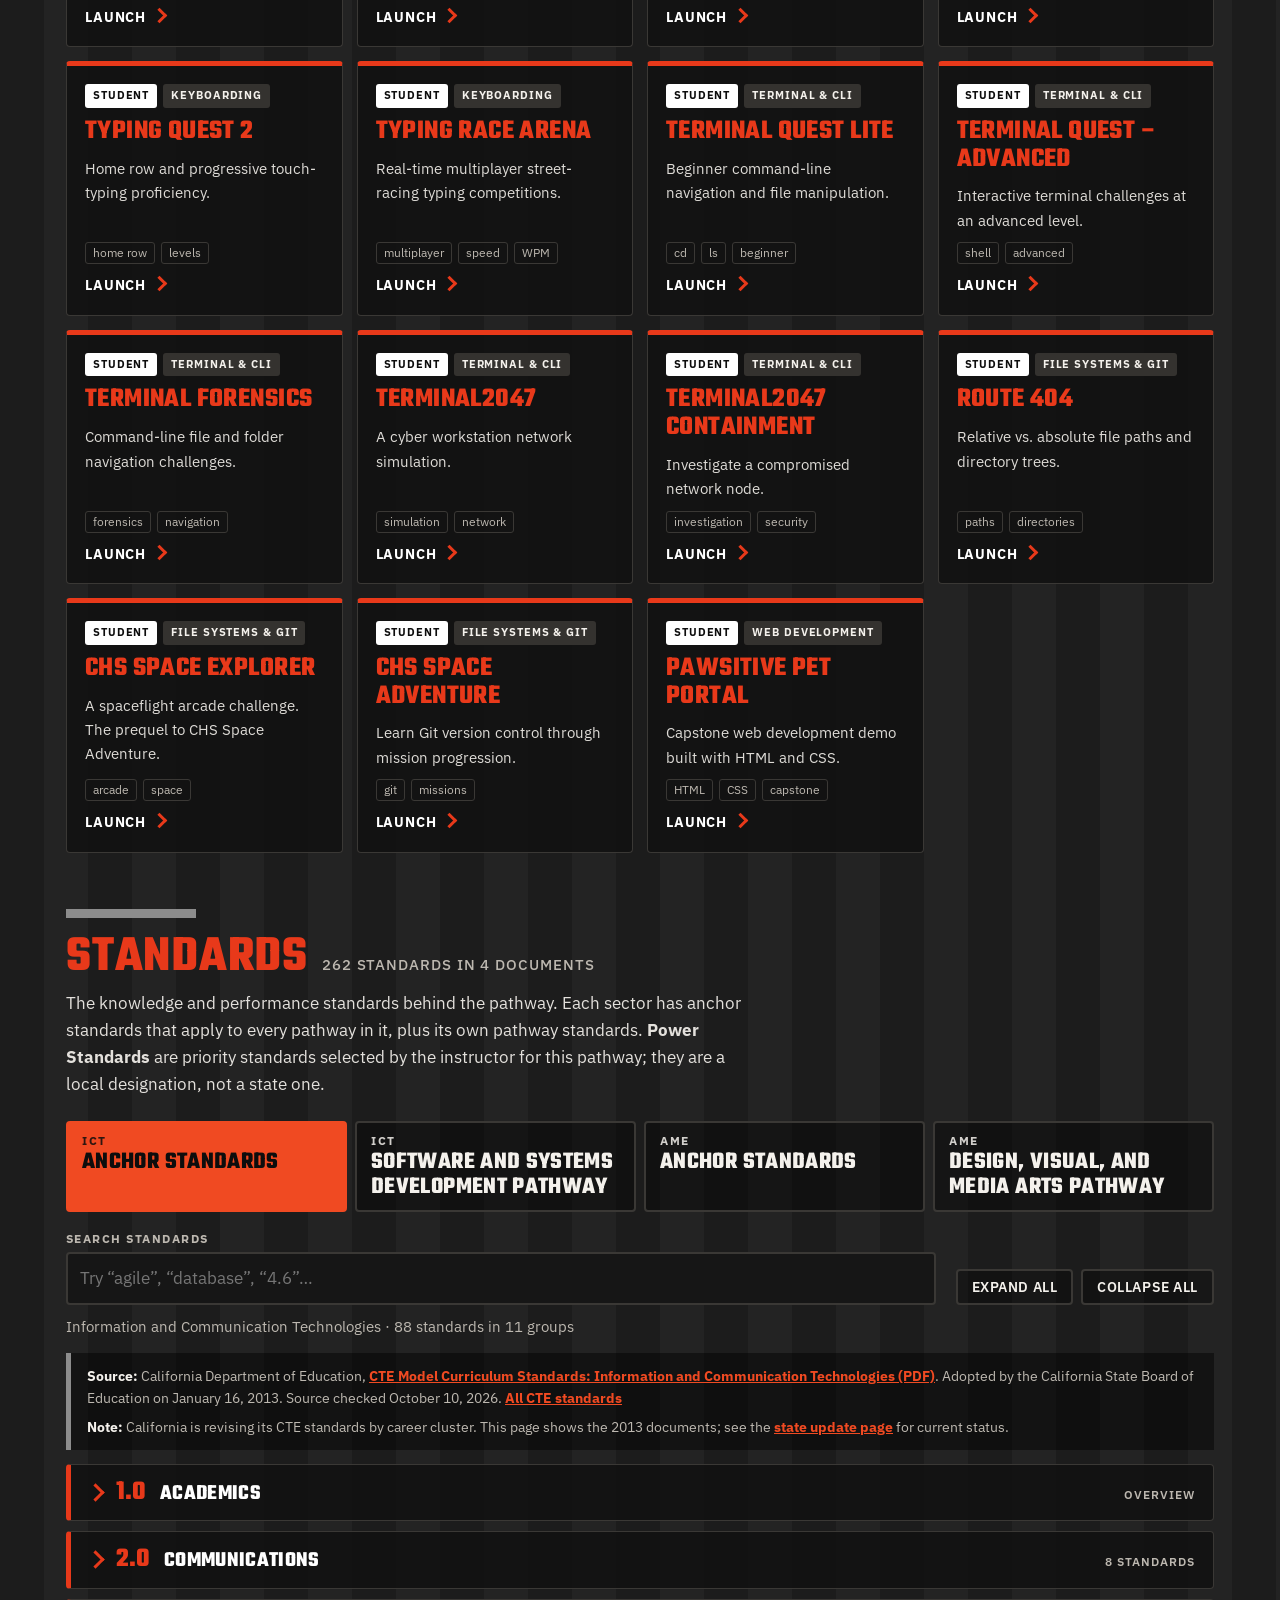
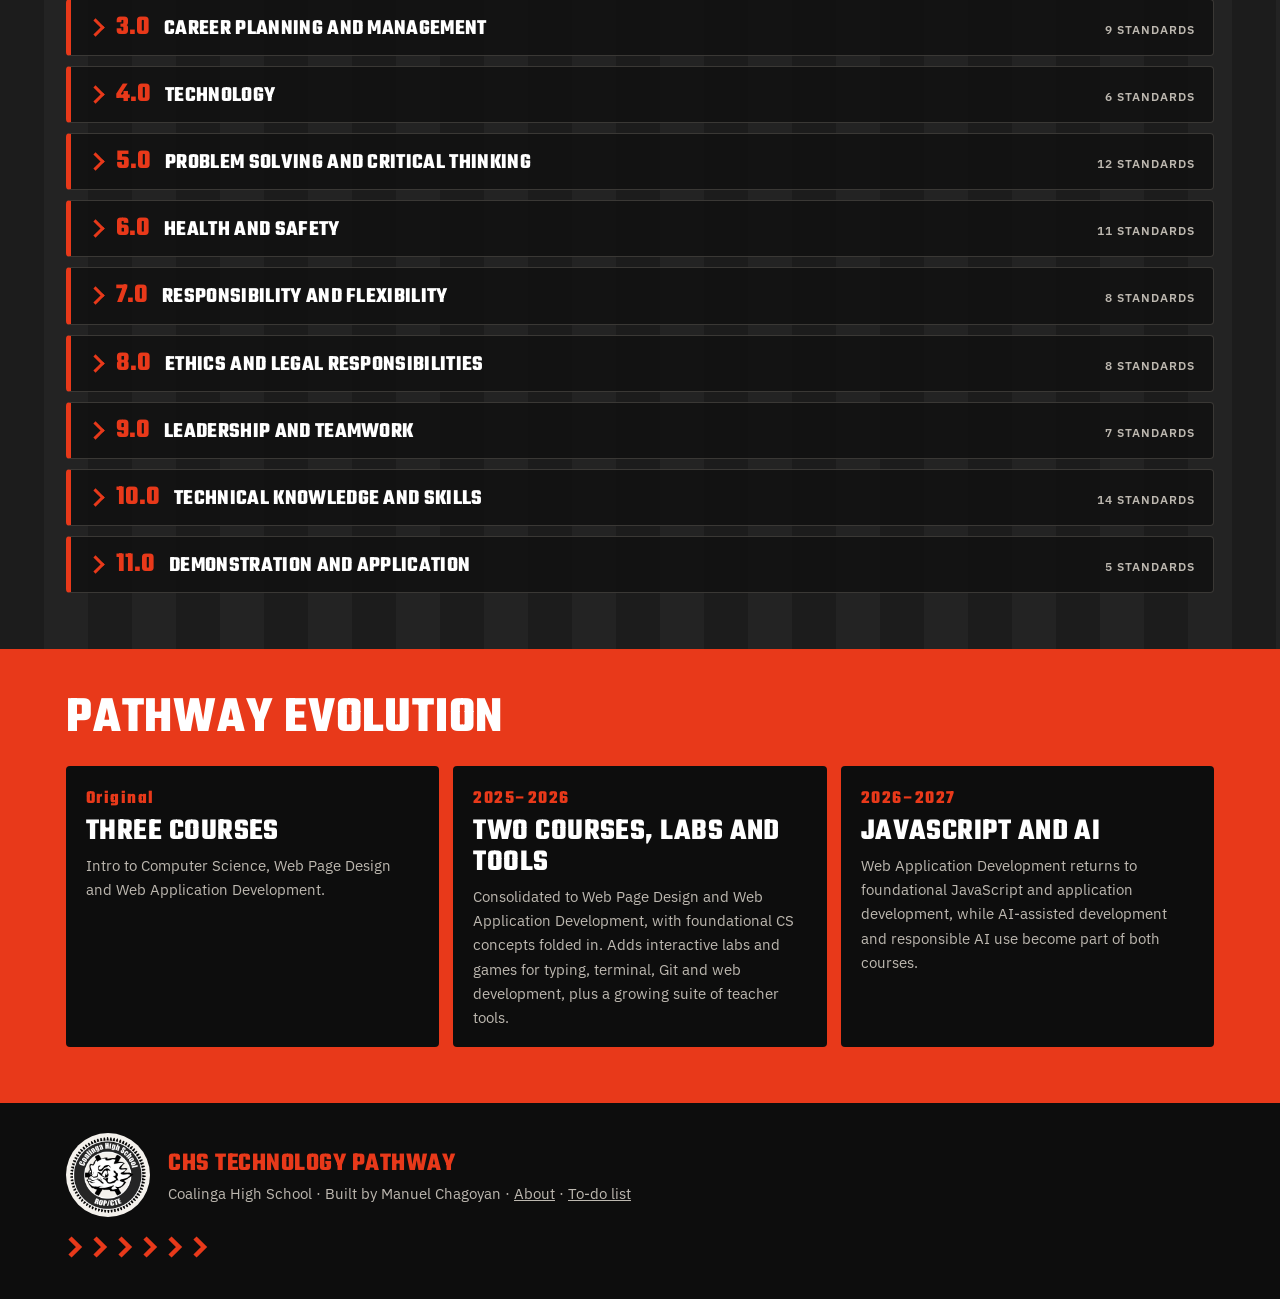
==== commit a0afa252: "Accessibility fixes from the WCAG 2.2 AA pass - Small orange text on dark (Program at a Glance card " ====
--- a/index.html
+++ b/index.html
@@ -17,6 +17,7 @@
 :root{
   --red:#E8391A;          /* flyer orange-red */
   --btn:#F04A22;
+  --red-text:#FF6A45;     /* brand orange light enough for small text on dark (4.5:1) */
   --char:#1C1C1C;         /* flyer charcoal */
   --char2:#262626;
   --stripe:#232323;
@@ -96,7 +97,7 @@
 section h2{font-size:clamp(2.2rem,5vw,3.2rem);color:var(--red);display:flex;align-items:baseline;gap:14px;flex-wrap:wrap}
 section h2 small{font:500 .95rem var(--body);letter-spacing:.06em;text-transform:uppercase;color:var(--muted)}
 section>p.lead{margin:6px 0 22px;color:var(--ink);max-width:68ch;opacity:.92}
-section>p.lead a{color:var(--btn);font-weight:700}
+section>p.lead a{color:var(--red-text);font-weight:700}
 .grid{display:grid;gap:14px;grid-template-columns:repeat(auto-fill,minmax(270px,1fr))}
 .card{display:flex;flex-direction:column;gap:10px;background:rgba(18,18,18,.92);border:1px solid var(--line);border-top:5px solid var(--red);border-radius:4px;padding:18px;text-decoration:none;transition:transform .12s ease,background .12s}
 .card:hover{transform:translateY(-3px);background:#101010;border-color:var(--red)}
@@ -157,12 +158,18 @@
 .todo-list li{padding:8px 0;border-bottom:1px solid var(--line)}
 .todo-list li::marker{color:var(--red);font-weight:700}
 .todo-msg{margin:6px 0 0;color:var(--muted)}
+
+/* Keyboard skip link (same as Program at a Glance) and screen-reader-only text */
+.skip{position:absolute;left:-999px;top:8px;background:var(--ink);color:var(--on-red);padding:8px 12px;z-index:10}
+.skip:focus{left:8px}
+.sr-only{position:absolute;width:1px;height:1px;padding:0;margin:-1px;overflow:hidden;clip:rect(0,0,0,0);white-space:nowrap;border:0}
 [hidden]{display:none!important}
 @media(prefers-reduced-motion:reduce){.card{transition:none}html{scroll-behavior:auto}}
 </style>
 <link rel="stylesheet" href="standards.css">
 </head>
 <body>
+<a class="skip" href="#main">Skip to content</a>
 
 <header class="hero">
   <div class="panel-dark">
@@ -195,6 +202,8 @@
   </div>
 </header>
 
+<main id="main">
+
 <div class="intro">
   <div class="wrap">
     <span class="graybar" aria-hidden="true"></span>
@@ -210,7 +219,7 @@
         <label for="quick">Quick launch</label>
         <div class="row">
           <select id="quick"><option value="">Choose a tool, game or course outline&hellip;</option></select>
-          <button class="btn orange" id="quickGo" type="button">Open</button>
+          <button class="btn orange" id="quickGo" type="button">Open<span class="sr-only"> in a new tab</span></button>
         </div>
       </div>
       <div>
@@ -222,10 +231,11 @@
   </div>
 </div>
 
-<main class="wrap">
+<div class="wrap">
 
   <div class="chips" id="chips" role="group" aria-label="Filter by category"></div>
   <p class="note" id="filterNote" hidden>While a search or filter is on, the flyer, standards, and timeline are hidden. Clear it to bring them back. The standards have their own search inside the Standards section.</p>
+  <p class="sr-only" id="resultStatus" role="status"></p>
 
   <section id="teacher">
     <span class="graybar" aria-hidden="true"></span>
@@ -238,10 +248,10 @@
   <section id="flyer">
     <span class="graybar" aria-hidden="true"></span>
     <h2>Pathway Flyer</h2>
-    <p class="lead">Learn about the Technology Pathway, its two courses, and our Career Skills Challenge results. <a href="CHS-Technology-Pathway-Flyer.pdf" target="_blank" rel="noopener">Open or download the flyer</a> &middot; <a href="CHS-Technology-Pathway-Syllabus-2026-2027.pdf" download>Download the 2026&ndash;2027 syllabus</a></p>
+    <p class="lead">Learn about the Technology Pathway, its two courses, and our Career Skills Challenge results. <a href="CHS-Technology-Pathway-Flyer.pdf" target="_blank" rel="noopener">Open or download the flyer<span class="sr-only"> (opens in a new tab)</span></a> &middot; <a href="CHS-Technology-Pathway-Syllabus-2026-2027.pdf" download>Download the 2026&ndash;2027 syllabus</a></p>
     <div class="flyer">
-      <a href="CHS-Technology-Pathway-Flyer.pdf" target="_blank" rel="noopener" aria-label="Open the CHS Technology Pathway flyer (PDF)"><img src="flyer-1.jpg" alt="CHS Technology Pathway flyer, page 1: Career Technical Education, instructor philosophy, and contact information" loading="lazy"></a>
-      <a href="CHS-Technology-Pathway-Flyer.pdf" target="_blank" rel="noopener" aria-label="Open the CHS Technology Pathway flyer (PDF)"><img src="flyer-2.jpg" alt="CHS Technology Pathway flyer, page 2: Web Page Design and Web Application Development course descriptions and Career Skills Challenge competition results" loading="lazy"></a>
+      <a href="CHS-Technology-Pathway-Flyer.pdf" target="_blank" rel="noopener" aria-label="Open the CHS Technology Pathway flyer (PDF, opens in a new tab)"><img src="flyer-1.jpg" alt="CHS Technology Pathway flyer, page 1: Career Technical Education, instructor philosophy, and contact information" loading="lazy"></a>
+      <a href="CHS-Technology-Pathway-Flyer.pdf" target="_blank" rel="noopener" aria-label="Open the CHS Technology Pathway flyer (PDF, opens in a new tab)"><img src="flyer-2.jpg" alt="CHS Technology Pathway flyer, page 2: Web Page Design and Web Application Development course descriptions and Career Skills Challenge competition results" loading="lazy"></a>
     </div>
   </section>
 
@@ -263,7 +273,7 @@
 
 
   <div class="empty" id="empty" hidden>Nothing matches that search. Try a different word or clear the filter.</div>
-</main>
+</div>
 
 <section id="evolution" class="red-section">
   <div class="wrap">
@@ -275,6 +285,8 @@
     </div>
   </div>
 </section>
+
+</main>
 
 <footer>
   <div class="wrap">
@@ -393,7 +405,13 @@
       + '<div class="meta">'+badges+'</div>'
       + '<h3>'+esc(i.n)+'</h3><p>'+esc(i.d)+'</p>'
       + '<div class="tags">'+(i.tags||[]).map(function(t){return '<span>'+esc(t)+'</span>'}).join("")+'</div>'
-      + '<span class="go">Launch <i class="chev"></i></span></a>';
+      + '<span class="go">Launch <i class="chev"></i></span><span class="sr-only"> (opens in a new tab)</span></a>';
+  }
+  // Screen readers hear the new counts once typing pauses; the first render stays quiet.
+  var statusTimer, firstRender = true;
+  function announce(text){
+    clearTimeout(statusTimer);
+    statusTimer = setTimeout(function(){ $("resultStatus").textContent = text; }, 500);
   }
   function render(){
     var t = TOOLS.filter(match), l = LABS.filter(match);
@@ -403,12 +421,13 @@
     $("labCount").textContent = l.length+" of "+LABS.length;
     $("teacher").hidden = !t.length;
     $("labs").hidden = !l.length;
-    var showOutlines = state.cat==="All";
+    var showOutlines = state.cat==="All", outlineHits = 0;
     var og = OUTLINES.map(function(g){
       var items = g.items.filter(function(i){return !state.q || (i.n+" "+i.d+" "+g.g).toLowerCase().indexOf(state.q)>-1});
+      outlineHits += items.length;
       if(!items.length) return "";
       return '<div class="outline-group"><h3>'+esc(g.g)+'</h3><div class="grid">'
-        + items.map(function(i){var c='<a class="card" href="'+esc(i.u)+'" target="_blank" rel="noopener"><div class="meta"><span class="badge '+(i.s==="Active"||i.s==="Working Draft"?"live":"")+'">'+esc(i.s)+'</span></div><h3>'+esc(i.n)+'</h3><p>'+esc(i.d)+'</p><span class="go">Open outline <i class="chev"></i></span></a>';
+        + items.map(function(i){var c='<a class="card" href="'+esc(i.u)+'" target="_blank" rel="noopener"><div class="meta"><span class="badge '+(i.s==="Active"||i.s==="Working Draft"?"live":"")+'">'+esc(i.s)+'</span></div><h3>'+esc(i.n)+'</h3><p>'+esc(i.d)+'</p><span class="go">Open outline <i class="chev"></i></span><span class="sr-only"> (opens in a new tab)</span></a>';
           return i.p ? '<div class="card-wrap">'+c+'<a class="pdf-link" href="'+esc(i.p)+'" download>Download PDF summary</a></div>' : c}).join("")
         + '</div></div>';
     }).join("");
@@ -419,6 +438,10 @@
     var stdSec = $("standards"); if(stdSec) stdSec.hidden = state.cat!=="All" || !!state.q;
     $("filterNote").hidden = !(state.q || state.cat!=="All");
     $("empty").hidden = !!(t.length || l.length || (showOutlines && og));
+    if(firstRender){ firstRender = false; return; }
+    var parts = [t.length+" of "+TOOLS.length+" teacher tools", l.length+" of "+LABS.length+" labs"];
+    if(showOutlines) parts.push(outlineHits+" course outlines");
+    announce($("empty").hidden ? "Showing "+parts.join(", ")+"." : "Nothing matches that search.");
   }
   render();
 })();
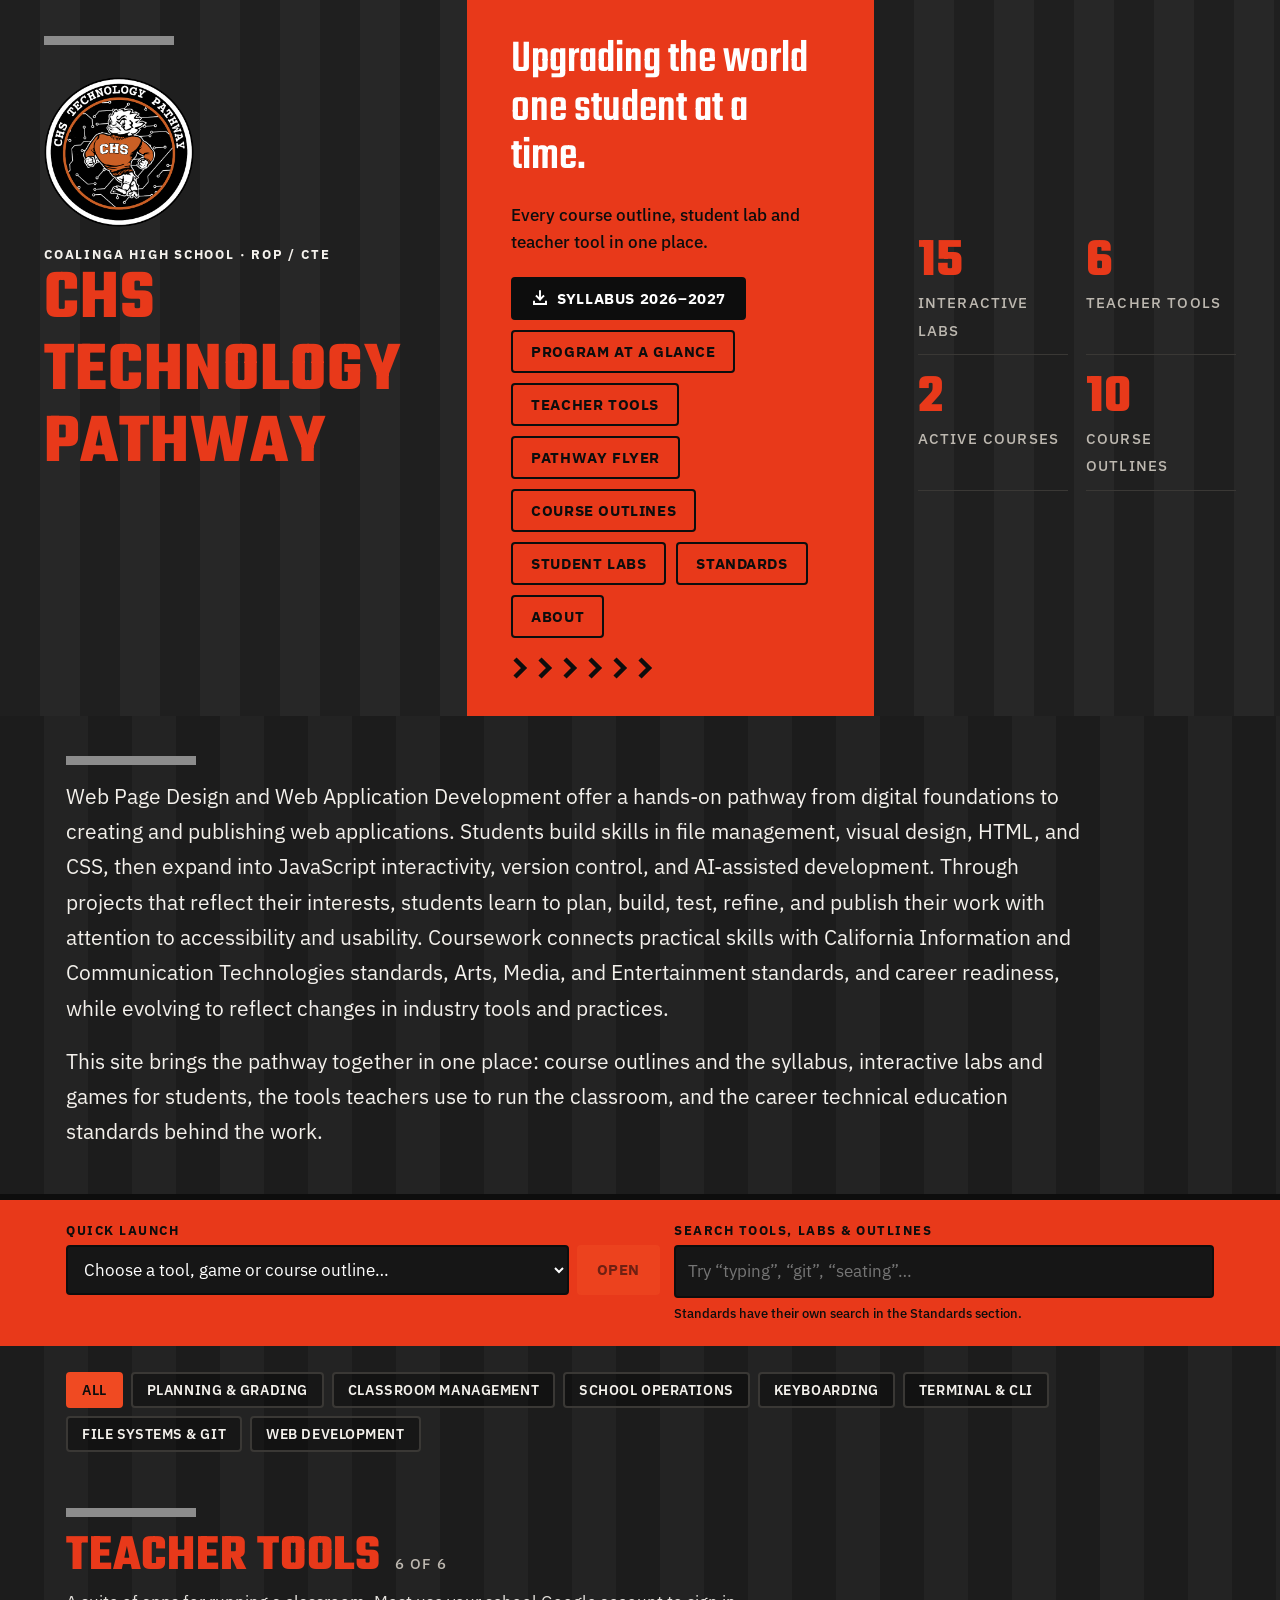
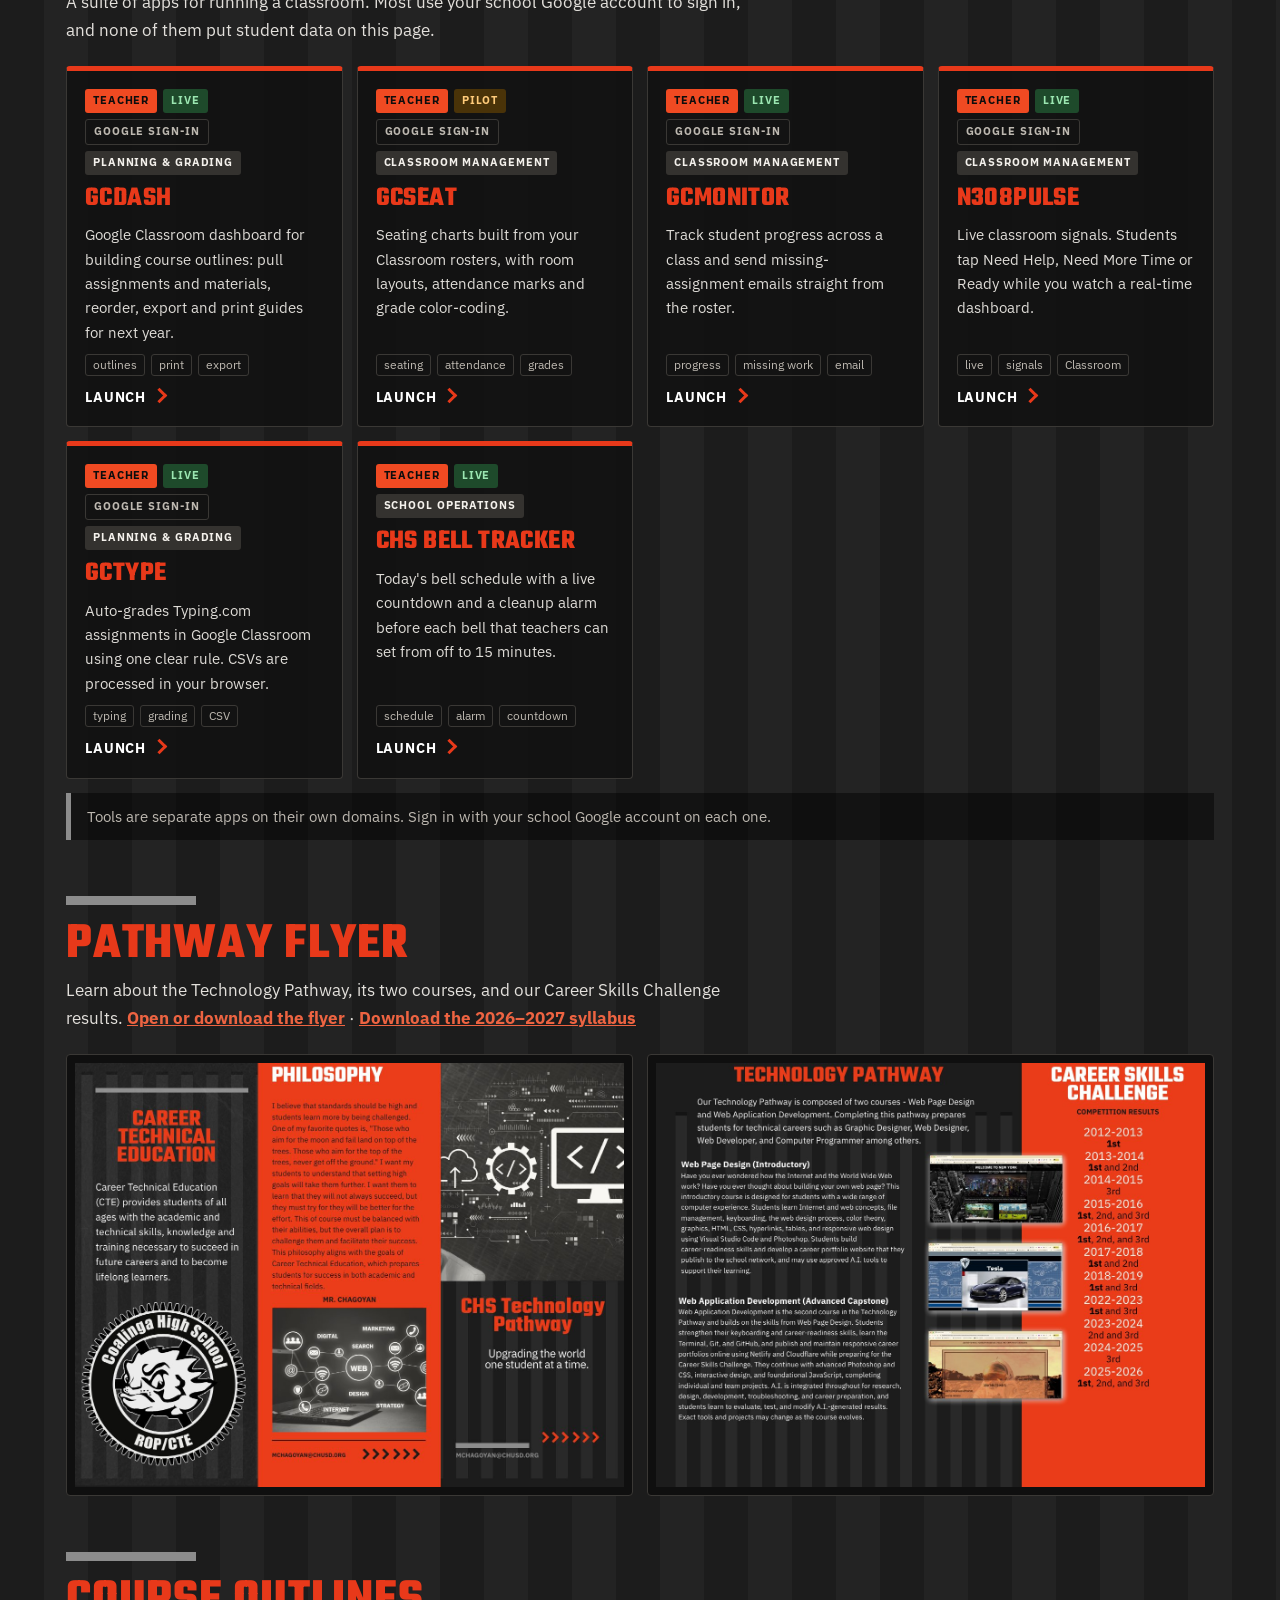
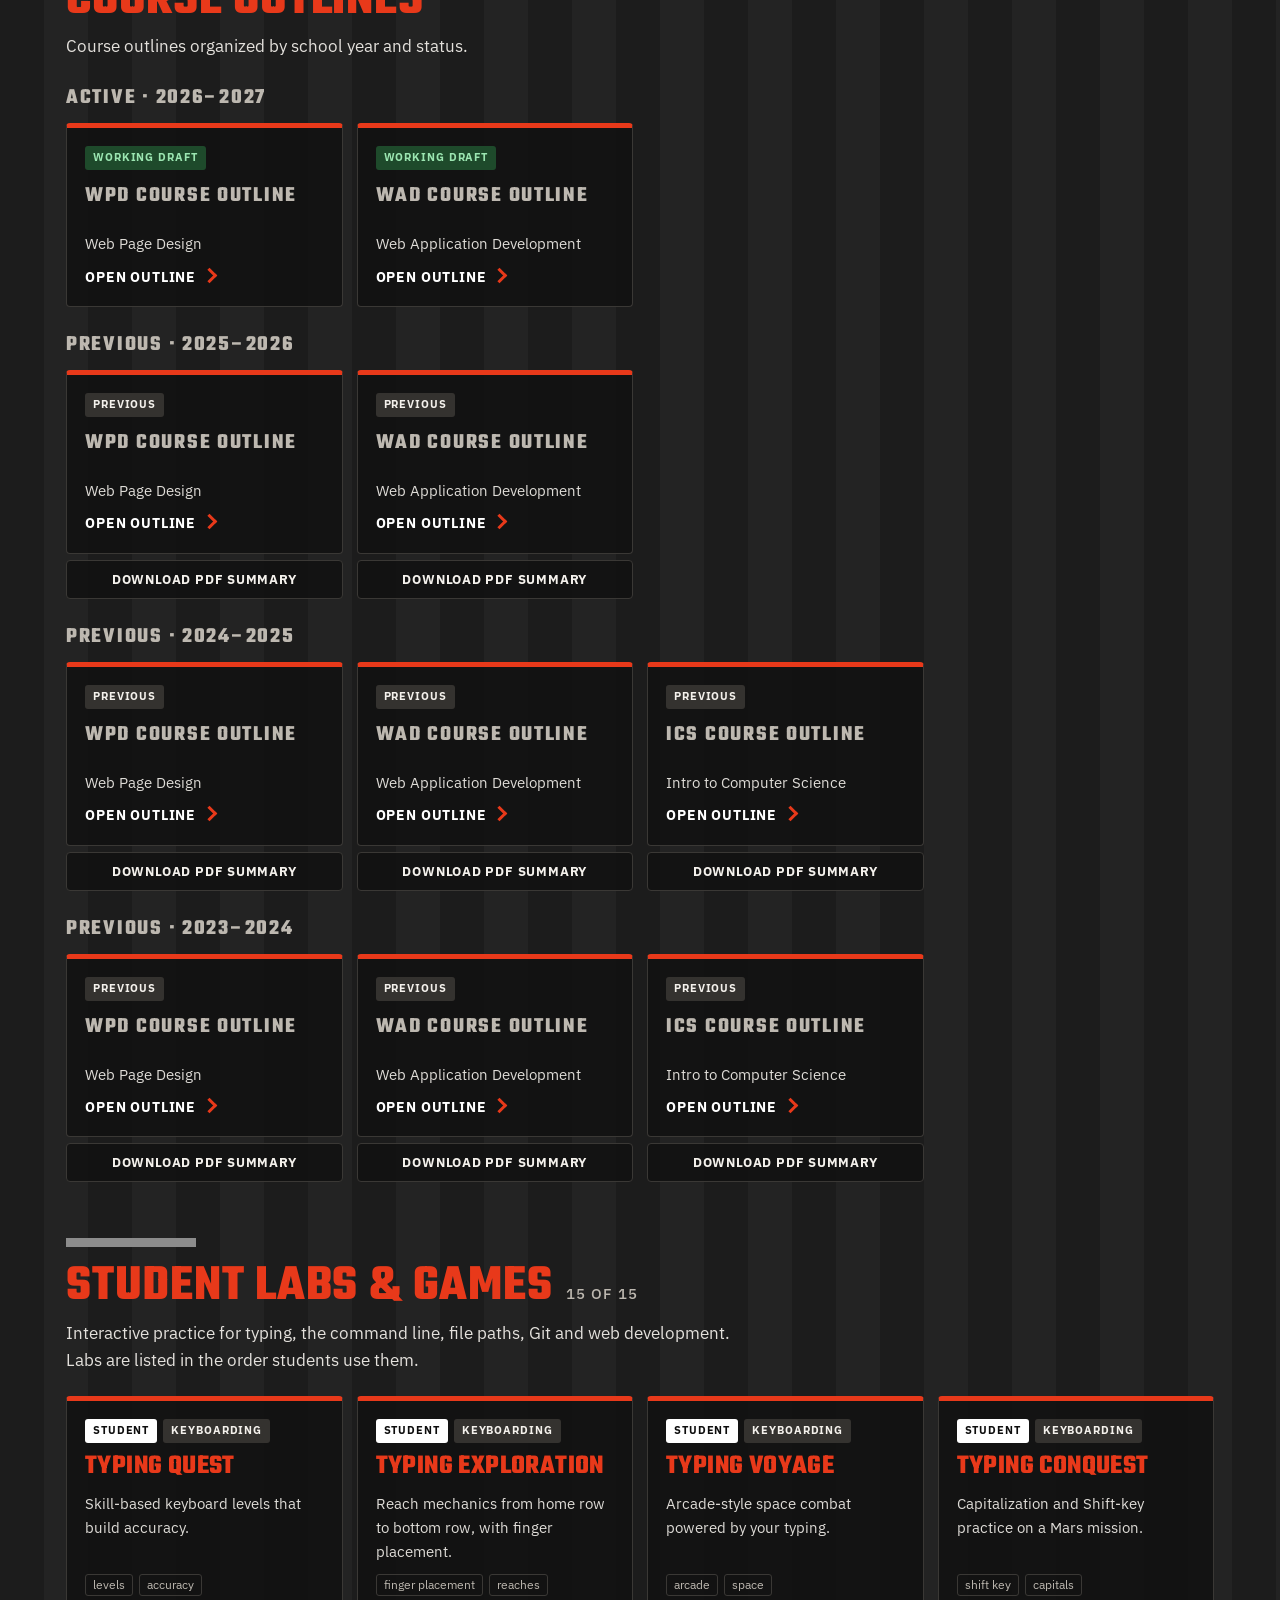
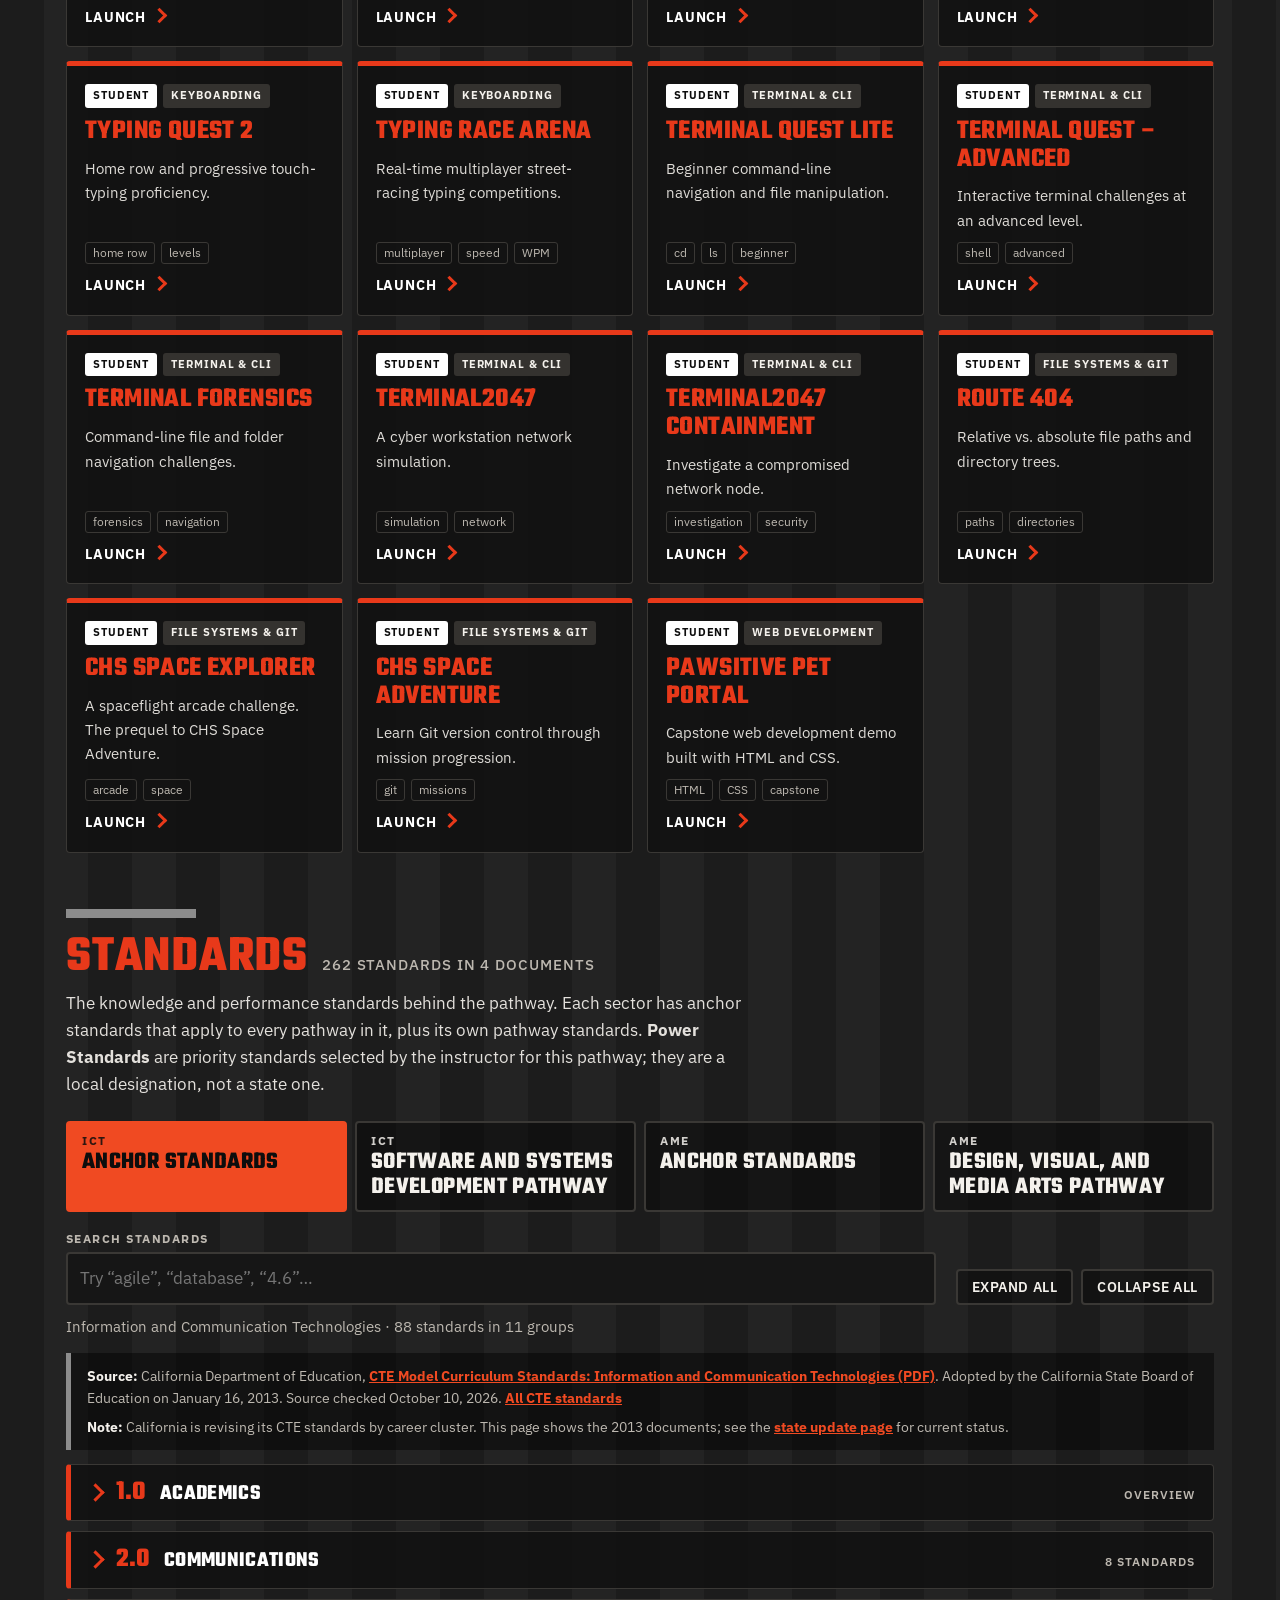
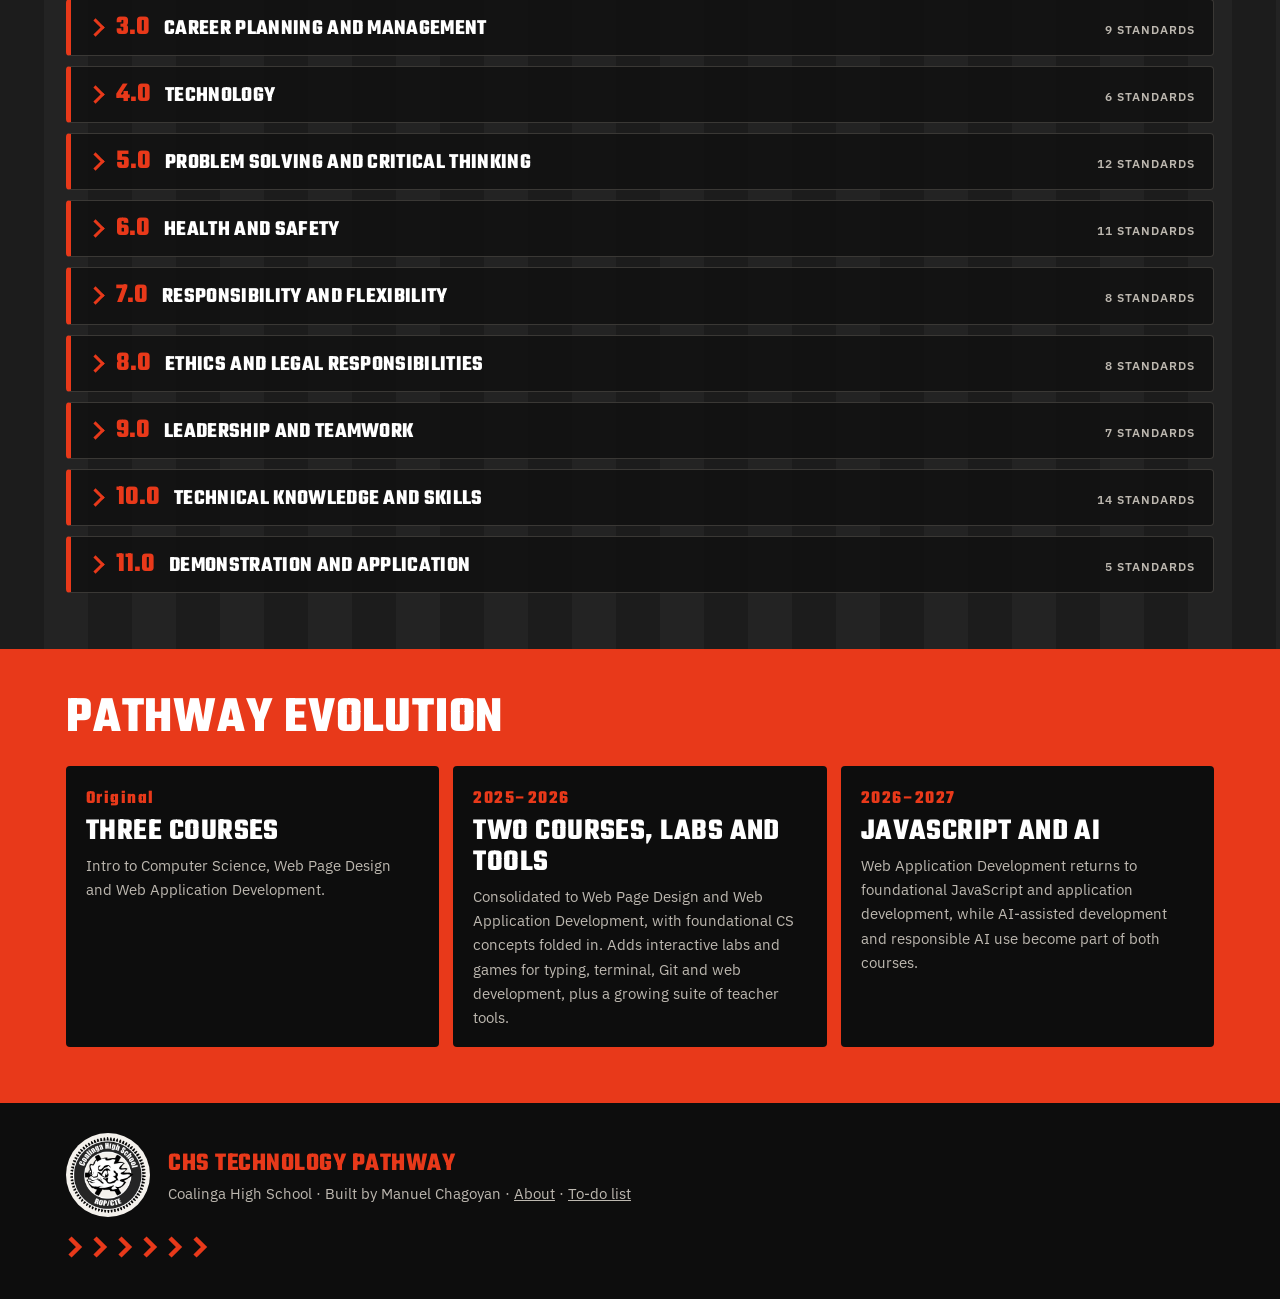
==== commit 84e39db0: "Update CHS Bell Tracker description: cleanup alarm adjustable from off to 15 minutes Co-Authored-By:" ====
--- a/index.html
+++ b/index.html
@@ -317,7 +317,7 @@
     {n:"GCMonitor", u:"https://gcmonitor.netlify.app/", d:"Track student progress across a class and send missing-assignment emails straight from the roster.", c:"Classroom Management", tags:["progress","missing work","email"], st:"Live", si:true},
     {n:"N308Pulse", u:"https://n308pulse.netlify.app/index.html", d:"Live classroom signals. Students tap Need Help, Need More Time or Ready while you watch a real-time dashboard.", c:"Classroom Management", tags:["live","signals","Classroom"], st:"Live", si:true},
     {n:"GCType", u:"https://gctype.netlify.app/", d:"Auto-grades Typing.com assignments in Google Classroom using one clear rule. CSVs are processed in your browser.", c:"Planning & Grading", tags:["typing","grading","CSV"], st:"Live", si:true},
-    {n:"CHS Bell Tracker", u:"https://chsbt.netlify.app/", d:"Today's bell schedule with a live countdown and a cleanup alarm two minutes before each bell.", c:"School Operations", tags:["schedule","alarm","countdown"], st:"Live", si:false}
+    {n:"CHS Bell Tracker", u:"https://chsbt.netlify.app/", d:"Today's bell schedule with a live countdown and a cleanup alarm before each bell that teachers can set from off to 15 minutes.", c:"School Operations", tags:["schedule","alarm","countdown"], st:"Live", si:false}
   ];
   var LABS = [
     {n:"Typing Quest", u:"https://typingquest.lovable.app", d:"Skill-based keyboard levels that build accuracy.", c:"Keyboarding", tags:["levels","accuracy"]},
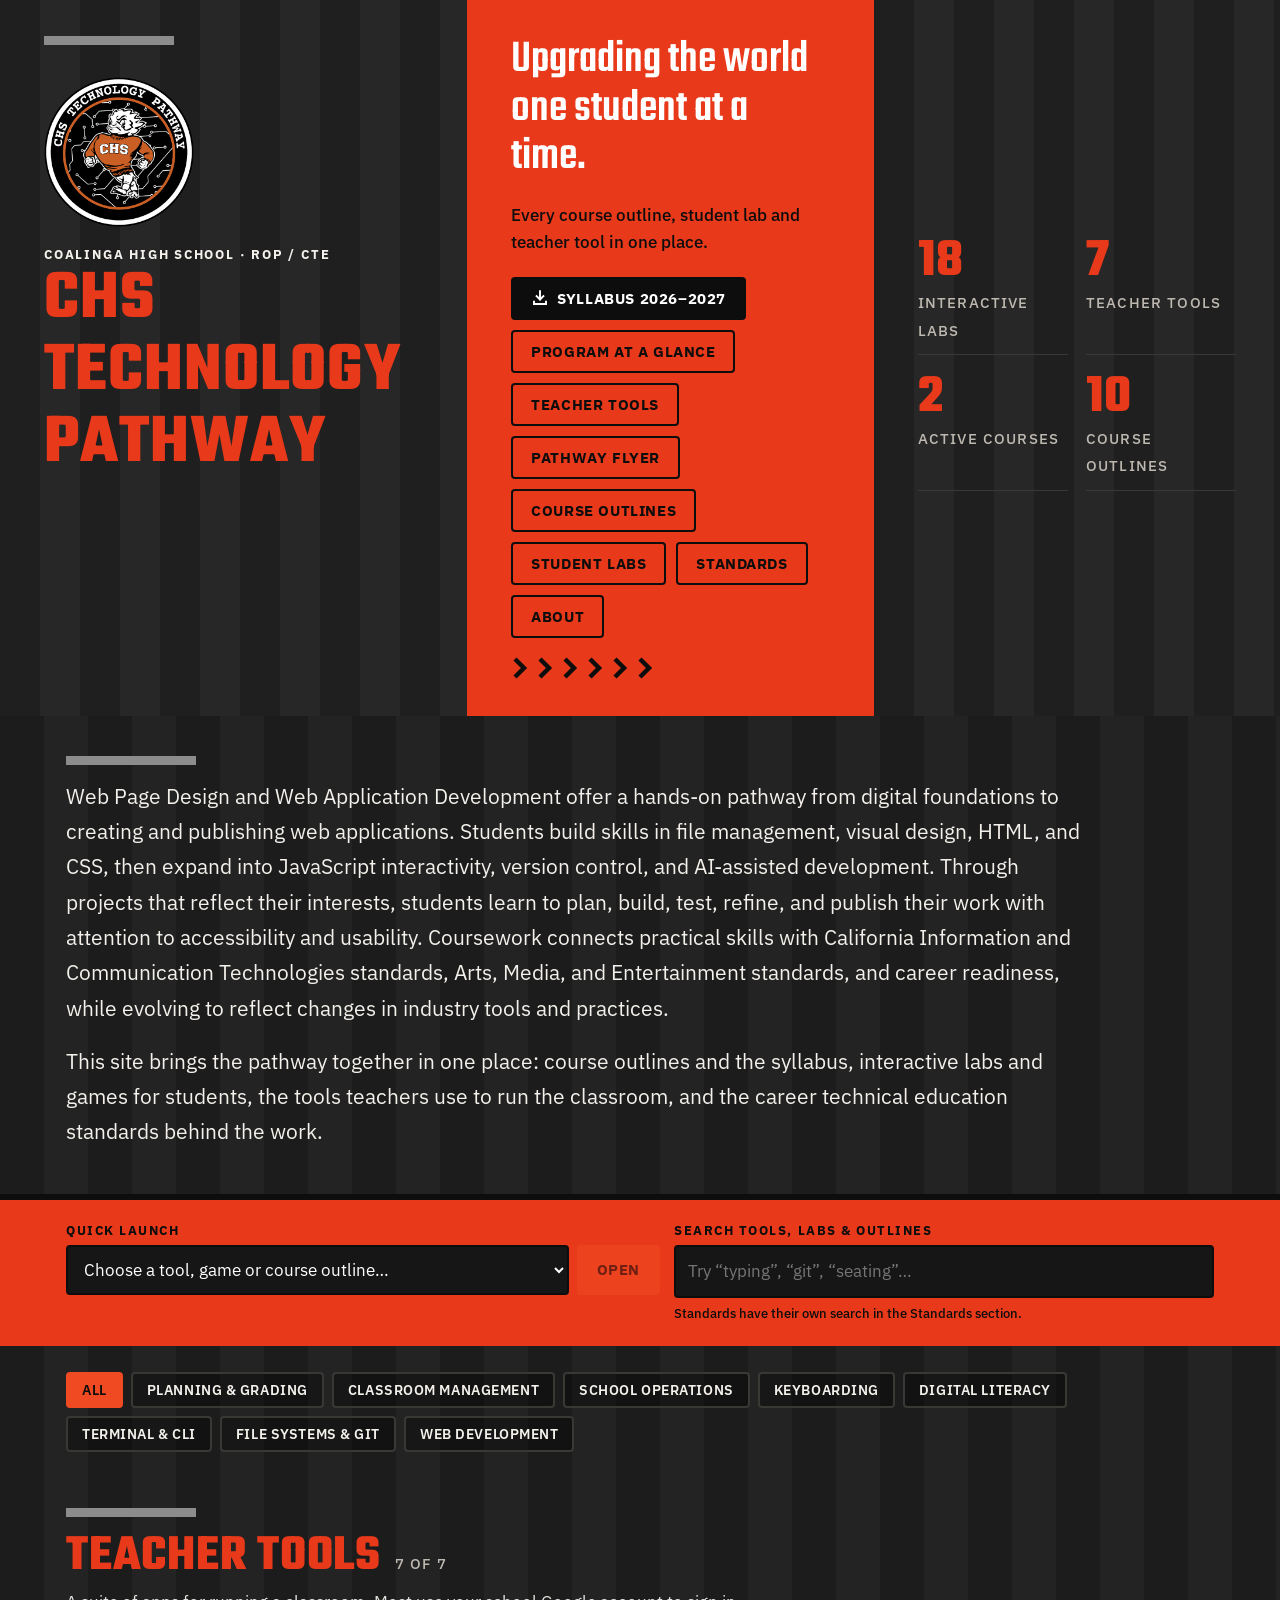
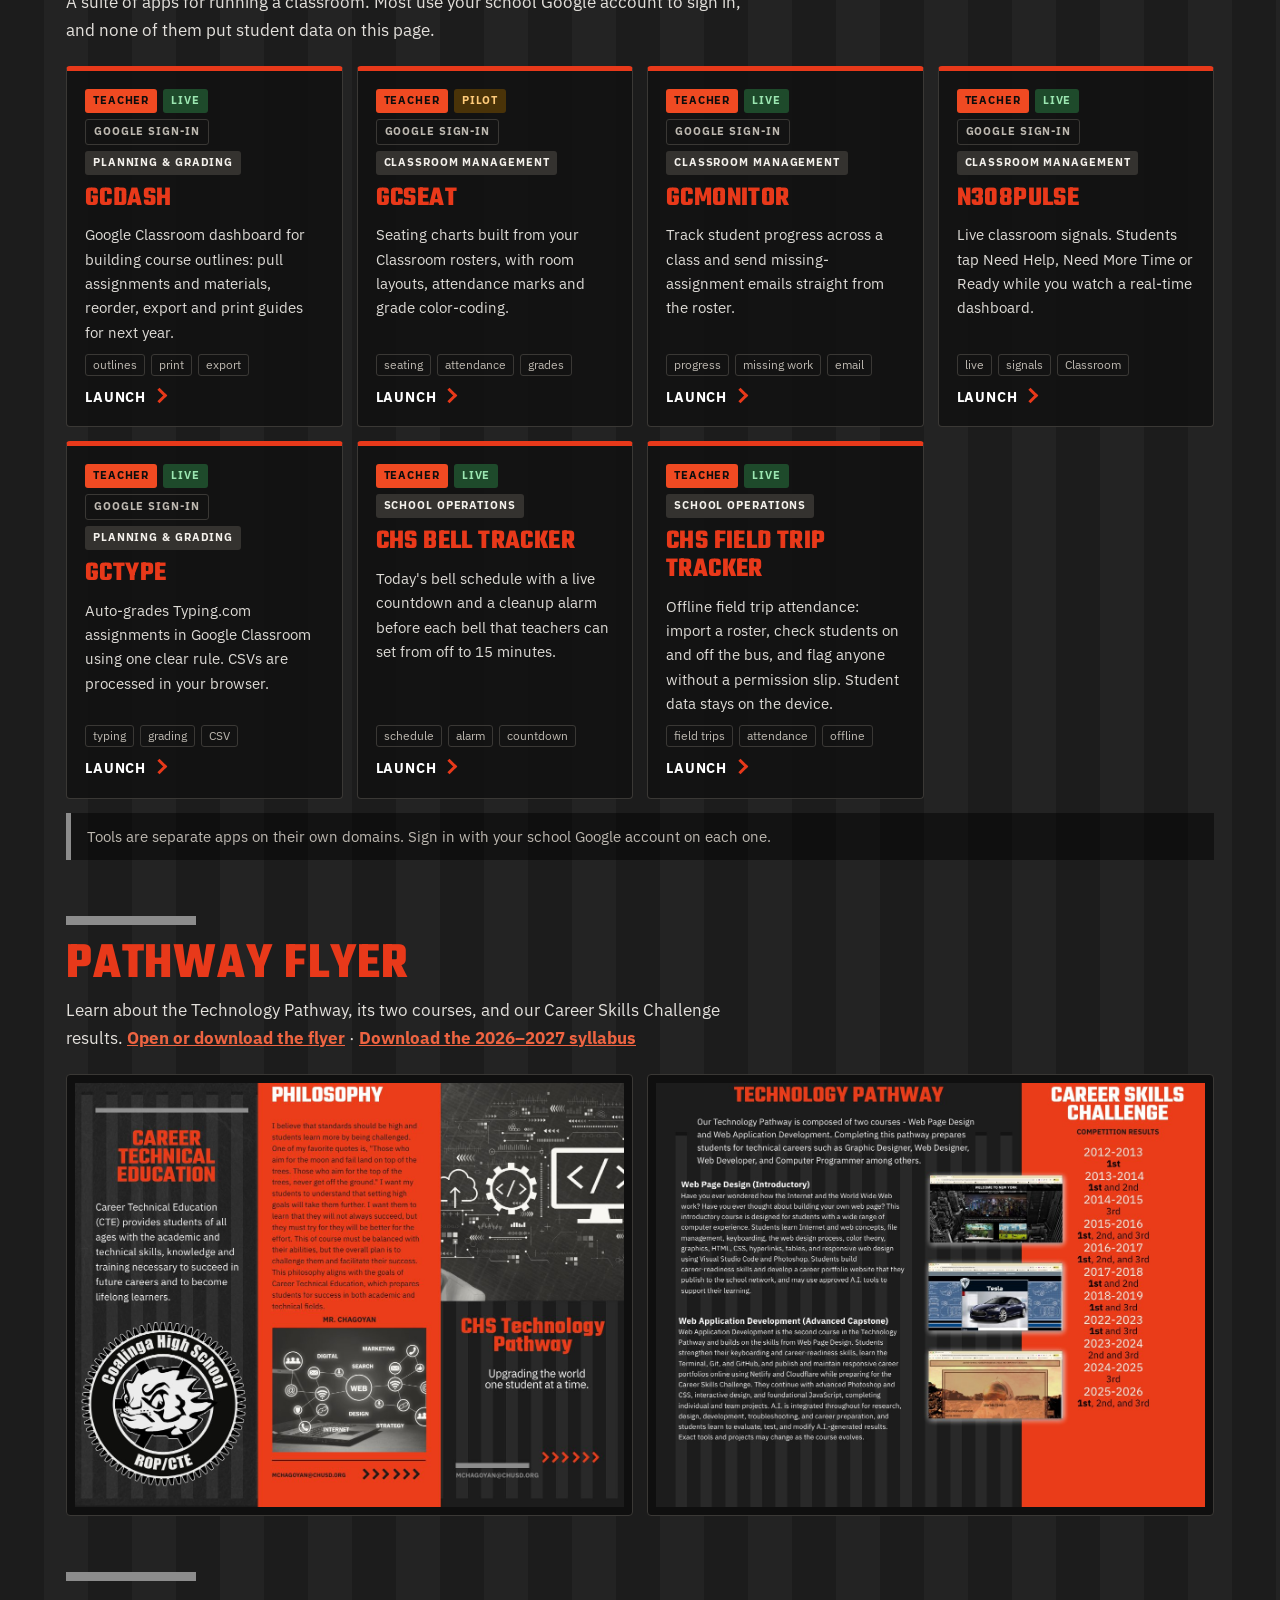
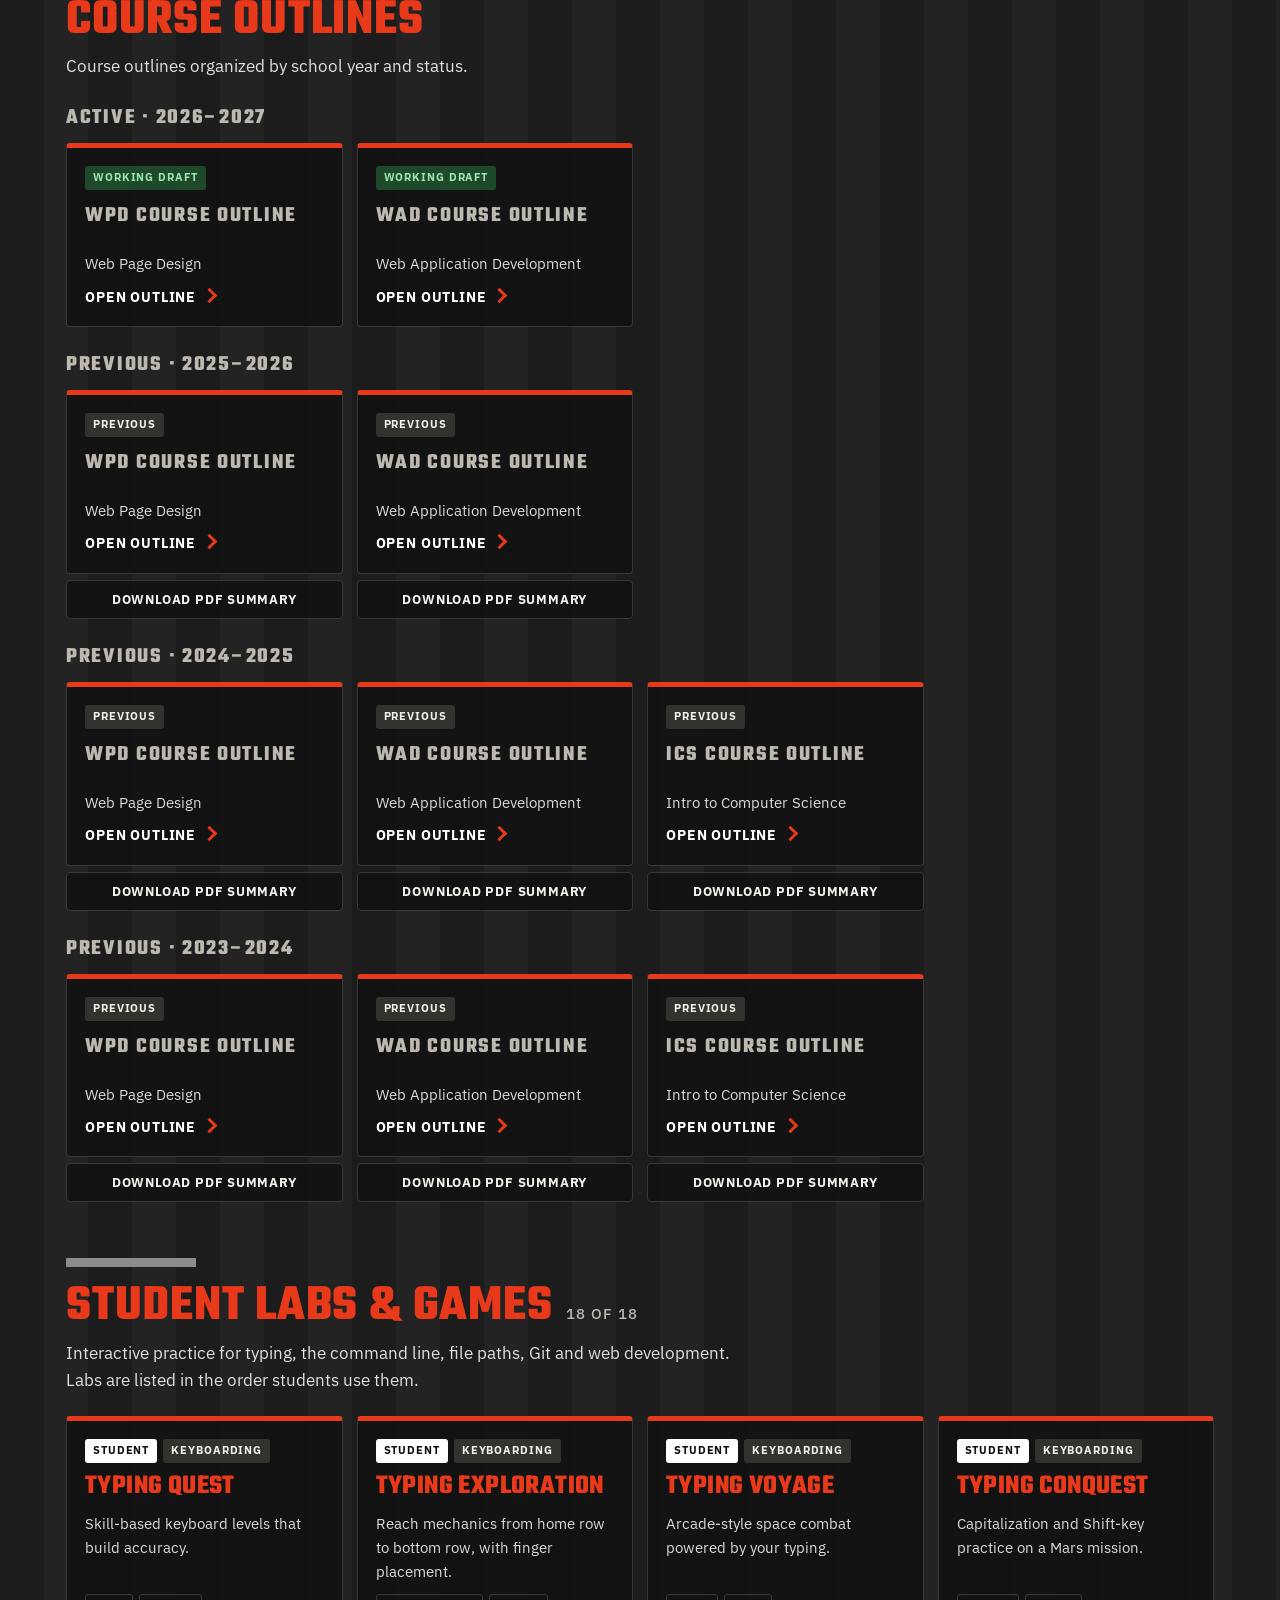
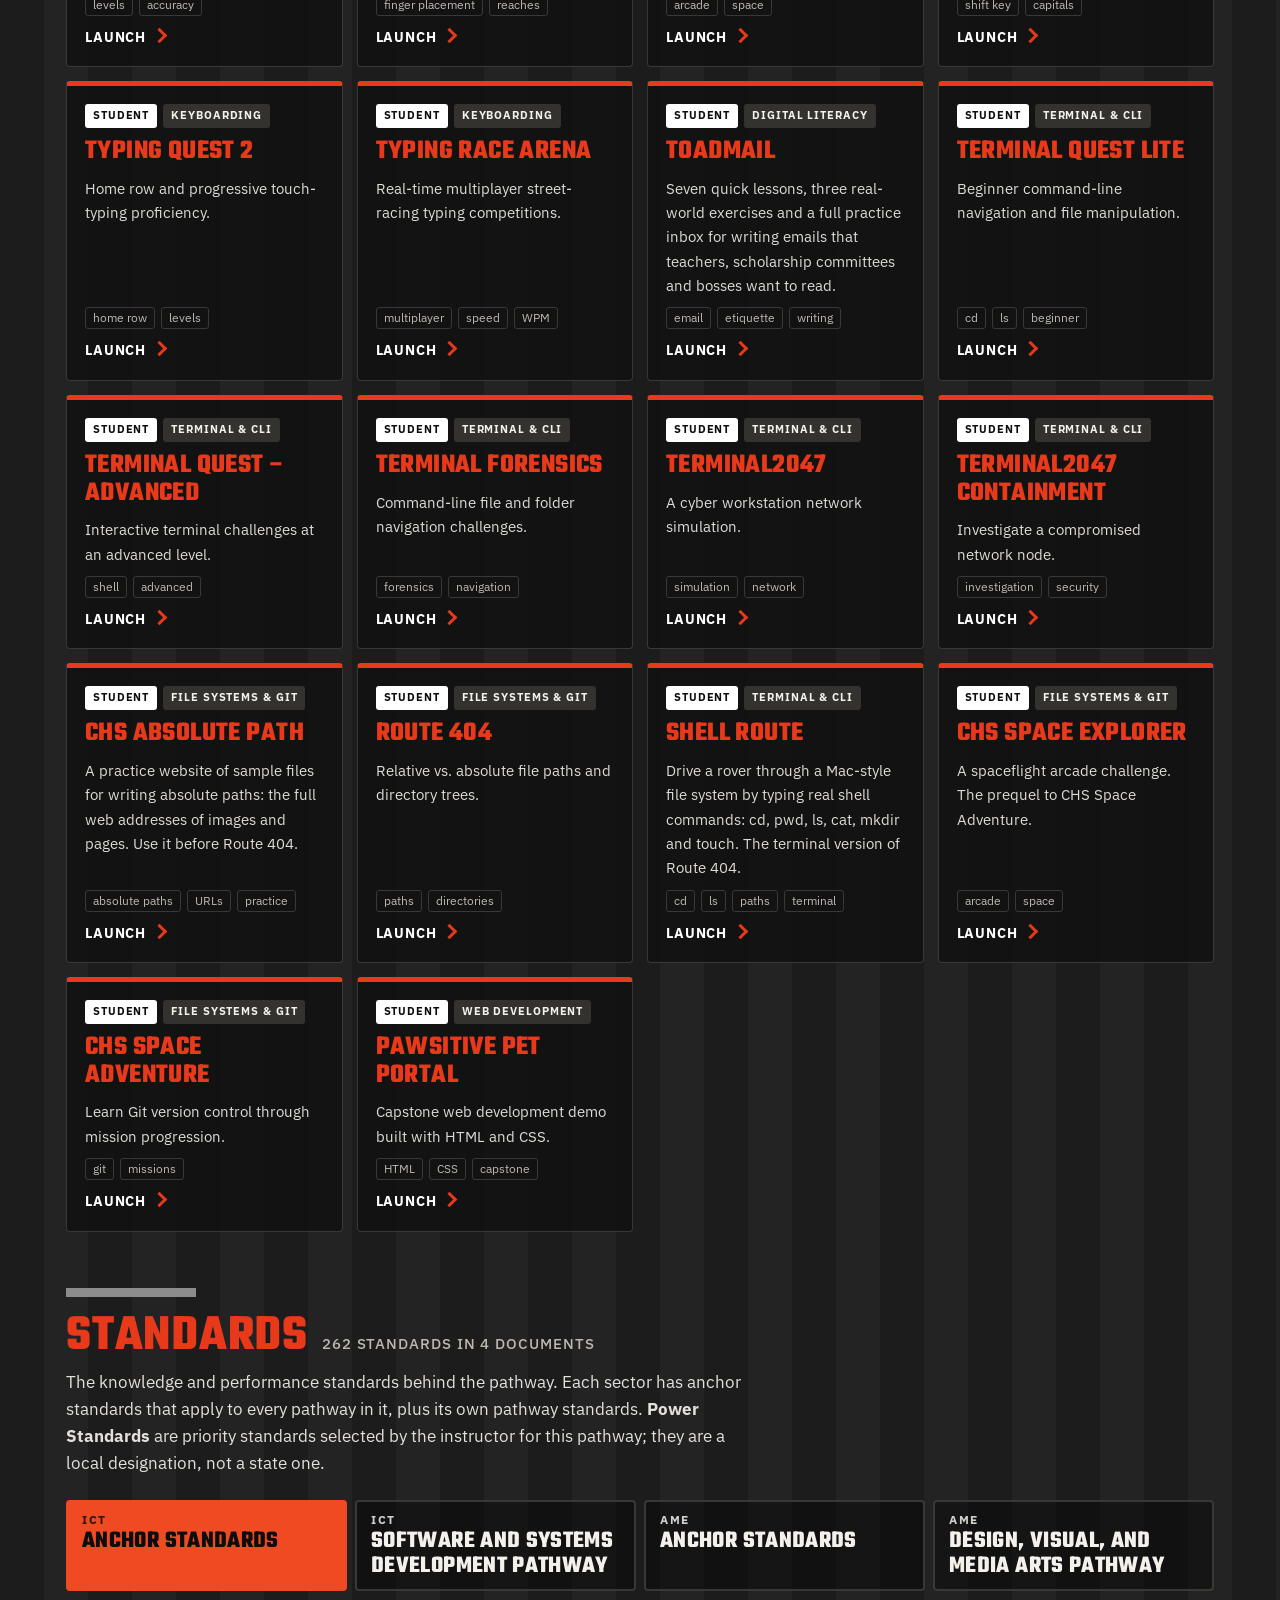
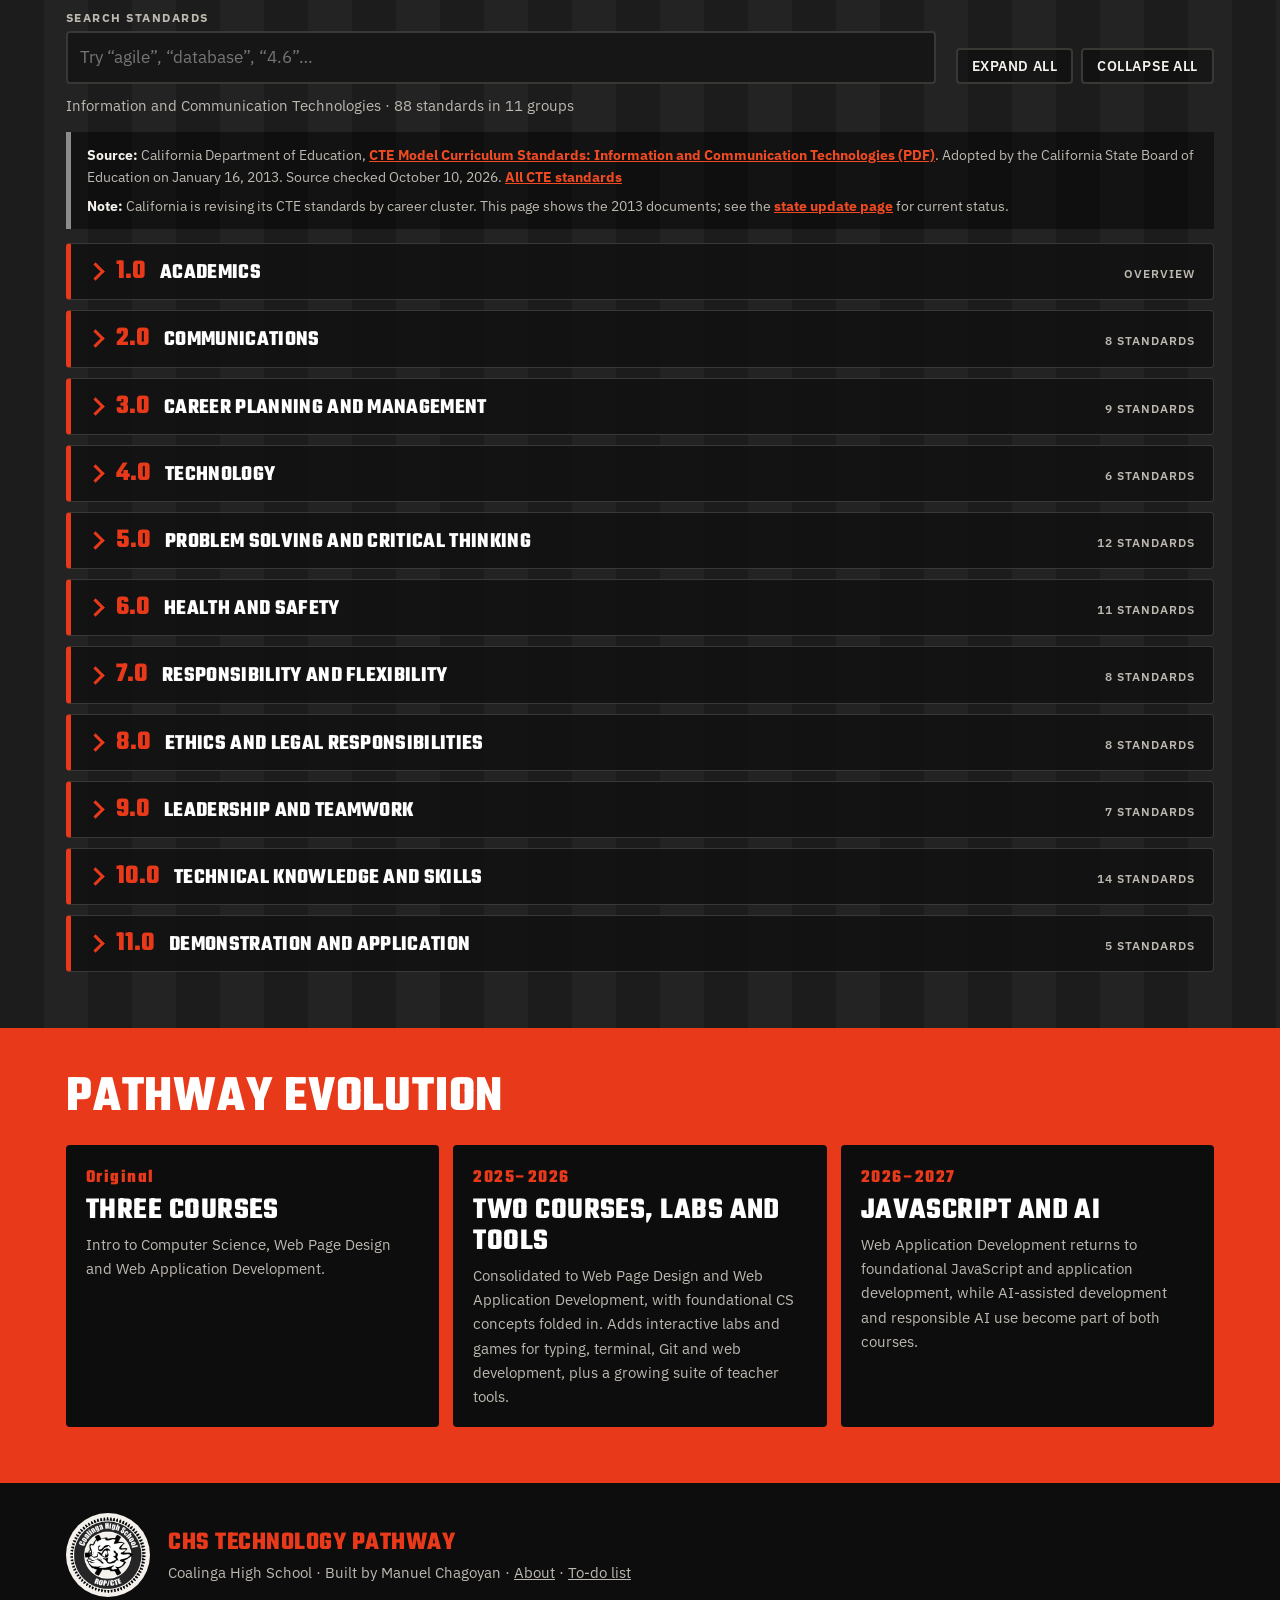
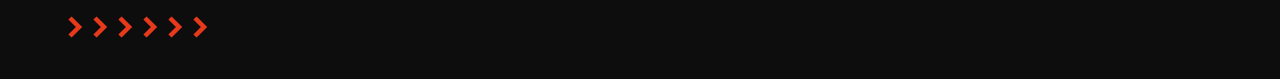
==== commit 9639f786: "Add Toadmail, CHS Absolute Path and Shell Route labs and Field Trip Tracker tool; update Program at " ====
--- a/index.html
+++ b/index.html
@@ -317,7 +317,8 @@
     {n:"GCMonitor", u:"https://gcmonitor.netlify.app/", d:"Track student progress across a class and send missing-assignment emails straight from the roster.", c:"Classroom Management", tags:["progress","missing work","email"], st:"Live", si:true},
     {n:"N308Pulse", u:"https://n308pulse.netlify.app/index.html", d:"Live classroom signals. Students tap Need Help, Need More Time or Ready while you watch a real-time dashboard.", c:"Classroom Management", tags:["live","signals","Classroom"], st:"Live", si:true},
     {n:"GCType", u:"https://gctype.netlify.app/", d:"Auto-grades Typing.com assignments in Google Classroom using one clear rule. CSVs are processed in your browser.", c:"Planning & Grading", tags:["typing","grading","CSV"], st:"Live", si:true},
-    {n:"CHS Bell Tracker", u:"https://chsbt.netlify.app/", d:"Today's bell schedule with a live countdown and a cleanup alarm before each bell that teachers can set from off to 15 minutes.", c:"School Operations", tags:["schedule","alarm","countdown"], st:"Live", si:false}
+    {n:"CHS Bell Tracker", u:"https://chsbt.netlify.app/", d:"Today's bell schedule with a live countdown and a cleanup alarm before each bell that teachers can set from off to 15 minutes.", c:"School Operations", tags:["schedule","alarm","countdown"], st:"Live", si:false},
+    {n:"CHS Field Trip Tracker", u:"https://chsftt.netlify.app/", d:"Offline field trip attendance: import a roster, check students on and off the bus, and flag anyone without a permission slip. Student data stays on the device.", c:"School Operations", tags:["field trips","attendance","offline"], st:"Live"}
   ];
   var LABS = [
     {n:"Typing Quest", u:"https://typingquest.lovable.app", d:"Skill-based keyboard levels that build accuracy.", c:"Keyboarding", tags:["levels","accuracy"]},
@@ -326,12 +327,15 @@
     {n:"Typing Conquest", u:"https://typingconquest.lovable.app", d:"Capitalization and Shift-key practice on a Mars mission.", c:"Keyboarding", tags:["shift key","capitals"]},
     {n:"Typing Quest 2", u:"https://typingquest2.lovable.app", d:"Home row and progressive touch-typing proficiency.", c:"Keyboarding", tags:["home row","levels"]},
     {n:"Typing Race Arena", u:"https://typingracearena.lovable.app", d:"Real-time multiplayer street-racing typing competitions.", c:"Keyboarding", tags:["multiplayer","speed","WPM"]},
+    {n:"Toadmail", u:"https://toadmail.lovable.app", d:"Seven quick lessons, three real-world exercises and a full practice inbox for writing emails that teachers, scholarship committees and bosses want to read.", c:"Digital Literacy", tags:["email","etiquette","writing"]},
     {n:"Terminal Quest Lite", u:"https://terminal-quest-lite.lovable.app", d:"Beginner command-line navigation and file manipulation.", c:"Terminal & CLI", tags:["cd","ls","beginner"]},
     {n:"Terminal Quest – Advanced", u:"https://terminal-quest-advanced.lovable.app", d:"Interactive terminal challenges at an advanced level.", c:"Terminal & CLI", tags:["shell","advanced"]},
     {n:"Terminal Forensics", u:"https://terminalforensics.lovable.app", d:"Command-line file and folder navigation challenges.", c:"Terminal & CLI", tags:["forensics","navigation"]},
     {n:"Terminal2047", u:"https://terminal2047.lovable.app", d:"A cyber workstation network simulation.", c:"Terminal & CLI", tags:["simulation","network"]},
     {n:"Terminal2047 Containment", u:"https://terminal2047containment.lovable.app", d:"Investigate a compromised network node.", c:"Terminal & CLI", tags:["investigation","security"]},
+    {n:"CHS Absolute Path", u:"https://chsabsolutepath.netlify.app/", d:"A practice website of sample files for writing absolute paths: the full web addresses of images and pages. Use it before Route 404.", c:"File Systems & Git", tags:["absolute paths","URLs","practice"]},
     {n:"Route 404", u:"https://pathroute404.lovable.app", d:"Relative vs. absolute file paths and directory trees.", c:"File Systems & Git", tags:["paths","directories"]},
+    {n:"Shell Route", u:"https://shellroute.lovable.app", d:"Drive a rover through a Mac-style file system by typing real shell commands: cd, pwd, ls, cat, mkdir and touch. The terminal version of Route 404.", c:"Terminal & CLI", tags:["cd","ls","paths","terminal"]},
     {n:"CHS Space Explorer", u:"https://chsspaceexplorer.lovable.app", d:"A spaceflight arcade challenge. The prequel to CHS Space Adventure.", c:"File Systems & Git", tags:["arcade","space"]},
     {n:"CHS Space Adventure", u:"https://chsspaceadventure.lovable.app", d:"Learn Git version control through mission progression.", c:"File Systems & Git", tags:["git","missions"]},
     {n:"Pawsitive Pet Portal", u:"https://petstorechs.lovable.app", d:"Capstone web development demo built with HTML and CSS.", c:"Web Development", tags:["HTML","CSS","capstone"]}
@@ -353,7 +357,7 @@
       {n:"ICS Course Outline", u:"https://courseoutlines.netlify.app/ics20232024", p:"ICS-Course-Outline-2023-2024.pdf", d:"Intro to Computer Science", s:"Previous"}]}
   ];
 
-  var CATS = ["All","Planning & Grading","Classroom Management","School Operations","Keyboarding","Terminal & CLI","File Systems & Git","Web Development"];
+  var CATS = ["All","Planning & Grading","Classroom Management","School Operations","Keyboarding","Digital Literacy","Terminal & CLI","File Systems & Git","Web Development"];
   var state = {cat:"All", q:""};
   var $ = function(id){return document.getElementById(id)};
   function esc(s){return String(s).replace(/[&<>"]/g,function(m){return {"&":"&amp;","<":"&lt;",">":"&gt;",'"':"&quot;"}[m]})}
